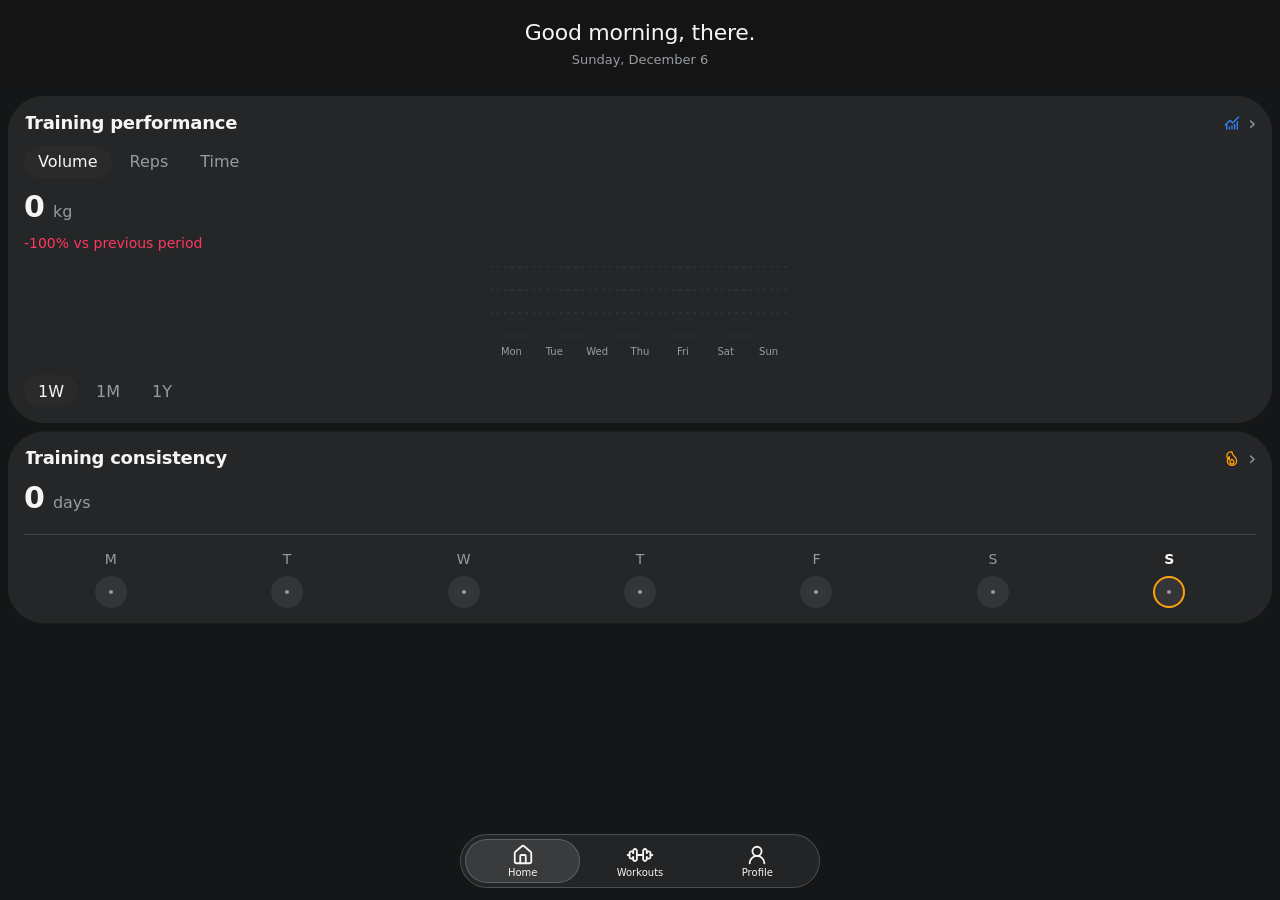
==== index.html @ 0d1be626 "Build 76: disable interface text selection" ====
<!doctype html><html lang="en" data-theme="graphite"><head><meta charset="utf-8"><meta name="viewport" content="width=device-width,initial-scale=1,viewport-fit=cover"><meta name="form-build" content="76"><meta name="theme-color" content="#151617"><meta name="color-scheme" content="dark"><script>(()=>{const themes={studio:{tint:"#F8F8FA",scheme:"light"},"studio-dark":{tint:"#000000",scheme:"dark"},graphite:{tint:"#151617",scheme:"dark"},obsidian:{tint:"#101012",scheme:"dark"}};const media=matchMedia("(prefers-color-scheme: dark)");function resolve(choice){return choice==="studio"||choice==="studio-dark"?media.matches?"studio-dark":"studio":choice==="obsidian"?"obsidian":"graphite"}function apply(choice){const resolved=resolve(choice),tokens=themes[resolved];document.documentElement.dataset.theme=resolved;document.querySelector('meta[name="theme-color"]').content=tokens.tint;document.querySelector('meta[name="color-scheme"]').content=tokens.scheme;return resolved}let saved="graphite";try{saved=localStorage.getItem("form.appearance.v1")||saved}catch{}window.FormAppearance={apply,media};apply(saved)})();</script><title>FORM Lab</title><link rel="stylesheet" href="src/style.css?v=76"></head><body><main id="shell"><section id="scroll"><header><div class="headline-row"><h1 id="headline">FORM Lab</h1><div id="home-date"><strong id="weekday"></strong><span id="date-value"></span></div></div><small>Build 76 · <span id="profile"></span> <span id="update-status" role="status"></span></small></header><div data-page="Home"><section id="home-dashboard" aria-label="Training dashboard"><article id="performance-card"><button class="home-card-label progress-detail" id="performance-detail"><span>Training performance</span><svg data-lucide="chart-no-axes-combined" aria-hidden="true" viewBox="0 0 24 24" fill="none" stroke="currentColor" stroke-width="2" stroke-linecap="round" stroke-linejoin="round"><path d="M4 14v7M8 18v3M12 16v5M16 14v7M20 10v11M2 15l7-7 4 4 9-9"/></svg><span aria-hidden="true">›</span></button><div class="progress-segments" id="metric-select" role="group" aria-label="Training metric"><button type="button" data-value="Volume" aria-pressed="true">Volume</button><button type="button" data-value="Reps" aria-pressed="false">Reps</button><button type="button" data-value="Time" aria-pressed="false">Time</button></div><div id="performance-value"><strong>—</strong><small>kg</small></div><small id="performance-change">Import training history</small><svg id="performance-chart" viewBox="0 0 300 100" role="img" aria-label="No training history"></svg><div class="progress-segments" id="period-select" role="group" aria-label="Time period"><button type="button" data-value="1W" aria-pressed="true">1W</button><button type="button" data-value="1M" aria-pressed="false">1M</button><button type="button" data-value="1Y" aria-pressed="false">1Y</button></div></article><article id="streak-card"><button id="consistency-detail" class="home-card-label progress-detail"><span>Training consistency</span><svg data-lucide="flame" aria-hidden="true" focusable="false" viewBox="0 0 24 24" fill="none" stroke="currentColor" stroke-width="2" stroke-linecap="round" stroke-linejoin="round"><path d="M8.5 14.5A6 6 0 0 1 12 3c0 4 2 5 4 7 1.5 1.5 3 3.4 3 6a7 7 0 0 1-14 0c0-2 1-4 3-6 0 2 0 3 .5 4.5Z"/><path d="M12 21a3 3 0 0 0 3-3c0-1.5-1-2.5-3-4-2 1.5-3 2.5-3 4a3 3 0 0 0 3 3Z"/></svg><span aria-hidden="true">›</span></button><div id="streak-value"><strong>—</strong><small>No training history connected</small></div><div class="streak-week"><div id="week-days" aria-label="Training week"></div></div><small id="week-summary">Import training history in Profile.</small></article></section></div><div data-page="Training" hidden></div><div data-page="Profile" hidden><section id="settings-menu"><article class="settings-group settings-menu"><button type="button" class="settings-row" data-settings-open="account"><span class="settings-leading" data-settings-icon="user-round"></span><span class="settings-label">Account</span><span class="settings-value" id="settings-name"></span><span class="settings-chevron" data-settings-icon="chevron-right"></span></button></article><article class="settings-group settings-menu"><button type="button" class="settings-row" data-settings-select="appearance" aria-haspopup="dialog" aria-expanded="false"><span class="settings-leading" data-settings-icon="palette"></span><span class="settings-label">Appearance</span><span class="settings-value" id="settings-theme"></span><span class="settings-chevron" data-settings-icon="chevron-right"></span></button><label class="settings-row timer-setting"><span class="settings-leading"><svg viewBox="0 0 24 24" fill="none" stroke="currentColor" stroke-width="2" stroke-linecap="round" stroke-linejoin="round" aria-hidden="true"><circle cx="12" cy="13" r="8"/><path d="M12 9v4l3 2M9 2h6m3 3 2 2"/></svg></span><span class="settings-label">Show timer bar</span><input id="show-timer-bar" class="diagnostic-switch" type="checkbox" role="switch"></label><button type="button" class="settings-row" data-settings-select="mode" aria-haspopup="dialog" aria-expanded="false"><span class="settings-leading" data-settings-icon="database"></span><span class="settings-label">Training mode</span><span class="settings-value" id="settings-mode"></span><span class="settings-chevron" data-settings-icon="chevron-right"></span></button><button type="button" class="settings-row" data-settings-open="import"><span class="settings-leading" data-settings-icon="download"></span><span class="settings-label">Import training data</span><span class="settings-chevron" data-settings-icon="chevron-right"></span></button><button type="button" class="settings-row" data-settings-open="manage"><span class="settings-leading" data-settings-icon="hard-drive"></span><span class="settings-label">Manage data</span><span class="settings-chevron" data-settings-icon="chevron-right"></span></button></article><article class="settings-group settings-menu"><button type="button" id="diagnostic-open" class="settings-row"><span class="settings-leading" data-settings-icon="sliders-horizontal"></span><span class="settings-label">Diagnostics</span><span class="settings-chevron" data-settings-icon="chevron-right"></span></button></article><small id="settings-selection-status" role="status"></small><small id="demo-warning" class="settings-demo-warning">Demo data includes an original 8,788 kg calf-raise logging error. Do not use it as a training target.</small><small class="settings-build">FORM · Build 76</small></section><section class="settings-panel" data-settings-panel="account" data-settings-title="Account" hidden><button type="button" class="settings-back" data-settings-back><span data-settings-icon="chevron-left"></span> Profile</button><article class="settings-group"><form id="name-form"><label for="display-name">Display name</label><input id="display-name" maxlength="60" autocomplete="given-name" placeholder="Enter your name"><small>Shown in your Home greeting. Leave blank to use “there”.</small><button type="submit">Save name</button><small id="name-status" role="status"></small></form></article></section><section hidden id="settings-appearance-adapter"><fieldset id="theme-options"><legend>Theme</legend><label><input type="radio" name="theme" value="studio"><span class="theme-swatch studio-swatch"></span><span>Studio<small>Follows system appearance</small></span></label><label><input type="radio" name="theme" value="graphite"><span class="theme-swatch graphite-swatch"></span><span>Graphite Lime<small>Graphite and electric lime</small></span></label><label><input type="radio" name="theme" value="obsidian"><span class="theme-swatch obsidian-swatch"></span><span>Obsidian Red<small>Black and vivid red</small></span></label></fieldset><small id="theme-status" role="status"></small></section><section hidden id="settings-mode-adapter"><select id="training-mode"><option value="demo">Demo Mode</option><option value="personal">Personal Mode</option></select><small id="mode-status" role="status"></small></section><section class="settings-panel" data-settings-panel="import" data-settings-title="Import training data" hidden><button type="button" class="settings-back" data-settings-back><span data-settings-icon="chevron-left"></span> Profile</button><article class="settings-group"><label for="history-import">Import Hevy JSON</label><input id="history-import" type="file" accept=".json,application/json"><label for="history-paste">Or paste private import data</label><textarea id="history-paste" rows="3" placeholder="Paste JSON or copied import blocks"></textarea><button id="history-paste-submit" type="button">Import pasted data</button><small id="import-status" role="status"></small></article></section><section class="settings-panel" data-settings-panel="manage" data-settings-title="Manage data" hidden><button type="button" class="settings-back" data-settings-back><span data-settings-icon="chevron-left"></span> Profile</button><section id="imported-routines"></section><section id="imported-history"></section></section></div><div data-page="Diagnostic" hidden><button id="diagnostic-back" aria-label="Back to Profile">‹ Profile</button><section class="diagnostic-menu"><h2>Visual guides</h2><div class="settings-group settings-menu"><label class="settings-row diagnostic-row"><svg aria-hidden="true" viewBox="0 0 24 24" fill="none" stroke="currentColor" stroke-width="2"><rect x="4" y="4" width="16" height="16" rx="3" stroke-dasharray="none"/></svg><span>Alignment guides (all)</span><input type="checkbox" id="guides" class="diagnostic-switch"></label><label class="settings-row diagnostic-row"><svg aria-hidden="true" viewBox="0 0 24 24" fill="none" stroke="#3785ff" stroke-width="2"><rect x="4" y="4" width="16" height="16" rx="3" stroke-dasharray="4 3"/></svg><span>Viewport boundaries</span><input type="checkbox" id="guide-viewport" checked class="diagnostic-switch"></label><label class="settings-row diagnostic-row"><svg aria-hidden="true" viewBox="0 0 24 24" fill="none" stroke="#bf5af2" stroke-width="2"><rect x="4" y="4" width="16" height="16" rx="3" stroke-dasharray="4 3"/></svg><span>Headline alignment</span><input type="checkbox" id="guide-headline" checked class="diagnostic-switch"></label><label class="settings-row diagnostic-row"><svg aria-hidden="true" viewBox="0 0 24 24" fill="none" stroke="#34c759" stroke-width="2"><rect x="4" y="4" width="16" height="16" rx="3" stroke-dasharray="4 3"/></svg><span>Card and control boundaries</span><input type="checkbox" id="guide-cards" checked class="diagnostic-switch"></label><label class="settings-row diagnostic-row"><svg aria-hidden="true" viewBox="0 0 24 24" fill="none" stroke="#ff9500" stroke-width="2"><rect x="4" y="4" width="16" height="16" rx="3" stroke-dasharray="4 3"/></svg><span>Camera boundary</span><input type="checkbox" id="guide-camera" checked class="diagnostic-switch"></label><label class="settings-row diagnostic-row"><svg aria-hidden="true" viewBox="0 0 24 24" fill="none" stroke="#ff9500" stroke-width="2"><rect x="4" y="4" width="16" height="16" rx="3" stroke-dasharray="4 3"/></svg><span>Camera alignment lines</span><input type="checkbox" id="guide-camera-lines" checked class="diagnostic-switch"></label><label class="settings-row diagnostic-row"><svg aria-hidden="true" viewBox="0 0 24 24" fill="none" stroke="#999999" stroke-width="2"><rect x="4" y="4" width="16" height="16" rx="3" stroke-dasharray="4 3"/></svg><span>Hinge / simulated division lines</span><input type="checkbox" id="guide-hinge" checked class="diagnostic-switch"></label><label class="settings-row diagnostic-row"><svg aria-hidden="true" viewBox="0 0 24 24" fill="none" stroke="#999999" stroke-width="2"><rect x="4" y="4" width="16" height="16" rx="3" stroke-dasharray="4 3"/></svg><span>Safe area boundaries</span><input type="checkbox" id="guide-safe" checked class="diagnostic-switch"></label></div><div class="settings-group diagnostic-measure"><details id="measure"><summary><svg data-lucide="chevron-down" aria-hidden="true" focusable="false" viewBox="0 0 24 24" fill="none" stroke="currentColor" stroke-width="2" stroke-linecap="round" stroke-linejoin="round"><path d="m6 9 6 6 6-6"/></svg>Measurements</summary><pre id="report"></pre></details></div></section><div class="diagnostic-fixture" hidden><article><h2>Controls</h2><button id="tap">Tap · 0</button> <button id="popup">Pop-out</button></article><section id="diagnostic-controls"><article><details open><summary><svg data-lucide="chevron-down" aria-hidden="true" focusable="false" viewBox="0 0 24 24" fill="none" stroke="currentColor" stroke-width="2" stroke-linecap="round" stroke-linejoin="round"><path d="m6 9 6 6 6-6"/></svg>Exercise 01</summary><div class="set"><span>01</span><label>kg <input aria-label="Weight" type="number" value="60"></label><label>reps <input aria-label="Reps" type="number" value="12"></label><button id="check" aria-pressed="false" aria-label="Complete set"><svg data-lucide="check" aria-hidden="true" focusable="false" viewBox="0 0 24 24" fill="none" stroke="currentColor" stroke-width="2" stroke-linecap="round" stroke-linejoin="round"><path d="M20 6 9 17l-5-5"/></svg></button></div></details></article><article><details><summary><svg data-lucide="chevron-down" aria-hidden="true" focusable="false" viewBox="0 0 24 24" fill="none" stroke="currentColor" stroke-width="2" stroke-linecap="round" stroke-linejoin="round"><path d="m6 9 6 6 6-6"/></svg>Exercise 02</summary><p>Expansion test</p><label>Notes <input aria-label="Notes"></label></details></article><article class="end-marker">End of scroll test</article></section><section id="stacked-pair" aria-label="Stacked cards"><article class="blue">Card 01 <small>Layout test</small></article><article class="purple">Card 02 <small>Layout test</small></article></section><section id="side-pair" aria-label="Side-by-side cards"><article class="blue">Card 03 <small>Layout test</small></article><article class="purple">Card 04 <small>Layout test</small></article></section><label>Posture test <select id="posture-test"><option value="auto">Auto (device)</option><option value="flat">Simulate flat</option><option value="folded">Simulate semi-folded</option></select></label></div><article class="end-marker diagnostic-fixture" hidden>End of scroll test</article></div></section><div id="timer-glass" aria-hidden="true"></div><aside id="timer" aria-label="Rest timer"><div id="liquid-fill" aria-hidden="true"></div><button id="minus" aria-label="Subtract 15 seconds"><svg data-lucide="minus" aria-hidden="true" focusable="false" viewBox="0 0 24 24" fill="none" stroke="currentColor" stroke-width="2" stroke-linecap="round" stroke-linejoin="round"><path d="M5 12h14"/></svg></button><span id="clock">1:30</span><button id="plus" aria-label="Add 15 seconds"><svg data-lucide="plus" aria-hidden="true" focusable="false" viewBox="0 0 24 24" fill="none" stroke="currentColor" stroke-width="2" stroke-linecap="round" stroke-linejoin="round"><path d="M5 12h14"/><path d="M12 5v14"/></svg></button><span class="timer-divider" aria-hidden="true"></span><button id="run" aria-label="Start timer"><svg data-lucide="play" aria-hidden="true" focusable="false" viewBox="0 0 24 24" fill="none" stroke="currentColor" stroke-width="2" stroke-linecap="round" stroke-linejoin="round"><polygon points="6 3 20 12 6 21 6 3"/></svg></button><button id="reset" aria-label="Reset timer"><svg data-lucide="rotate-ccw" aria-hidden="true" focusable="false" viewBox="0 0 24 24" fill="none" stroke="currentColor" stroke-width="2" stroke-linecap="round" stroke-linejoin="round"><path d="M3 12a9 9 0 1 0 9-9 9.75 9.75 0 0 0-6.74 2.74L3 8"/><path d="M3 3v5h5"/></svg></button></aside><nav aria-label="Test navigation"></nav><svg id="overlay" aria-hidden="true"></svg><div id="safe"></div></main><dialog id="settings-choice" aria-label="Select setting"><div id="settings-choice-options"></div></dialog><dialog id="insights-dialog"><h2 id="insights-title">Training insights</h2><div id="insights-content"></div><form method="dialog"><button>Done</button></form></dialog><dialog id="history-dialog"><h2 id="history-title">Training history</h2><div id="history-detail"></div><form method="dialog"><button>Done</button></form></dialog><dialog id="dialog"><h2>Pop-out test</h2><p>Shared component</p><form method="dialog"><button>Done</button></form></dialog><script>if(new URLSearchParams(location.search).get("engineeringTests")==="1"){document.querySelectorAll(".diagnostic-fixture").forEach(e=>e.hidden=false);}</script><script src="src/hardware.js?v=76"></script><script src="src/layout.js?v=76"></script><script src="src/icons.js?v=76"></script><script src="src/app.js?v=76"></script><script src="src/demo-data.js?v=76"></script><script src="src/history.js?v=76"></script><script src="src/profile.js?v=76"></script><script src="src/diagnostics.js?v=76"></script><script src="src/update.js?v=76"></script><script src="src/corners.js?v=76"></script><script>FormUpdate.start(76,()=>labCanUpdate());</script></body></html>
---- src/style.css ----
:root{--font-family:-apple-system,BlinkMacSystemFont,system-ui,sans-serif;--type-body:17px;--type-headline:28px;--type-card:24px;--type-section:20px;--type-caption:13px;--type-small:12px;--type-micro:11px;--type-clock:26px;--weight-regular:400;--weight-medium:500;--weight-semibold:600;--weight-bold:700;font-family:var(--font-family);font-size:var(--type-body);font-weight:var(--weight-regular);line-height:1.35;--canvas:#f8f8fa;--surface:#fff;--elevated:#f2f2f7;--ink:#18181b;--muted:#62626c;--line:#dedee3;--selected:#e9e9ee;--accent:#007aff;--on-accent:#fff;--primary:#18181b;--on-primary:#fff;--glass:rgba(248,248,250,.15);--dock-bg:#ffffff8c;--streak:#18181b;--on-streak:#fff;--action-bg:#e7efff;--action-ink:#0058b9;color:var(--ink);background:var(--canvas);color-scheme:light;--corner-shape:squircle;--card:28px;--button:20px;--small:12px;--popup:40px;--menu-row-radius:16px;--settings-row-height:56px;--settings-icon:22px;--settings-label:19px;--settings-padding:16px;--settings-icon-gap:14px;--settings-group-gap:32px;--outline-width:1px;--separator-width:.5px;--popup-blur:24px;--surface-outline:color-mix(in srgb,var(--ink) 12%,transparent);--dock:28px;--capsule:9999px;--timer-height:56px;--outer-gap:8px;--timer-nav-gap:8px;--nav-edge-bottom:12px;--nav-control-height:44px;--nav-inner-padding:4px;--nav-edge-right:8px;--nav-rail-width:64px;--blue:#007aff}:root[data-theme=graphite]{color-scheme:dark;--canvas:#151617;--surface:#242628;--elevated:#333639;--ink:#f5f5f5;--muted:#999c9f;--line:#414447;--selected:#414447;--accent:#d1fa55;--on-accent:#151617;--primary:#d1fa55;--on-primary:#151617;--glass:rgba(21,22,23,.15);--dock-bg:#2426288c;--streak:#f5f5f5;--on-streak:#151617;--action-bg:#333639;--action-ink:#d1fa55}:root[data-theme=studio-dark]{color-scheme:dark;--canvas:#000;--surface:#1c1c1e;--elevated:#2c2c2e;--ink:#fff;--muted:#98989d;--line:#38383a;--selected:#38383a;--accent:#0a84ff;--on-accent:#fff;--primary:#fff;--on-primary:#18181b;--glass:rgba(0,0,0,.15);--dock-bg:#1c1c1e8c;--streak:#fff;--on-streak:#18181b;--action-bg:#2c2c2e;--action-ink:#64b5ff}:root[data-theme=obsidian]{color-scheme:dark;--canvas:#101012;--surface:#1c1c1e;--elevated:#2c2c2e;--ink:#fff;--muted:#98989d;--line:#38383a;--selected:#38383a;--accent:#ff453a;--on-accent:#fff;--primary:#ff453a;--on-primary:#fff;--glass:rgba(16,16,18,.15);--dock-bg:#1c1c1e8c;--streak:#fff;--on-streak:#18181b;--action-bg:#2c2c2e;--action-ink:#ff6961}*{box-sizing:border-box}body{margin:0;overflow:hidden;touch-action:pan-x pan-y}button,input,summary,select,textarea{font:inherit}select{max-width:100%;font-size:var(--type-body)}button{border:0;border-radius:var(--button);padding:8px 12px;min-height:44px;background:var(--action-bg);color:var(--action-ink);touch-action:manipulation}button[aria-pressed=true]{background:#248a3d;color:white}input:not([type=checkbox]){width:64px;min-width:0;border:1px solid var(--line);border-radius:var(--small);padding:6px;font-size:var(--type-body)}#shell{position:fixed;inset:0;--right:16px;--dashboard-inset:var(--outer-gap);--rail:0px;--bottom:calc(var(--nav-edge-bottom) + var(--nav-control-height) + 2 * var(--nav-inner-padding) + 2 * var(--outline-width) + var(--timer-nav-gap));--timer-clearance:calc(var(--timer-height) + var(--outer-gap));--timer-blur:14px;--timer-fade:40px;--timer-motion:240ms;--safeL:env(safe-area-inset-left,0px);--safeR:env(safe-area-inset-right,0px);--safeT:env(safe-area-inset-top,0px);--safeB:env(safe-area-inset-bottom,0px)}#shell[data-rail=true]{--rail:calc(var(--nav-edge-right) + var(--nav-rail-width) + var(--timer-nav-gap) - var(--dashboard-inset));--bottom:16px}#scroll{position:absolute;inset:0 var(--safeR) var(--safeB) var(--safeL);overflow:auto;padding:0 calc(var(--right) + var(--rail)) calc(var(--bottom) + var(--timer-clearance)) var(--left);overscroll-behavior:contain}header{position:sticky;top:0;z-index:2;margin-inline:calc(-1 * var(--left)) calc(-1 * (var(--right) + var(--rail)));margin-bottom:var(--gap);padding:calc(var(--top) + var(--safeT)) calc(var(--right) + var(--rail)) var(--gap) var(--left);background:var(--glass);-webkit-backdrop-filter:blur(20px) saturate(100%);backdrop-filter:blur(20px) saturate(100%);box-shadow:inset 0 -1px rgba(0,0,0,.035)}@supports not ((backdrop-filter:blur(1px)) or (-webkit-backdrop-filter:blur(1px))){header{background:var(--canvas)}}h1{font-size:var(--type-headline);font-weight:var(--weight-semibold);margin:0;line-height:1.12;letter-spacing:-.5px}small{display:block;color:var(--muted);font-size:var(--type-caption)}article{background:var(--surface);border-radius:var(--card);padding:16px;margin-bottom:var(--gap);min-width:0}article.blue{background:#dceaff;color:#1758a8}article.purple{background:#ede4fa;color:#7545b5}#stacked-pair,#side-pair{display:grid;margin-bottom:var(--gap)}#stacked-pair{gap:var(--test-gap,12px);grid-template-columns:minmax(0,1fr);transition:gap 240ms ease}#stacked-pair article{min-height:var(--test-height,96px);transition:min-height 240ms ease}#stacked-pair article:nth-child(2){min-height:var(--second-height,96px)}#side-pair{grid-template-columns:minmax(0,var(--side-left,1fr)) minmax(0,1fr);gap:var(--side-gap,12px);transition:grid-template-columns 240ms ease,gap 240ms ease}#stacked-pair article,#side-pair article{margin:0;overflow-wrap:anywhere}#side-pair article{min-height:112px}h2,summary{font-size:var(--type-section);font-weight:var(--weight-semibold);line-height:1.2;margin:0 0 8px}.set{display:flex;align-items:center;justify-content:space-between;gap:6px;background:var(--elevated);padding:8px;border-radius:var(--button)}.set label{display:flex;flex-direction:column;font-size:var(--type-small)}.set input{width:58px}#timer-glass{position:absolute;left:var(--safeL);right:calc(var(--rail) + var(--safeR));bottom:calc(var(--bottom) + var(--safeB));height:calc(var(--timer-height) + var(--timer-fade));pointer-events:none;opacity:1;transition:opacity var(--timer-motion) ease;background:linear-gradient(to bottom,transparent,var(--canvas));-webkit-backdrop-filter:blur(var(--timer-blur));backdrop-filter:blur(var(--timer-blur));-webkit-mask-image:linear-gradient(to bottom,transparent,black var(--timer-fade));mask-image:linear-gradient(to bottom,transparent,black var(--timer-fade))} #timer{position:absolute;bottom:calc(var(--bottom) + var(--safeB));left:calc(var(--safeL) + var(--dashboard-inset));right:calc(var(--safeR) + var(--rail) + var(--dashboard-inset));height:var(--timer-height);display:flex;align-items:center;gap:2px;padding:4px 6px;background:var(--surface);border:var(--outline-width) solid var(--surface-outline);border-radius:var(--capsule);isolation:isolate;overflow:hidden;transition:opacity var(--timer-motion) ease,transform var(--timer-motion) ease;opacity:1;transform:translateY(0)}#liquid-fill{position:absolute;inset:0;background:var(--accent);pointer-events:none;clip-path:polygon(0 0,100% 0,100% 100%,0 100%)}#timer button,#clock,.timer-divider{position:relative;color:var(--ink)}#timer button{padding:0;flex:0 0 44px;min-width:44px;min-height:44px;background:transparent;border-radius:var(--capsule);display:grid;place-items:center}#timer svg{width:22px;height:22px;fill:none;stroke:currentColor;stroke-width:2;stroke-linecap:round;stroke-linejoin:round}#clock{flex:1;min-width:0;text-align:center;font-size:var(--type-clock);font-weight:var(--weight-semibold);font-variant-numeric:tabular-nums}.timer-divider{height:24px;width:1px;background:currentColor;opacity:.25;flex:none}nav{position:absolute;bottom:calc(var(--nav-edge-bottom) + var(--safeB));left:var(--safeL);right:var(--safeR);margin:auto;width:min(360px,calc(100% - 32px));display:flex;align-items:center;justify-content:center;gap:6px;padding:0;background:transparent}nav .destinations{position:relative;isolation:isolate;display:flex;flex:1;min-width:0;justify-content:space-around;gap:2px;background:var(--settings-surface,var(--surface));background:color-mix(in srgb,var(--settings-surface,var(--surface)) 94%,transparent);-webkit-backdrop-filter:blur(8px);backdrop-filter:blur(8px);border:var(--outline-width) solid var(--settings-outline);border-radius:var(--capsule);padding:var(--nav-inner-padding);box-shadow:none;overflow:hidden}nav button{transition:background 180ms ease,color 180ms ease;background:transparent;color:var(--ink);min-width:0;min-height:var(--nav-control-height);flex:1;padding:4px;display:grid;place-items:center;border-radius:var(--capsule)}nav button[aria-pressed=true]{background:transparent;color:var(--ink)}nav svg{width:22px;height:22px;fill:none;stroke:currentColor;stroke-width:2;stroke-linecap:round;stroke-linejoin:round}#shell[data-rail=true] nav{left:auto;right:calc(var(--nav-edge-right) + var(--safeR));top:calc(76px + var(--safeT));width:var(--nav-rail-width);flex-direction:column;justify-content:flex-start}#shell[data-rail=true] nav .destinations{flex:0 0 auto;width:100%;flex-direction:column}#shell[data-rail=true] nav button{flex:none;width:100%}#overlay{position:absolute;inset:0;width:100%;height:100%;pointer-events:none;contain:strict;overflow:hidden}#safe{position:absolute;visibility:hidden;pointer-events:none;padding:var(--safeT) var(--safeR) var(--safeB) var(--safeL)}pre{white-space:pre-wrap;overflow-wrap:anywhere;font-size:var(--type-small)}dialog{background:var(--surface);color:var(--ink);border:var(--outline-width) solid var(--surface-outline);border-radius:var(--popup);max-width:calc(100% - 32px);max-height:85%;overflow:auto;padding:24px}dialog::backdrop{background:#0005}.end-marker{background:#e4f4e9;color:#248a3d}@media(prefers-reduced-motion:reduce){*{scroll-behavior:auto!important;transition:none!important}}[hidden]{display:none!important}[data-page="Diagnostic"] label{display:flex;align-items:center;gap:8px;min-height:44px;flex-wrap:wrap}
/* Home uses the shared vertical scrolling viewport; its card edges align with the timer. */
#scroll:has(> [data-page=Home]:not([hidden])){padding-inline:var(--dashboard-inset) calc(var(--dashboard-inset) + var(--rail));overflow-x:hidden;overflow-y:auto}
#scroll:has(> [data-page=Home]:not([hidden]))>header{margin-inline:calc(-1 * var(--dashboard-inset)) calc(-1 * (var(--dashboard-inset) + var(--rail)));margin-bottom:12px}
[data-page=Home]{width:100%;min-width:0}
#home-dashboard{display:grid;width:100%;min-width:0;grid-template-columns:minmax(0,1fr);grid-auto-rows:auto;align-items:start;gap:8px;margin-bottom:0;--home-surface:var(--surface);--home-text:var(--ink);--home-muted:var(--muted);--home-selection:var(--selected);--home-divider:var(--line);--home-day-bg:var(--elevated);--home-day-ink:var(--streak);--home-day-check:var(--on-streak);--home-blue:var(--progress-blue);--home-green:var(--progress-green);--home-flame:#ff9f0a;--home-heading:18px;--home-metric:30px}
#shell[data-profile=FP] #home-dashboard{grid-template-columns:minmax(0,1fr)}
#shell[data-profile=FL1] #home-dashboard{grid-template-columns:repeat(2,minmax(0,1fr))}
#shell[data-profile=FL2] #home-dashboard{grid-template-columns:repeat(2,minmax(0,1fr))}
#shell[data-profile=UP] #home-dashboard{grid-template-columns:minmax(0,1fr)}
#shell[data-profile=UL] #home-dashboard{grid-template-columns:repeat(2,minmax(0,1fr))}
#display-name{width:min(180px,100%)}

[data-lucide]{width:20px;height:20px;flex:none;vertical-align:middle}nav [data-lucide]{width:22px;height:22px}summary{display:flex;align-items:center;gap:8px;list-style:none;cursor:pointer}summary::-webkit-details-marker{display:none}summary [data-lucide]{order:1;margin-inline-start:auto;transition:transform 160ms ease}details[open]>summary [data-lucide]{transform:rotate(180deg)}

.headline-row{display:flex;flex-direction:column;align-items:center;justify-content:center;gap:4px;min-height:56px;position:relative}.headline-row h1{min-width:0;max-width:100%;white-space:nowrap;overflow:hidden;text-overflow:ellipsis;text-align:center;font-size:var(--headline-size);font-weight:500;line-height:1.15;letter-spacing:-.25px}#home-date{display:none;flex:none;text-align:center;line-height:16px;color:var(--muted)}#home-date strong,#home-date span{display:inline;font-size:var(--type-caption);font-weight:var(--weight-regular)}#home-date strong{margin-right:4px}#scroll:has(> [data-page=Home]:not([hidden])) #home-date{display:block}#history-import{width:100%;max-width:100%}#history-dialog{max-height:80%;overflow:auto}#imported-routines details,#imported-history details{margin-bottom:8px}#timer button:focus-visible{outline:2px solid currentColor;outline-offset:-3px}
#theme-options{border:0;padding:0;margin:0;min-width:0}#theme-options label{display:flex;align-items:center;gap:var(--settings-icon-gap);padding:10px 0;min-height:var(--settings-row-height);font-size:var(--settings-label);cursor:pointer}#theme-options input{accent-color:var(--accent)}.theme-swatch{display:block;width:42px;height:32px;border:1px solid var(--line);border-radius:var(--small);flex:none}.studio-swatch{background:linear-gradient(135deg,#f8f8fa 0 50%,#18181b 50% 75%,#007aff 75%)}.graphite-swatch{background:linear-gradient(135deg,#151617 0 50%,#242628 50% 75%,#d1fa55 75%)}#timer-ink{position:absolute;inset:0;pointer-events:none;color:var(--on-accent);z-index:1}#timer-ink svg{position:absolute;width:100%;height:100%;overflow:visible}#timer-ink text{font-family:inherit;font-weight:var(--weight-semibold);font-variant-numeric:tabular-nums}#timer-ink .ink-icon{fill:none;stroke:currentColor;stroke-width:2;stroke-linecap:round;stroke-linejoin:round}#timer-ink .ink-clock{fill:currentColor;stroke:none}
#history-paste{display:block;width:100%;min-width:0;resize:vertical;border:1px solid var(--line);border-radius:var(--small);background:var(--surface);color:var(--ink);padding:8px;font:inherit;margin:8px 0}
html,body{background-color:var(--canvas)}
.obsidian-swatch{background:linear-gradient(135deg,#101012 0 50%,#1c1c1e 50% 75%,#ff453a 75%)}












#shell[data-profile=FP]{--dashboard-inset:16px}


/* Shared component system: semantic surfaces, independent of orientation. */
.settings-group{border:var(--outline-width) solid var(--surface-outline);border-radius:var(--card);padding:var(--settings-padding);margin-bottom:var(--settings-group-gap)}
.settings-row{display:flex;align-items:center;gap:var(--settings-icon-gap);min-height:var(--settings-row-height);font-size:var(--settings-label);min-width:0;flex-wrap:wrap}
.settings-row svg{width:var(--settings-icon);height:var(--settings-icon);flex:none}

#theme-options label+label{border-top:var(--separator-width) solid var(--line)}
#theme-options label:has(input:checked){border-radius:var(--menu-row-radius)}
.settings-group input:not([type=checkbox]):not([type=radio]),.settings-group textarea{max-width:100%}
@supports ((backdrop-filter:blur(1px)) or (-webkit-backdrop-filter:blur(1px))){dialog{background:color-mix(in srgb,var(--surface) 82%,transparent);-webkit-backdrop-filter:blur(var(--popup-blur));backdrop-filter:blur(var(--popup-blur))}}

/* Shared typography and fixed timer numeral alignment. */
button{font-weight:var(--weight-medium)}nav button,#timer button,#week-days button{font-weight:var(--weight-regular)}#timer-ink .ink-clock{font-size:var(--type-clock);font-weight:var(--weight-semibold)}.settings-row,#theme-options label{font-weight:var(--weight-regular);line-height:1.3}#theme-options small{font-weight:var(--weight-regular)}


/* Home greeting: explicit name line, independent of natural word wrapping. */
#headline .greeting-line,#headline .greeting-name{display:inline}#name-form{display:flex;flex-direction:column;gap:8px}#name-form #display-name{width:100%;max-width:100%;min-height:44px;background:var(--elevated);color:var(--ink);padding:8px 12px}#name-form button{align-self:flex-start}

/* Global continuous corners. Keep circular capsules and native choice controls. */
@supports (corner-shape: squircle){
  article,.settings-group,.set,dialog,button,input:not([type=checkbox]):not([type=radio]),textarea,.theme-swatch,#theme-options label:has(input:checked){corner-shape:var(--corner-shape)}
  #timer,#timer button,nav .destinations,nav button,#week-days button,#week-days button .day-dot{corner-shape:round}
}

/* Build 60 approved screenshot reference: intrinsic, scrollable cards. */
:root{--progress-blue:#0a84ff;--progress-green:#34c759;--progress-amber:#ff9f0a;--progress-purple:#bf5af2;--progress-pink:#ff375f}

:root[data-theme=graphite] #home-dashboard{--home-surface:#242627;--home-text:#f5f5f5;--home-muted:#999c9e;--home-selection:#2a2a2a;--home-divider:#414446;--home-day-bg:#333537;--home-day-ink:#f5f5f5;--home-day-check:#151617;--home-blue:#3a82f7;--home-green:#65c466;--progress-blue:#3a82f7;--progress-green:#65c466;--line:#414446}
#home-dashboard article{margin:0;display:flex;flex-direction:column;gap:12px;min-width:0;background:var(--home-surface);color:var(--home-text);justify-content:flex-start}
#home-dashboard .home-card-label{display:flex;align-items:center;gap:8px;flex:none;min-width:0;line-height:1.2}
#home-dashboard .progress-detail{background:transparent;color:var(--home-text);min-height:0;padding:0;text-align:left;font-size:var(--home-heading);font-weight:var(--weight-semibold);letter-spacing:-.25px;width:100%}
#home-dashboard .progress-detail>span:first-child{flex:1;min-width:0;overflow-wrap:anywhere}
#home-dashboard .progress-detail>span:last-child{color:var(--home-muted);font-size:20px;font-weight:400;line-height:1}
#home-dashboard .progress-detail svg{width:16px;height:16px}
#performance-detail svg{color:var(--home-blue)}
#streak-card .home-card-label svg{color:var(--home-flame)}
#performance-card{min-height:324px}
#performance-card .progress-segments{display:flex;align-items:center;justify-content:flex-start;gap:4px;flex-wrap:wrap;min-width:0}
.progress-segments button{flex:0 1 auto;background:transparent;color:var(--home-muted);border-radius:var(--capsule);min-height:32px;padding:4px 14px;font-size:16px;line-height:1.2;white-space:nowrap;font-weight:500}
.progress-segments button[aria-pressed=true]{background:var(--home-selection);color:var(--home-text);font-weight:500}
#performance-value,#streak-value{display:flex;align-items:baseline;gap:8px;min-width:0;flex-wrap:wrap}
#performance-value strong,#streak-value strong{font-size:var(--home-metric);line-height:1.1;font-weight:600;font-variant-numeric:tabular-nums;overflow-wrap:anywhere}
#performance-value small,#streak-value small{font-size:16px;color:var(--home-muted);line-height:1.2}
#home-dashboard #performance-change{font-size:14px;line-height:1.2;color:var(--home-muted)}
#home-dashboard #performance-change.positive{color:var(--home-green)}
#home-dashboard #performance-change.negative{color:var(--progress-pink)}
#performance-chart{display:block;flex:none;height:100px;width:100%;margin:0}
#period-select{margin-top:auto}
#home-dashboard .streak-week{border-top:var(--separator-width) solid var(--home-divider);padding-top:16px;margin-top:8px}
#week-days{display:grid;grid-template-columns:repeat(7,minmax(0,1fr));gap:3px}
#week-days button{display:flex;flex-direction:column;align-items:center;justify-content:center;gap:8px;min-width:0;min-height:0;padding:0;background:transparent;color:var(--home-muted);font-size:14px;line-height:1.2}
#week-days button .day-dot{display:grid;place-items:center;width:100%;max-width:32px;aspect-ratio:1;border-radius:var(--capsule);background:var(--home-day-bg);color:var(--home-muted)}
#week-days button.trained .day-dot{background:var(--home-day-ink);color:var(--home-day-check)}
#week-days .day-dot svg{width:16px;height:16px;max-width:65%}
#week-days .day-dot i{width:4px;height:4px;border-radius:50%;background:currentColor}
#week-days .today{color:var(--home-text);font-weight:600}
#week-days .today .day-dot{box-shadow:inset 0 0 0 2px var(--home-flame)}
#week-summary:not([hidden]){font-size:12px;line-height:1.2;color:var(--home-muted)}
nav button[data-destination]{display:flex;flex-direction:column;justify-content:center;gap:1px}
nav .nav-label{font-size:10px;line-height:1.1}

#insights-content .insight-menu{display:block;width:100%;text-align:left;color:var(--ink);background:var(--elevated);border-left:3px solid var(--insight-color);margin-bottom:8px}
#insights-content article{margin:8px 0;padding:12px;background:var(--elevated)}
#insights-content h3{font-size:17px;margin:0}
#insights-content p{font-size:14px;margin:6px 0;color:var(--muted)}

/* Training: original Lucide dumbbell geometry, horizontal presentation. */
nav [data-destination=Training] svg[data-lucide=dumbbell]{transform:rotate(-45deg);width:22px;height:22px;flex:none}

/* Home headline: shared appearance, existing profile alignment. */

#shell[data-profile=FP] #scroll:has(> [data-page=Home]:not([hidden]))>header{padding-inline:var(--dashboard-inset) calc(var(--dashboard-inset) + var(--rail));padding-bottom:0}
#shell[data-profile=FP] #scroll:has(> [data-page=Home]:not([hidden]))>header>small{display:none}



/* Approved centered global headlines; retain calibrated shell offsets. */
:root{--headline-size:22px;--headline-subtitle:13px;--headline-action:44px}
#home-date strong,#home-date span{font-size:var(--headline-subtitle)}
#scroll>header>small{display:none}#shell[data-page=Diagnostic] #scroll>header>small{display:block;text-align:center}
#scroll:has(>[data-page=Training][data-view=library]:not([hidden])) .headline-row h1{max-width:calc(100% - 104px)}
#scroll:has(>[data-page=Training][data-view=library]:not([hidden])) .routine-library-action{position:sticky;top:calc(var(--top) + var(--safeT) + 6px);z-index:3;height:0;margin:0!important;transform:translateY(calc(-56px - var(--gap)));pointer-events:none}.routine-library-action button{pointer-events:auto}
#scroll:has(>[data-page=Training][data-view=editor]:not([hidden]))>header,#scroll:has(>[data-page=Training][data-view=active]:not([hidden]))>header{display:none}
.routine-headline{position:sticky;top:0;z-index:2;display:grid!important;grid-template-columns:76px minmax(0,1fr) 76px;align-items:center;min-height:56px;padding-top:calc(var(--top) + var(--safeT));background:var(--canvas);background:color-mix(in srgb,var(--canvas) 82%,transparent);backdrop-filter:blur(20px);-webkit-backdrop-filter:blur(20px)}.routine-headline h2{font-size:var(--headline-size)!important;font-weight:500;text-align:center;white-space:nowrap;overflow:hidden;text-overflow:ellipsis;margin:0}.routine-headline>div{min-width:0}.routine-headline>button{height:var(--headline-action);border-radius:999px;padding:0 8px;background:var(--elevated);color:var(--ink)}.routine-headline>button:first-child{width:var(--headline-action);font-size:24px}.routine-headline>button:last-child{background:var(--ink);color:var(--canvas)}

/* Build 63: screenshot-derived grouped settings. */
:root{--settings-chevron:20px;--settings-outline:color-mix(in srgb,var(--ink) 20%,transparent)}
.settings-group{border-color:var(--settings-outline);background:var(--settings-surface,var(--surface))}
.settings-menu{padding:0;overflow:hidden;background:var(--settings-surface,var(--surface))}
.settings-menu .settings-row{position:relative;width:100%;display:flex;flex-wrap:nowrap;align-items:center;gap:var(--settings-icon-gap);padding:0 var(--settings-padding);min-height:var(--settings-row-height);border:0;border-radius:0;background:transparent;color:var(--ink);text-align:left;font-size:var(--settings-label);font-weight:400}
.settings-menu .settings-row+.settings-row::before{content:"";position:absolute;top:0;left:calc(var(--settings-padding) + var(--settings-icon) + var(--settings-icon-gap));right:0;border-top:var(--separator-width) solid var(--line)}
.settings-leading,.settings-chevron{display:grid;place-items:center;flex:none;width:var(--settings-icon);height:var(--settings-icon)}
.settings-chevron{width:var(--settings-chevron);color:var(--muted);opacity:.7}.settings-chevron svg{width:100%;height:100%}.settings-label{flex:1;min-width:0;overflow-wrap:anywhere}.settings-value{color:var(--muted);max-width:42%;overflow:hidden;text-overflow:ellipsis;white-space:nowrap}.settings-menu .settings-row:active{background:var(--elevated)}.settings-menu .settings-row:focus-visible{outline:2px solid var(--accent);outline-offset:-3px}.settings-build{text-align:center;color:var(--muted);margin:0 0 16px}.settings-back{display:flex;align-items:center;gap:4px;background:transparent;color:var(--ink);padding:0 8px;margin-bottom:12px}.settings-back svg{width:22px;height:22px}.settings-panel .settings-group{display:flex;flex-direction:column;gap:12px}.settings-panel select{width:100%;min-height:44px;border:1px solid var(--line);border-radius:var(--small);background:var(--elevated);color:var(--ink);padding:8px}.settings-panel #history-import{width:100%}.settings-panel #theme-options label{min-height:56px}.settings-panel #demo-warning{line-height:1.4}

/* Build 64: shared anchored selection menu. */
:root{--settings-choice-radius:32px;--settings-choice-row:46px;--settings-choice-width:252px}
:root[data-theme=studio-dark]{--settings-surface:#202020;--settings-outline:#414141;--settings-choice-surface:#303030}
#settings-choice{position:fixed;inset:auto;margin:0;padding:8px;max-width:calc(100% - 16px);max-height:calc(100% - 16px);border-radius:var(--settings-choice-radius);border:1px solid var(--settings-outline);background:var(--settings-choice-surface,var(--elevated));color:var(--ink);overflow:auto;box-shadow:0 8px 30px #0003}
#settings-choice::backdrop{background:transparent}
@supports ((backdrop-filter:blur(1px)) or (-webkit-backdrop-filter:blur(1px))){#settings-choice{background:color-mix(in srgb,var(--settings-choice-surface,var(--elevated)) 82%,transparent);backdrop-filter:blur(24px);-webkit-backdrop-filter:blur(24px)}}
@supports (corner-shape:squircle){#settings-choice{corner-shape:squircle}}
.settings-choice-row,.settings-choice-row[aria-pressed=true]{display:flex;align-items:center;gap:8px;width:100%;min-height:var(--settings-choice-row);padding:8px 10px;background:transparent;color:var(--ink);border-radius:var(--menu-row-radius);text-align:left;font-size:var(--settings-label);font-weight:400}.settings-choice-row:active{background:var(--selected)}.settings-choice-row:focus-visible{outline:2px solid var(--accent);outline-offset:-2px}.settings-choice-check{display:grid;place-items:center;width:24px;flex:none}.settings-choice-check svg{width:22px;height:22px}.settings-demo-warning,#settings-selection-status{margin:0 16px 12px;line-height:1.4}#settings-selection-status:empty{display:none}

/* Shared navigation selection lens; material follows settings surfaces. */

nav .nav-lens{position:absolute;z-index:0;pointer-events:none;left:0;top:0;width:var(--lens-w,0px);height:var(--lens-h,0px);transform:translate(var(--lens-x,0px),var(--lens-y,0px));border-radius:var(--capsule);background:color-mix(in srgb,var(--settings-surface,var(--surface)) 90%,var(--ink));border:1px solid var(--settings-outline);box-shadow:none;opacity:0}
nav .destinations[data-lens-ready] .nav-lens{opacity:1;transition:transform 280ms cubic-bezier(.2,.8,.2,1.12),width 280ms cubic-bezier(.2,.8,.2,1),height 280ms cubic-bezier(.2,.8,.2,1),background 180ms ease}
nav button[data-destination]{position:relative;z-index:1;transition:transform 150ms ease,color 180ms ease}nav button[data-destination]:active{transform:scale(.94)}nav button[data-destination]:focus-visible{outline:2px solid var(--accent);outline-offset:-2px}
@media(prefers-reduced-motion:reduce){nav .destinations[data-lens-ready] .nav-lens,nav button[data-destination]{transition:none}nav button[data-destination]:active{transform:none}}

/* Build 69: responsive fallback; retain layout metrics and focus rings. */
@supports not (corner-shape:squircle){
 [data-continuous-corner]:not(:focus-visible){clip-path:var(--continuous-path)}
 [data-continuous-corner=outlined]:not(:focus-visible){border-color:transparent;background-image:var(--continuous-outline);background-origin:border-box;background-size:100% 100%;background-repeat:no-repeat}
}

/* Build 71: shared Diagnostics settings presentation */
.diagnostic-fixture[hidden]{display:none!important}.diagnostic-menu{width:100%;min-width:0}.diagnostic-menu h2{font-size:13px;color:var(--muted);font-weight:400;margin:12px 16px 8px}.diagnostic-menu .settings-menu{padding:0}.diagnostic-menu .diagnostic-row{cursor:pointer;gap:var(--settings-icon-gap);flex-wrap:nowrap;min-height:var(--settings-row-height)}.diagnostic-row span{flex:1;min-width:0}.diagnostic-switch{appearance:none;-webkit-appearance:none;position:relative;flex:none;width:42px;height:25px;border:0;border-radius:999px;background:#484848;margin:0;cursor:pointer}.diagnostic-switch:checked{background:#34c759}.diagnostic-switch::after{content:"";position:absolute;top:3px;left:3px;width:19px;height:19px;border-radius:50%;background:white;transition:transform 180ms ease}.diagnostic-switch:checked::after{transform:translateX(17px)}.diagnostic-switch:focus-visible{outline:2px solid var(--accent);outline-offset:3px}.diagnostic-measure summary{font-size:var(--settings-label);min-height:var(--settings-row-height);display:flex;align-items:center;gap:12px}.diagnostic-measure pre{white-space:pre-wrap;overflow-wrap:anywhere;max-width:100%}@media(prefers-reduced-motion:reduce){.diagnostic-switch::after{transition:none}}

/* Build 73: timer visibility changes only the existing scroll reservation. */
#shell[data-timer-visible=false]{--timer-clearance:0px}#timer[hidden],#timer-glass[hidden]{display:none!important}.timer-setting{cursor:pointer}.timer-setting .settings-label{flex:1}.timer-setting .settings-leading svg{width:100%;height:100%}

/* Build 76: native-like selection behavior; preserve editable text. */
#shell{-webkit-user-select:none;user-select:none;-webkit-touch-callout:none}#shell input:not([type=checkbox]):not([type=radio]),#shell textarea,#shell [contenteditable]:not([contenteditable="false"]){-webkit-user-select:text;user-select:text;-webkit-touch-callout:default}
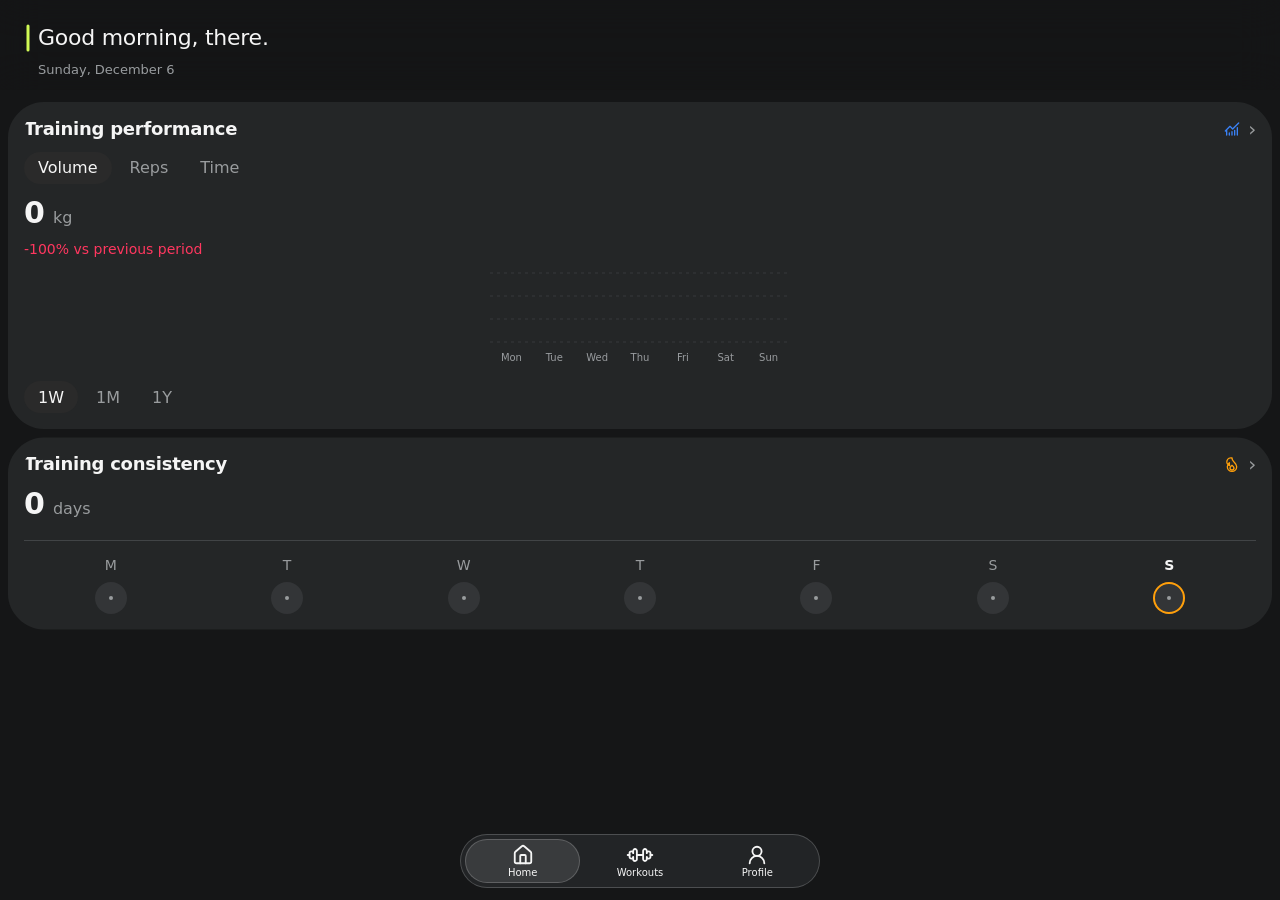
==== commit 32a9be6b: "Build 77: restore One signature headline identity" ====
--- a/index.html
+++ b/index.html
@@ -1 +1 @@
-<!doctype html><html lang="en" data-theme="graphite"><head><meta charset="utf-8"><meta name="viewport" content="width=device-width,initial-scale=1,viewport-fit=cover"><meta name="form-build" content="76"><meta name="theme-color" content="#151617"><meta name="color-scheme" content="dark"><script>(()=>{const themes={studio:{tint:"#F8F8FA",scheme:"light"},"studio-dark":{tint:"#000000",scheme:"dark"},graphite:{tint:"#151617",scheme:"dark"},obsidian:{tint:"#101012",scheme:"dark"}};const media=matchMedia("(prefers-color-scheme: dark)");function resolve(choice){return choice==="studio"||choice==="studio-dark"?media.matches?"studio-dark":"studio":choice==="obsidian"?"obsidian":"graphite"}function apply(choice){const resolved=resolve(choice),tokens=themes[resolved];document.documentElement.dataset.theme=resolved;document.querySelector('meta[name="theme-color"]').content=tokens.tint;document.querySelector('meta[name="color-scheme"]').content=tokens.scheme;return resolved}let saved="graphite";try{saved=localStorage.getItem("form.appearance.v1")||saved}catch{}window.FormAppearance={apply,media};apply(saved)})();</script><title>FORM Lab</title><link rel="stylesheet" href="src/style.css?v=76"></head><body><main id="shell"><section id="scroll"><header><div class="headline-row"><h1 id="headline">FORM Lab</h1><div id="home-date"><strong id="weekday"></strong><span id="date-value"></span></div></div><small>Build 76 · <span id="profile"></span> <span id="update-status" role="status"></span></small></header><div data-page="Home"><section id="home-dashboard" aria-label="Training dashboard"><article id="performance-card"><button class="home-card-label progress-detail" id="performance-detail"><span>Training performance</span><svg data-lucide="chart-no-axes-combined" aria-hidden="true" viewBox="0 0 24 24" fill="none" stroke="currentColor" stroke-width="2" stroke-linecap="round" stroke-linejoin="round"><path d="M4 14v7M8 18v3M12 16v5M16 14v7M20 10v11M2 15l7-7 4 4 9-9"/></svg><span aria-hidden="true">›</span></button><div class="progress-segments" id="metric-select" role="group" aria-label="Training metric"><button type="button" data-value="Volume" aria-pressed="true">Volume</button><button type="button" data-value="Reps" aria-pressed="false">Reps</button><button type="button" data-value="Time" aria-pressed="false">Time</button></div><div id="performance-value"><strong>—</strong><small>kg</small></div><small id="performance-change">Import training history</small><svg id="performance-chart" viewBox="0 0 300 100" role="img" aria-label="No training history"></svg><div class="progress-segments" id="period-select" role="group" aria-label="Time period"><button type="button" data-value="1W" aria-pressed="true">1W</button><button type="button" data-value="1M" aria-pressed="false">1M</button><button type="button" data-value="1Y" aria-pressed="false">1Y</button></div></article><article id="streak-card"><button id="consistency-detail" class="home-card-label progress-detail"><span>Training consistency</span><svg data-lucide="flame" aria-hidden="true" focusable="false" viewBox="0 0 24 24" fill="none" stroke="currentColor" stroke-width="2" stroke-linecap="round" stroke-linejoin="round"><path d="M8.5 14.5A6 6 0 0 1 12 3c0 4 2 5 4 7 1.5 1.5 3 3.4 3 6a7 7 0 0 1-14 0c0-2 1-4 3-6 0 2 0 3 .5 4.5Z"/><path d="M12 21a3 3 0 0 0 3-3c0-1.5-1-2.5-3-4-2 1.5-3 2.5-3 4a3 3 0 0 0 3 3Z"/></svg><span aria-hidden="true">›</span></button><div id="streak-value"><strong>—</strong><small>No training history connected</small></div><div class="streak-week"><div id="week-days" aria-label="Training week"></div></div><small id="week-summary">Import training history in Profile.</small></article></section></div><div data-page="Training" hidden></div><div data-page="Profile" hidden><section id="settings-menu"><article class="settings-group settings-menu"><button type="button" class="settings-row" data-settings-open="account"><span class="settings-leading" data-settings-icon="user-round"></span><span class="settings-label">Account</span><span class="settings-value" id="settings-name"></span><span class="settings-chevron" data-settings-icon="chevron-right"></span></button></article><article class="settings-group settings-menu"><button type="button" class="settings-row" data-settings-select="appearance" aria-haspopup="dialog" aria-expanded="false"><span class="settings-leading" data-settings-icon="palette"></span><span class="settings-label">Appearance</span><span class="settings-value" id="settings-theme"></span><span class="settings-chevron" data-settings-icon="chevron-right"></span></button><label class="settings-row timer-setting"><span class="settings-leading"><svg viewBox="0 0 24 24" fill="none" stroke="currentColor" stroke-width="2" stroke-linecap="round" stroke-linejoin="round" aria-hidden="true"><circle cx="12" cy="13" r="8"/><path d="M12 9v4l3 2M9 2h6m3 3 2 2"/></svg></span><span class="settings-label">Show timer bar</span><input id="show-timer-bar" class="diagnostic-switch" type="checkbox" role="switch"></label><button type="button" class="settings-row" data-settings-select="mode" aria-haspopup="dialog" aria-expanded="false"><span class="settings-leading" data-settings-icon="database"></span><span class="settings-label">Training mode</span><span class="settings-value" id="settings-mode"></span><span class="settings-chevron" data-settings-icon="chevron-right"></span></button><button type="button" class="settings-row" data-settings-open="import"><span class="settings-leading" data-settings-icon="download"></span><span class="settings-label">Import training data</span><span class="settings-chevron" data-settings-icon="chevron-right"></span></button><button type="button" class="settings-row" data-settings-open="manage"><span class="settings-leading" data-settings-icon="hard-drive"></span><span class="settings-label">Manage data</span><span class="settings-chevron" data-settings-icon="chevron-right"></span></button></article><article class="settings-group settings-menu"><button type="button" id="diagnostic-open" class="settings-row"><span class="settings-leading" data-settings-icon="sliders-horizontal"></span><span class="settings-label">Diagnostics</span><span class="settings-chevron" data-settings-icon="chevron-right"></span></button></article><small id="settings-selection-status" role="status"></small><small id="demo-warning" class="settings-demo-warning">Demo data includes an original 8,788 kg calf-raise logging error. Do not use it as a training target.</small><small class="settings-build">FORM · Build 76</small></section><section class="settings-panel" data-settings-panel="account" data-settings-title="Account" hidden><button type="button" class="settings-back" data-settings-back><span data-settings-icon="chevron-left"></span> Profile</button><article class="settings-group"><form id="name-form"><label for="display-name">Display name</label><input id="display-name" maxlength="60" autocomplete="given-name" placeholder="Enter your name"><small>Shown in your Home greeting. Leave blank to use “there”.</small><button type="submit">Save name</button><small id="name-status" role="status"></small></form></article></section><section hidden id="settings-appearance-adapter"><fieldset id="theme-options"><legend>Theme</legend><label><input type="radio" name="theme" value="studio"><span class="theme-swatch studio-swatch"></span><span>Studio<small>Follows system appearance</small></span></label><label><input type="radio" name="theme" value="graphite"><span class="theme-swatch graphite-swatch"></span><span>Graphite Lime<small>Graphite and electric lime</small></span></label><label><input type="radio" name="theme" value="obsidian"><span class="theme-swatch obsidian-swatch"></span><span>Obsidian Red<small>Black and vivid red</small></span></label></fieldset><small id="theme-status" role="status"></small></section><section hidden id="settings-mode-adapter"><select id="training-mode"><option value="demo">Demo Mode</option><option value="personal">Personal Mode</option></select><small id="mode-status" role="status"></small></section><section class="settings-panel" data-settings-panel="import" data-settings-title="Import training data" hidden><button type="button" class="settings-back" data-settings-back><span data-settings-icon="chevron-left"></span> Profile</button><article class="settings-group"><label for="history-import">Import Hevy JSON</label><input id="history-import" type="file" accept=".json,application/json"><label for="history-paste">Or paste private import data</label><textarea id="history-paste" rows="3" placeholder="Paste JSON or copied import blocks"></textarea><button id="history-paste-submit" type="button">Import pasted data</button><small id="import-status" role="status"></small></article></section><section class="settings-panel" data-settings-panel="manage" data-settings-title="Manage data" hidden><button type="button" class="settings-back" data-settings-back><span data-settings-icon="chevron-left"></span> Profile</button><section id="imported-routines"></section><section id="imported-history"></section></section></div><div data-page="Diagnostic" hidden><button id="diagnostic-back" aria-label="Back to Profile">‹ Profile</button><section class="diagnostic-menu"><h2>Visual guides</h2><div class="settings-group settings-menu"><label class="settings-row diagnostic-row"><svg aria-hidden="true" viewBox="0 0 24 24" fill="none" stroke="currentColor" stroke-width="2"><rect x="4" y="4" width="16" height="16" rx="3" stroke-dasharray="none"/></svg><span>Alignment guides (all)</span><input type="checkbox" id="guides" class="diagnostic-switch"></label><label class="settings-row diagnostic-row"><svg aria-hidden="true" viewBox="0 0 24 24" fill="none" stroke="#3785ff" stroke-width="2"><rect x="4" y="4" width="16" height="16" rx="3" stroke-dasharray="4 3"/></svg><span>Viewport boundaries</span><input type="checkbox" id="guide-viewport" checked class="diagnostic-switch"></label><label class="settings-row diagnostic-row"><svg aria-hidden="true" viewBox="0 0 24 24" fill="none" stroke="#bf5af2" stroke-width="2"><rect x="4" y="4" width="16" height="16" rx="3" stroke-dasharray="4 3"/></svg><span>Headline alignment</span><input type="checkbox" id="guide-headline" checked class="diagnostic-switch"></label><label class="settings-row diagnostic-row"><svg aria-hidden="true" viewBox="0 0 24 24" fill="none" stroke="#34c759" stroke-width="2"><rect x="4" y="4" width="16" height="16" rx="3" stroke-dasharray="4 3"/></svg><span>Card and control boundaries</span><input type="checkbox" id="guide-cards" checked class="diagnostic-switch"></label><label class="settings-row diagnostic-row"><svg aria-hidden="true" viewBox="0 0 24 24" fill="none" stroke="#ff9500" stroke-width="2"><rect x="4" y="4" width="16" height="16" rx="3" stroke-dasharray="4 3"/></svg><span>Camera boundary</span><input type="checkbox" id="guide-camera" checked class="diagnostic-switch"></label><label class="settings-row diagnostic-row"><svg aria-hidden="true" viewBox="0 0 24 24" fill="none" stroke="#ff9500" stroke-width="2"><rect x="4" y="4" width="16" height="16" rx="3" stroke-dasharray="4 3"/></svg><span>Camera alignment lines</span><input type="checkbox" id="guide-camera-lines" checked class="diagnostic-switch"></label><label class="settings-row diagnostic-row"><svg aria-hidden="true" viewBox="0 0 24 24" fill="none" stroke="#999999" stroke-width="2"><rect x="4" y="4" width="16" height="16" rx="3" stroke-dasharray="4 3"/></svg><span>Hinge / simulated division lines</span><input type="checkbox" id="guide-hinge" checked class="diagnostic-switch"></label><label class="settings-row diagnostic-row"><svg aria-hidden="true" viewBox="0 0 24 24" fill="none" stroke="#999999" stroke-width="2"><rect x="4" y="4" width="16" height="16" rx="3" stroke-dasharray="4 3"/></svg><span>Safe area boundaries</span><input type="checkbox" id="guide-safe" checked class="diagnostic-switch"></label></div><div class="settings-group diagnostic-measure"><details id="measure"><summary><svg data-lucide="chevron-down" aria-hidden="true" focusable="false" viewBox="0 0 24 24" fill="none" stroke="currentColor" stroke-width="2" stroke-linecap="round" stroke-linejoin="round"><path d="m6 9 6 6 6-6"/></svg>Measurements</summary><pre id="report"></pre></details></div></section><div class="diagnostic-fixture" hidden><article><h2>Controls</h2><button id="tap">Tap · 0</button> <button id="popup">Pop-out</button></article><section id="diagnostic-controls"><article><details open><summary><svg data-lucide="chevron-down" aria-hidden="true" focusable="false" viewBox="0 0 24 24" fill="none" stroke="currentColor" stroke-width="2" stroke-linecap="round" stroke-linejoin="round"><path d="m6 9 6 6 6-6"/></svg>Exercise 01</summary><div class="set"><span>01</span><label>kg <input aria-label="Weight" type="number" value="60"></label><label>reps <input aria-label="Reps" type="number" value="12"></label><button id="check" aria-pressed="false" aria-label="Complete set"><svg data-lucide="check" aria-hidden="true" focusable="false" viewBox="0 0 24 24" fill="none" stroke="currentColor" stroke-width="2" stroke-linecap="round" stroke-linejoin="round"><path d="M20 6 9 17l-5-5"/></svg></button></div></details></article><article><details><summary><svg data-lucide="chevron-down" aria-hidden="true" focusable="false" viewBox="0 0 24 24" fill="none" stroke="currentColor" stroke-width="2" stroke-linecap="round" stroke-linejoin="round"><path d="m6 9 6 6 6-6"/></svg>Exercise 02</summary><p>Expansion test</p><label>Notes <input aria-label="Notes"></label></details></article><article class="end-marker">End of scroll test</article></section><section id="stacked-pair" aria-label="Stacked cards"><article class="blue">Card 01 <small>Layout test</small></article><article class="purple">Card 02 <small>Layout test</small></article></section><section id="side-pair" aria-label="Side-by-side cards"><article class="blue">Card 03 <small>Layout test</small></article><article class="purple">Card 04 <small>Layout test</small></article></section><label>Posture test <select id="posture-test"><option value="auto">Auto (device)</option><option value="flat">Simulate flat</option><option value="folded">Simulate semi-folded</option></select></label></div><article class="end-marker diagnostic-fixture" hidden>End of scroll test</article></div></section><div id="timer-glass" aria-hidden="true"></div><aside id="timer" aria-label="Rest timer"><div id="liquid-fill" aria-hidden="true"></div><button id="minus" aria-label="Subtract 15 seconds"><svg data-lucide="minus" aria-hidden="true" focusable="false" viewBox="0 0 24 24" fill="none" stroke="currentColor" stroke-width="2" stroke-linecap="round" stroke-linejoin="round"><path d="M5 12h14"/></svg></button><span id="clock">1:30</span><button id="plus" aria-label="Add 15 seconds"><svg data-lucide="plus" aria-hidden="true" focusable="false" viewBox="0 0 24 24" fill="none" stroke="currentColor" stroke-width="2" stroke-linecap="round" stroke-linejoin="round"><path d="M5 12h14"/><path d="M12 5v14"/></svg></button><span class="timer-divider" aria-hidden="true"></span><button id="run" aria-label="Start timer"><svg data-lucide="play" aria-hidden="true" focusable="false" viewBox="0 0 24 24" fill="none" stroke="currentColor" stroke-width="2" stroke-linecap="round" stroke-linejoin="round"><polygon points="6 3 20 12 6 21 6 3"/></svg></button><button id="reset" aria-label="Reset timer"><svg data-lucide="rotate-ccw" aria-hidden="true" focusable="false" viewBox="0 0 24 24" fill="none" stroke="currentColor" stroke-width="2" stroke-linecap="round" stroke-linejoin="round"><path d="M3 12a9 9 0 1 0 9-9 9.75 9.75 0 0 0-6.74 2.74L3 8"/><path d="M3 3v5h5"/></svg></button></aside><nav aria-label="Test navigation"></nav><svg id="overlay" aria-hidden="true"></svg><div id="safe"></div></main><dialog id="settings-choice" aria-label="Select setting"><div id="settings-choice-options"></div></dialog><dialog id="insights-dialog"><h2 id="insights-title">Training insights</h2><div id="insights-content"></div><form method="dialog"><button>Done</button></form></dialog><dialog id="history-dialog"><h2 id="history-title">Training history</h2><div id="history-detail"></div><form method="dialog"><button>Done</button></form></dialog><dialog id="dialog"><h2>Pop-out test</h2><p>Shared component</p><form method="dialog"><button>Done</button></form></dialog><script>if(new URLSearchParams(location.search).get("engineeringTests")==="1"){document.querySelectorAll(".diagnostic-fixture").forEach(e=>e.hidden=false);}</script><script src="src/hardware.js?v=76"></script><script src="src/layout.js?v=76"></script><script src="src/icons.js?v=76"></script><script src="src/app.js?v=76"></script><script src="src/demo-data.js?v=76"></script><script src="src/history.js?v=76"></script><script src="src/profile.js?v=76"></script><script src="src/diagnostics.js?v=76"></script><script src="src/update.js?v=76"></script><script src="src/corners.js?v=76"></script><script>FormUpdate.start(76,()=>labCanUpdate());</script></body></html>+<!doctype html><html lang="en" data-theme="graphite"><head><meta charset="utf-8"><meta name="viewport" content="width=device-width,initial-scale=1,viewport-fit=cover"><meta name="form-build" content="77"><meta name="theme-color" content="#151617"><meta name="color-scheme" content="dark"><script>(()=>{const themes={studio:{tint:"#F8F8FA",scheme:"light"},"studio-dark":{tint:"#000000",scheme:"dark"},graphite:{tint:"#151617",scheme:"dark"},obsidian:{tint:"#101012",scheme:"dark"}};const media=matchMedia("(prefers-color-scheme: dark)");function resolve(choice){return choice==="studio"||choice==="studio-dark"?media.matches?"studio-dark":"studio":choice==="obsidian"?"obsidian":"graphite"}function apply(choice){const resolved=resolve(choice),tokens=themes[resolved];document.documentElement.dataset.theme=resolved;document.querySelector('meta[name="theme-color"]').content=tokens.tint;document.querySelector('meta[name="color-scheme"]').content=tokens.scheme;return resolved}let saved="graphite";try{saved=localStorage.getItem("form.appearance.v1")||saved}catch{}window.FormAppearance={apply,media};apply(saved)})();</script><title>FORM Lab</title><link rel="stylesheet" href="src/style.css?v=77"></head><body><main id="shell"><section id="scroll"><header><div class="headline-row"><svg class="headline-signature" viewBox="0 0 24 32" aria-hidden="true" focusable="false"><path d="M12 4 L12 16 L12 28"/></svg><h1 id="headline" class="form-headline">FORM Lab</h1><div id="home-date"><strong id="weekday"></strong><span id="date-value"></span></div></div><small>Build 77 · <span id="profile"></span> <span id="update-status" role="status"></span></small></header><div data-page="Home"><section id="home-dashboard" aria-label="Training dashboard"><article id="performance-card"><button class="home-card-label progress-detail" id="performance-detail"><span>Training performance</span><svg data-lucide="chart-no-axes-combined" aria-hidden="true" viewBox="0 0 24 24" fill="none" stroke="currentColor" stroke-width="2" stroke-linecap="round" stroke-linejoin="round"><path d="M4 14v7M8 18v3M12 16v5M16 14v7M20 10v11M2 15l7-7 4 4 9-9"/></svg><span aria-hidden="true">›</span></button><div class="progress-segments" id="metric-select" role="group" aria-label="Training metric"><button type="button" data-value="Volume" aria-pressed="true">Volume</button><button type="button" data-value="Reps" aria-pressed="false">Reps</button><button type="button" data-value="Time" aria-pressed="false">Time</button></div><div id="performance-value"><strong>—</strong><small>kg</small></div><small id="performance-change">Import training history</small><svg id="performance-chart" viewBox="0 0 300 100" role="img" aria-label="No training history"></svg><div class="progress-segments" id="period-select" role="group" aria-label="Time period"><button type="button" data-value="1W" aria-pressed="true">1W</button><button type="button" data-value="1M" aria-pressed="false">1M</button><button type="button" data-value="1Y" aria-pressed="false">1Y</button></div></article><article id="streak-card"><button id="consistency-detail" class="home-card-label progress-detail"><span>Training consistency</span><svg data-lucide="flame" aria-hidden="true" focusable="false" viewBox="0 0 24 24" fill="none" stroke="currentColor" stroke-width="2" stroke-linecap="round" stroke-linejoin="round"><path d="M8.5 14.5A6 6 0 0 1 12 3c0 4 2 5 4 7 1.5 1.5 3 3.4 3 6a7 7 0 0 1-14 0c0-2 1-4 3-6 0 2 0 3 .5 4.5Z"/><path d="M12 21a3 3 0 0 0 3-3c0-1.5-1-2.5-3-4-2 1.5-3 2.5-3 4a3 3 0 0 0 3 3Z"/></svg><span aria-hidden="true">›</span></button><div id="streak-value"><strong>—</strong><small>No training history connected</small></div><div class="streak-week"><div id="week-days" aria-label="Training week"></div></div><small id="week-summary">Import training history in Profile.</small></article></section></div><div data-page="Training" hidden></div><div data-page="Profile" hidden><section id="settings-menu"><article class="settings-group settings-menu"><button type="button" class="settings-row" data-settings-open="account"><span class="settings-leading" data-settings-icon="user-round"></span><span class="settings-label">Account</span><span class="settings-value" id="settings-name"></span><span class="settings-chevron" data-settings-icon="chevron-right"></span></button></article><article class="settings-group settings-menu"><button type="button" class="settings-row" data-settings-select="appearance" aria-haspopup="dialog" aria-expanded="false"><span class="settings-leading" data-settings-icon="palette"></span><span class="settings-label">Appearance</span><span class="settings-value" id="settings-theme"></span><span class="settings-chevron" data-settings-icon="chevron-right"></span></button><label class="settings-row timer-setting"><span class="settings-leading"><svg viewBox="0 0 24 24" fill="none" stroke="currentColor" stroke-width="2" stroke-linecap="round" stroke-linejoin="round" aria-hidden="true"><circle cx="12" cy="13" r="8"/><path d="M12 9v4l3 2M9 2h6m3 3 2 2"/></svg></span><span class="settings-label">Show timer bar</span><input id="show-timer-bar" class="diagnostic-switch" type="checkbox" role="switch"></label><button type="button" class="settings-row" data-settings-select="mode" aria-haspopup="dialog" aria-expanded="false"><span class="settings-leading" data-settings-icon="database"></span><span class="settings-label">Training mode</span><span class="settings-value" id="settings-mode"></span><span class="settings-chevron" data-settings-icon="chevron-right"></span></button><button type="button" class="settings-row" data-settings-open="import"><span class="settings-leading" data-settings-icon="download"></span><span class="settings-label">Import training data</span><span class="settings-chevron" data-settings-icon="chevron-right"></span></button><button type="button" class="settings-row" data-settings-open="manage"><span class="settings-leading" data-settings-icon="hard-drive"></span><span class="settings-label">Manage data</span><span class="settings-chevron" data-settings-icon="chevron-right"></span></button></article><article class="settings-group settings-menu"><button type="button" id="diagnostic-open" class="settings-row"><span class="settings-leading" data-settings-icon="sliders-horizontal"></span><span class="settings-label">Diagnostics</span><span class="settings-chevron" data-settings-icon="chevron-right"></span></button></article><small id="settings-selection-status" role="status"></small><small id="demo-warning" class="settings-demo-warning">Demo data includes an original 8,788 kg calf-raise logging error. Do not use it as a training target.</small><small class="settings-build">FORM · Build 77</small></section><section class="settings-panel" data-settings-panel="account" data-settings-title="Account" hidden><button type="button" class="settings-back" data-settings-back><span data-settings-icon="chevron-left"></span> Profile</button><article class="settings-group"><form id="name-form"><label for="display-name">Display name</label><input id="display-name" maxlength="60" autocomplete="given-name" placeholder="Enter your name"><small>Shown in your Home greeting. Leave blank to use “there”.</small><button type="submit">Save name</button><small id="name-status" role="status"></small></form></article></section><section hidden id="settings-appearance-adapter"><fieldset id="theme-options"><legend>Theme</legend><label><input type="radio" name="theme" value="studio"><span class="theme-swatch studio-swatch"></span><span>Studio<small>Follows system appearance</small></span></label><label><input type="radio" name="theme" value="graphite"><span class="theme-swatch graphite-swatch"></span><span>Graphite Lime<small>Graphite and electric lime</small></span></label><label><input type="radio" name="theme" value="obsidian"><span class="theme-swatch obsidian-swatch"></span><span>Obsidian Red<small>Black and vivid red</small></span></label></fieldset><small id="theme-status" role="status"></small></section><section hidden id="settings-mode-adapter"><select id="training-mode"><option value="demo">Demo Mode</option><option value="personal">Personal Mode</option></select><small id="mode-status" role="status"></small></section><section class="settings-panel" data-settings-panel="import" data-settings-title="Import training data" hidden><button type="button" class="settings-back" data-settings-back><span data-settings-icon="chevron-left"></span> Profile</button><article class="settings-group"><label for="history-import">Import Hevy JSON</label><input id="history-import" type="file" accept=".json,application/json"><label for="history-paste">Or paste private import data</label><textarea id="history-paste" rows="3" placeholder="Paste JSON or copied import blocks"></textarea><button id="history-paste-submit" type="button">Import pasted data</button><small id="import-status" role="status"></small></article></section><section class="settings-panel" data-settings-panel="manage" data-settings-title="Manage data" hidden><button type="button" class="settings-back" data-settings-back><span data-settings-icon="chevron-left"></span> Profile</button><section id="imported-routines"></section><section id="imported-history"></section></section></div><div data-page="Diagnostic" hidden><button id="diagnostic-back" aria-label="Back to Profile">‹ Profile</button><section class="diagnostic-menu"><h2>Visual guides</h2><div class="settings-group settings-menu"><label class="settings-row diagnostic-row"><svg aria-hidden="true" viewBox="0 0 24 24" fill="none" stroke="currentColor" stroke-width="2"><rect x="4" y="4" width="16" height="16" rx="3" stroke-dasharray="none"/></svg><span>Alignment guides (all)</span><input type="checkbox" id="guides" class="diagnostic-switch"></label><label class="settings-row diagnostic-row"><svg aria-hidden="true" viewBox="0 0 24 24" fill="none" stroke="#3785ff" stroke-width="2"><rect x="4" y="4" width="16" height="16" rx="3" stroke-dasharray="4 3"/></svg><span>Viewport boundaries</span><input type="checkbox" id="guide-viewport" checked class="diagnostic-switch"></label><label class="settings-row diagnostic-row"><svg aria-hidden="true" viewBox="0 0 24 24" fill="none" stroke="#bf5af2" stroke-width="2"><rect x="4" y="4" width="16" height="16" rx="3" stroke-dasharray="4 3"/></svg><span>Headline alignment</span><input type="checkbox" id="guide-headline" checked class="diagnostic-switch"></label><label class="settings-row diagnostic-row"><svg aria-hidden="true" viewBox="0 0 24 24" fill="none" stroke="#34c759" stroke-width="2"><rect x="4" y="4" width="16" height="16" rx="3" stroke-dasharray="4 3"/></svg><span>Card and control boundaries</span><input type="checkbox" id="guide-cards" checked class="diagnostic-switch"></label><label class="settings-row diagnostic-row"><svg aria-hidden="true" viewBox="0 0 24 24" fill="none" stroke="#ff9500" stroke-width="2"><rect x="4" y="4" width="16" height="16" rx="3" stroke-dasharray="4 3"/></svg><span>Camera boundary</span><input type="checkbox" id="guide-camera" checked class="diagnostic-switch"></label><label class="settings-row diagnostic-row"><svg aria-hidden="true" viewBox="0 0 24 24" fill="none" stroke="#ff9500" stroke-width="2"><rect x="4" y="4" width="16" height="16" rx="3" stroke-dasharray="4 3"/></svg><span>Camera alignment lines</span><input type="checkbox" id="guide-camera-lines" checked class="diagnostic-switch"></label><label class="settings-row diagnostic-row"><svg aria-hidden="true" viewBox="0 0 24 24" fill="none" stroke="#999999" stroke-width="2"><rect x="4" y="4" width="16" height="16" rx="3" stroke-dasharray="4 3"/></svg><span>Hinge / simulated division lines</span><input type="checkbox" id="guide-hinge" checked class="diagnostic-switch"></label><label class="settings-row diagnostic-row"><svg aria-hidden="true" viewBox="0 0 24 24" fill="none" stroke="#999999" stroke-width="2"><rect x="4" y="4" width="16" height="16" rx="3" stroke-dasharray="4 3"/></svg><span>Safe area boundaries</span><input type="checkbox" id="guide-safe" checked class="diagnostic-switch"></label></div><div class="settings-group diagnostic-measure"><details id="measure"><summary><svg data-lucide="chevron-down" aria-hidden="true" focusable="false" viewBox="0 0 24 24" fill="none" stroke="currentColor" stroke-width="2" stroke-linecap="round" stroke-linejoin="round"><path d="m6 9 6 6 6-6"/></svg>Measurements</summary><pre id="report"></pre></details></div></section><div class="diagnostic-fixture" hidden><article><h2>Controls</h2><button id="tap">Tap · 0</button> <button id="popup">Pop-out</button></article><section id="diagnostic-controls"><article><details open><summary><svg data-lucide="chevron-down" aria-hidden="true" focusable="false" viewBox="0 0 24 24" fill="none" stroke="currentColor" stroke-width="2" stroke-linecap="round" stroke-linejoin="round"><path d="m6 9 6 6 6-6"/></svg>Exercise 01</summary><div class="set"><span>01</span><label>kg <input aria-label="Weight" type="number" value="60"></label><label>reps <input aria-label="Reps" type="number" value="12"></label><button id="check" aria-pressed="false" aria-label="Complete set"><svg data-lucide="check" aria-hidden="true" focusable="false" viewBox="0 0 24 24" fill="none" stroke="currentColor" stroke-width="2" stroke-linecap="round" stroke-linejoin="round"><path d="M20 6 9 17l-5-5"/></svg></button></div></details></article><article><details><summary><svg data-lucide="chevron-down" aria-hidden="true" focusable="false" viewBox="0 0 24 24" fill="none" stroke="currentColor" stroke-width="2" stroke-linecap="round" stroke-linejoin="round"><path d="m6 9 6 6 6-6"/></svg>Exercise 02</summary><p>Expansion test</p><label>Notes <input aria-label="Notes"></label></details></article><article class="end-marker">End of scroll test</article></section><section id="stacked-pair" aria-label="Stacked cards"><article class="blue">Card 01 <small>Layout test</small></article><article class="purple">Card 02 <small>Layout test</small></article></section><section id="side-pair" aria-label="Side-by-side cards"><article class="blue">Card 03 <small>Layout test</small></article><article class="purple">Card 04 <small>Layout test</small></article></section><label>Posture test <select id="posture-test"><option value="auto">Auto (device)</option><option value="flat">Simulate flat</option><option value="folded">Simulate semi-folded</option></select></label></div><article class="end-marker diagnostic-fixture" hidden>End of scroll test</article></div></section><div id="timer-glass" aria-hidden="true"></div><aside id="timer" aria-label="Rest timer"><div id="liquid-fill" aria-hidden="true"></div><button id="minus" aria-label="Subtract 15 seconds"><svg data-lucide="minus" aria-hidden="true" focusable="false" viewBox="0 0 24 24" fill="none" stroke="currentColor" stroke-width="2" stroke-linecap="round" stroke-linejoin="round"><path d="M5 12h14"/></svg></button><span id="clock">1:30</span><button id="plus" aria-label="Add 15 seconds"><svg data-lucide="plus" aria-hidden="true" focusable="false" viewBox="0 0 24 24" fill="none" stroke="currentColor" stroke-width="2" stroke-linecap="round" stroke-linejoin="round"><path d="M5 12h14"/><path d="M12 5v14"/></svg></button><span class="timer-divider" aria-hidden="true"></span><button id="run" aria-label="Start timer"><svg data-lucide="play" aria-hidden="true" focusable="false" viewBox="0 0 24 24" fill="none" stroke="currentColor" stroke-width="2" stroke-linecap="round" stroke-linejoin="round"><polygon points="6 3 20 12 6 21 6 3"/></svg></button><button id="reset" aria-label="Reset timer"><svg data-lucide="rotate-ccw" aria-hidden="true" focusable="false" viewBox="0 0 24 24" fill="none" stroke="currentColor" stroke-width="2" stroke-linecap="round" stroke-linejoin="round"><path d="M3 12a9 9 0 1 0 9-9 9.75 9.75 0 0 0-6.74 2.74L3 8"/><path d="M3 3v5h5"/></svg></button></aside><nav aria-label="Test navigation"></nav><svg id="overlay" aria-hidden="true"></svg><div id="safe"></div></main><dialog id="settings-choice" aria-label="Select setting"><div id="settings-choice-options"></div></dialog><dialog id="insights-dialog"><h2 id="insights-title">Training insights</h2><div id="insights-content"></div><form method="dialog"><button>Done</button></form></dialog><dialog id="history-dialog"><h2 id="history-title">Training history</h2><div id="history-detail"></div><form method="dialog"><button>Done</button></form></dialog><dialog id="dialog"><h2>Pop-out test</h2><p>Shared component</p><form method="dialog"><button>Done</button></form></dialog><script>if(new URLSearchParams(location.search).get("engineeringTests")==="1"){document.querySelectorAll(".diagnostic-fixture").forEach(e=>e.hidden=false);}</script><script src="src/hardware.js?v=77"></script><script src="src/layout.js?v=77"></script><script src="src/icons.js?v=77"></script><script src="src/app.js?v=77"></script><script src="src/demo-data.js?v=77"></script><script src="src/history.js?v=77"></script><script src="src/profile.js?v=77"></script><script src="src/diagnostics.js?v=77"></script><script src="src/update.js?v=77"></script><script src="src/corners.js?v=77"></script><script>FormUpdate.start(77,()=>labCanUpdate());</script></body></html>
--- a/src/style.css
+++ b/src/style.css
@@ -13,7 +13,7 @@
 
 [data-lucide]{width:20px;height:20px;flex:none;vertical-align:middle}nav [data-lucide]{width:22px;height:22px}summary{display:flex;align-items:center;gap:8px;list-style:none;cursor:pointer}summary::-webkit-details-marker{display:none}summary [data-lucide]{order:1;margin-inline-start:auto;transition:transform 160ms ease}details[open]>summary [data-lucide]{transform:rotate(180deg)}
 
-.headline-row{display:flex;flex-direction:column;align-items:center;justify-content:center;gap:4px;min-height:56px;position:relative}.headline-row h1{min-width:0;max-width:100%;white-space:nowrap;overflow:hidden;text-overflow:ellipsis;text-align:center;font-size:var(--headline-size);font-weight:500;line-height:1.15;letter-spacing:-.25px}#home-date{display:none;flex:none;text-align:center;line-height:16px;color:var(--muted)}#home-date strong,#home-date span{display:inline;font-size:var(--type-caption);font-weight:var(--weight-regular)}#home-date strong{margin-right:4px}#scroll:has(> [data-page=Home]:not([hidden])) #home-date{display:block}#history-import{width:100%;max-width:100%}#history-dialog{max-height:80%;overflow:auto}#imported-routines details,#imported-history details{margin-bottom:8px}#timer button:focus-visible{outline:2px solid currentColor;outline-offset:-3px}
+.headline-row{display:grid;grid-template-columns:var(--headline-glyph-width) minmax(0,1fr);grid-template-rows:minmax(var(--headline-action),auto) auto;align-items:center;justify-content:start;column-gap:0;row-gap:0;min-height:56px;position:relative}.headline-row h1{min-width:0;max-width:100%;white-space:nowrap;overflow:hidden;text-overflow:ellipsis;text-align:left;font-size:var(--headline-size);font-weight:500;line-height:1.15;letter-spacing:-.25px}#home-date{display:none;grid-column:2;text-align:left;line-height:16px;color:var(--muted)}#home-date strong,#home-date span{display:inline;font-size:var(--type-caption);font-weight:var(--weight-regular)}#home-date strong{margin-right:4px}#scroll:has(> [data-page=Home]:not([hidden])) #home-date{display:block}#history-import{width:100%;max-width:100%}#history-dialog{max-height:80%;overflow:auto}#imported-routines details,#imported-history details{margin-bottom:8px}#timer button:focus-visible{outline:2px solid currentColor;outline-offset:-3px}
 #theme-options{border:0;padding:0;margin:0;min-width:0}#theme-options label{display:flex;align-items:center;gap:var(--settings-icon-gap);padding:10px 0;min-height:var(--settings-row-height);font-size:var(--settings-label);cursor:pointer}#theme-options input{accent-color:var(--accent)}.theme-swatch{display:block;width:42px;height:32px;border:1px solid var(--line);border-radius:var(--small);flex:none}.studio-swatch{background:linear-gradient(135deg,#f8f8fa 0 50%,#18181b 50% 75%,#007aff 75%)}.graphite-swatch{background:linear-gradient(135deg,#151617 0 50%,#242628 50% 75%,#d1fa55 75%)}#timer-ink{position:absolute;inset:0;pointer-events:none;color:var(--on-accent);z-index:1}#timer-ink svg{position:absolute;width:100%;height:100%;overflow:visible}#timer-ink text{font-family:inherit;font-weight:var(--weight-semibold);font-variant-numeric:tabular-nums}#timer-ink .ink-icon{fill:none;stroke:currentColor;stroke-width:2;stroke-linecap:round;stroke-linejoin:round}#timer-ink .ink-clock{fill:currentColor;stroke:none}
 #history-paste{display:block;width:100%;min-width:0;resize:vertical;border:1px solid var(--line);border-radius:var(--small);background:var(--surface);color:var(--ink);padding:8px;font:inherit;margin:8px 0}
 html,body{background-color:var(--canvas)}
@@ -108,14 +108,14 @@
 
 
 
-/* Approved centered global headlines; retain calibrated shell offsets. */
-:root{--headline-size:22px;--headline-subtitle:13px;--headline-action:44px}
+/* Global signature headlines; retain calibrated shell offsets. */
+:root{--headline-size:22px;--headline-subtitle:13px;--headline-action:44px;--headline-glyph-width:24px;--headline-glyph-height:32px;--headline-stroke:3px;--headline-optical-offset:-2px}
 #home-date strong,#home-date span{font-size:var(--headline-subtitle)}
 #scroll>header>small{display:none}#shell[data-page=Diagnostic] #scroll>header>small{display:block;text-align:center}
 #scroll:has(>[data-page=Training][data-view=library]:not([hidden])) .headline-row h1{max-width:calc(100% - 104px)}
 #scroll:has(>[data-page=Training][data-view=library]:not([hidden])) .routine-library-action{position:sticky;top:calc(var(--top) + var(--safeT) + 6px);z-index:3;height:0;margin:0!important;transform:translateY(calc(-56px - var(--gap)));pointer-events:none}.routine-library-action button{pointer-events:auto}
 #scroll:has(>[data-page=Training][data-view=editor]:not([hidden]))>header,#scroll:has(>[data-page=Training][data-view=active]:not([hidden]))>header{display:none}
-.routine-headline{position:sticky;top:0;z-index:2;display:grid!important;grid-template-columns:76px minmax(0,1fr) 76px;align-items:center;min-height:56px;padding-top:calc(var(--top) + var(--safeT));background:var(--canvas);background:color-mix(in srgb,var(--canvas) 82%,transparent);backdrop-filter:blur(20px);-webkit-backdrop-filter:blur(20px)}.routine-headline h2{font-size:var(--headline-size)!important;font-weight:500;text-align:center;white-space:nowrap;overflow:hidden;text-overflow:ellipsis;margin:0}.routine-headline>div{min-width:0}.routine-headline>button{height:var(--headline-action);border-radius:999px;padding:0 8px;background:var(--elevated);color:var(--ink)}.routine-headline>button:first-child{width:var(--headline-action);font-size:24px}.routine-headline>button:last-child{background:var(--ink);color:var(--canvas)}
+.routine-headline{position:sticky;top:0;z-index:2;display:grid!important;grid-template-columns:76px minmax(0,1fr) 76px;align-items:center;min-height:56px;padding-top:calc(var(--top) + var(--safeT));background:var(--canvas);background:color-mix(in srgb,var(--canvas) 82%,transparent);backdrop-filter:blur(20px);-webkit-backdrop-filter:blur(20px)}.routine-headline h2{font-size:var(--headline-size)!important;font-weight:500;text-align:left;white-space:nowrap;overflow:hidden;text-overflow:ellipsis;margin:0}.routine-headline>div{min-width:0}.routine-headline>button{height:var(--headline-action);border-radius:999px;padding:0 8px;background:var(--elevated);color:var(--ink)}.routine-headline>button:first-child{width:var(--headline-action);font-size:24px}.routine-headline>button:last-child{background:var(--ink);color:var(--canvas)}
 
 /* Build 63: screenshot-derived grouped settings. */
 :root{--settings-chevron:20px;--settings-outline:color-mix(in srgb,var(--ink) 20%,transparent)}
@@ -156,3 +156,6 @@
 
 /* Build 76: native-like selection behavior; preserve editable text. */
 #shell{-webkit-user-select:none;user-select:none;-webkit-touch-callout:none}#shell input:not([type=checkbox]):not([type=radio]),#shell textarea,#shell [contenteditable]:not([contenteditable="false"]){-webkit-user-select:text;user-select:text;-webkit-touch-callout:default}
+
+/* Build 77: One signature geometry, current FORM typography. */
+.headline-signature{display:block;width:var(--headline-glyph-width);height:var(--headline-glyph-height);color:var(--accent);fill:none;stroke:currentColor;stroke-width:var(--headline-stroke);stroke-linecap:round;stroke-linejoin:round;flex:none}.headline-row>.headline-signature{grid-column:1;grid-row:1}.headline-row>.form-headline{grid-column:2;grid-row:1;translate:var(--headline-optical-offset) 0}#home-date{translate:var(--headline-optical-offset) 0}.routine-headline{grid-template-columns:var(--headline-action) minmax(0,1fr) 76px}.routine-headline .form-headline{text-align:left}.routine-headline .headline-signature{display:inline-block;vertical-align:middle}.routine-headline .headline-title-group{display:flex;align-items:center;min-width:0}.routine-headline .headline-title-group .form-headline{min-width:0;translate:var(--headline-optical-offset) 0}
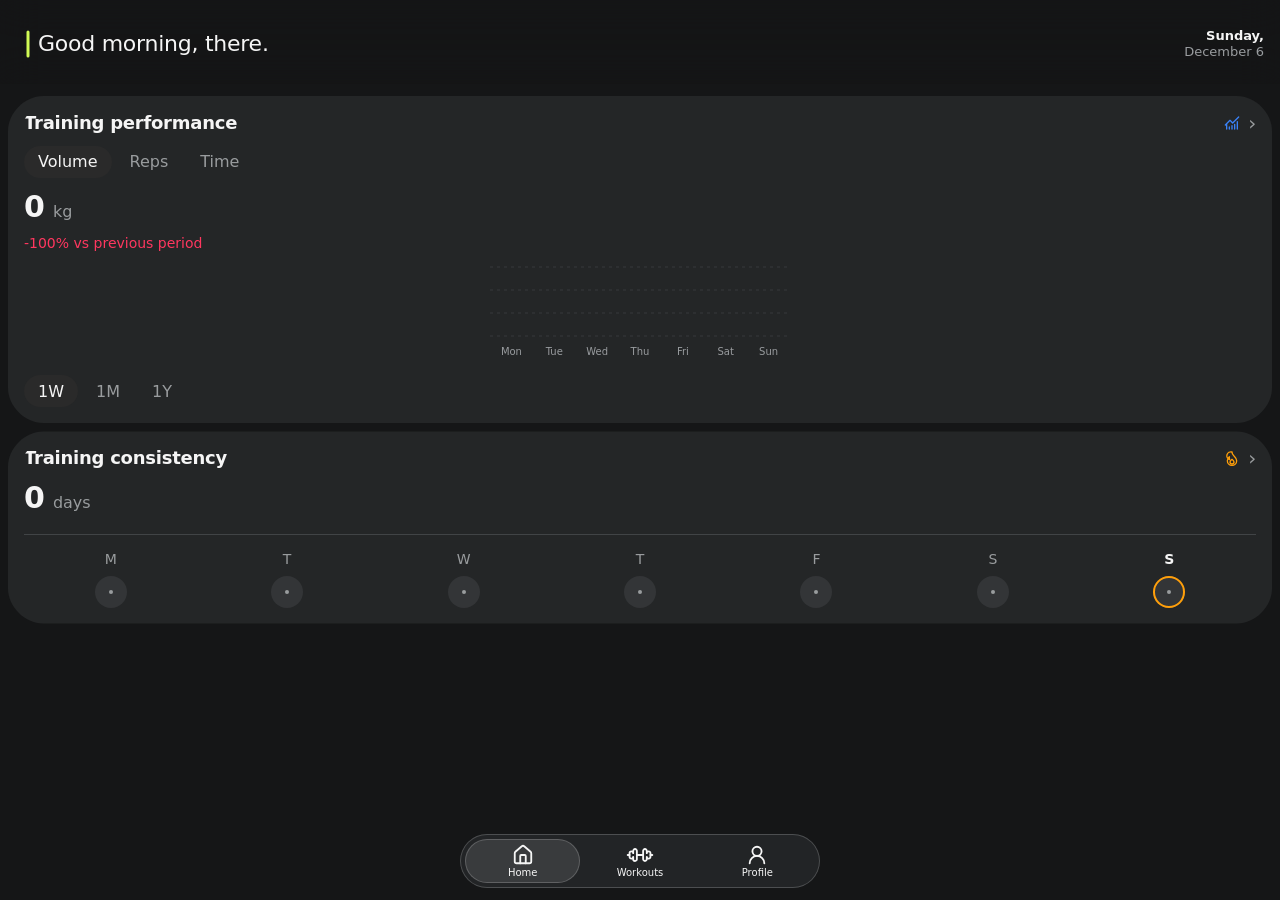
==== commit 7dc3c3e2: "Build 78: right-align Home date and bold weekday" ====
--- a/index.html
+++ b/index.html
@@ -1 +1 @@
-<!doctype html><html lang="en" data-theme="graphite"><head><meta charset="utf-8"><meta name="viewport" content="width=device-width,initial-scale=1,viewport-fit=cover"><meta name="form-build" content="77"><meta name="theme-color" content="#151617"><meta name="color-scheme" content="dark"><script>(()=>{const themes={studio:{tint:"#F8F8FA",scheme:"light"},"studio-dark":{tint:"#000000",scheme:"dark"},graphite:{tint:"#151617",scheme:"dark"},obsidian:{tint:"#101012",scheme:"dark"}};const media=matchMedia("(prefers-color-scheme: dark)");function resolve(choice){return choice==="studio"||choice==="studio-dark"?media.matches?"studio-dark":"studio":choice==="obsidian"?"obsidian":"graphite"}function apply(choice){const resolved=resolve(choice),tokens=themes[resolved];document.documentElement.dataset.theme=resolved;document.querySelector('meta[name="theme-color"]').content=tokens.tint;document.querySelector('meta[name="color-scheme"]').content=tokens.scheme;return resolved}let saved="graphite";try{saved=localStorage.getItem("form.appearance.v1")||saved}catch{}window.FormAppearance={apply,media};apply(saved)})();</script><title>FORM Lab</title><link rel="stylesheet" href="src/style.css?v=77"></head><body><main id="shell"><section id="scroll"><header><div class="headline-row"><svg class="headline-signature" viewBox="0 0 24 32" aria-hidden="true" focusable="false"><path d="M12 4 L12 16 L12 28"/></svg><h1 id="headline" class="form-headline">FORM Lab</h1><div id="home-date"><strong id="weekday"></strong><span id="date-value"></span></div></div><small>Build 77 · <span id="profile"></span> <span id="update-status" role="status"></span></small></header><div data-page="Home"><section id="home-dashboard" aria-label="Training dashboard"><article id="performance-card"><button class="home-card-label progress-detail" id="performance-detail"><span>Training performance</span><svg data-lucide="chart-no-axes-combined" aria-hidden="true" viewBox="0 0 24 24" fill="none" stroke="currentColor" stroke-width="2" stroke-linecap="round" stroke-linejoin="round"><path d="M4 14v7M8 18v3M12 16v5M16 14v7M20 10v11M2 15l7-7 4 4 9-9"/></svg><span aria-hidden="true">›</span></button><div class="progress-segments" id="metric-select" role="group" aria-label="Training metric"><button type="button" data-value="Volume" aria-pressed="true">Volume</button><button type="button" data-value="Reps" aria-pressed="false">Reps</button><button type="button" data-value="Time" aria-pressed="false">Time</button></div><div id="performance-value"><strong>—</strong><small>kg</small></div><small id="performance-change">Import training history</small><svg id="performance-chart" viewBox="0 0 300 100" role="img" aria-label="No training history"></svg><div class="progress-segments" id="period-select" role="group" aria-label="Time period"><button type="button" data-value="1W" aria-pressed="true">1W</button><button type="button" data-value="1M" aria-pressed="false">1M</button><button type="button" data-value="1Y" aria-pressed="false">1Y</button></div></article><article id="streak-card"><button id="consistency-detail" class="home-card-label progress-detail"><span>Training consistency</span><svg data-lucide="flame" aria-hidden="true" focusable="false" viewBox="0 0 24 24" fill="none" stroke="currentColor" stroke-width="2" stroke-linecap="round" stroke-linejoin="round"><path d="M8.5 14.5A6 6 0 0 1 12 3c0 4 2 5 4 7 1.5 1.5 3 3.4 3 6a7 7 0 0 1-14 0c0-2 1-4 3-6 0 2 0 3 .5 4.5Z"/><path d="M12 21a3 3 0 0 0 3-3c0-1.5-1-2.5-3-4-2 1.5-3 2.5-3 4a3 3 0 0 0 3 3Z"/></svg><span aria-hidden="true">›</span></button><div id="streak-value"><strong>—</strong><small>No training history connected</small></div><div class="streak-week"><div id="week-days" aria-label="Training week"></div></div><small id="week-summary">Import training history in Profile.</small></article></section></div><div data-page="Training" hidden></div><div data-page="Profile" hidden><section id="settings-menu"><article class="settings-group settings-menu"><button type="button" class="settings-row" data-settings-open="account"><span class="settings-leading" data-settings-icon="user-round"></span><span class="settings-label">Account</span><span class="settings-value" id="settings-name"></span><span class="settings-chevron" data-settings-icon="chevron-right"></span></button></article><article class="settings-group settings-menu"><button type="button" class="settings-row" data-settings-select="appearance" aria-haspopup="dialog" aria-expanded="false"><span class="settings-leading" data-settings-icon="palette"></span><span class="settings-label">Appearance</span><span class="settings-value" id="settings-theme"></span><span class="settings-chevron" data-settings-icon="chevron-right"></span></button><label class="settings-row timer-setting"><span class="settings-leading"><svg viewBox="0 0 24 24" fill="none" stroke="currentColor" stroke-width="2" stroke-linecap="round" stroke-linejoin="round" aria-hidden="true"><circle cx="12" cy="13" r="8"/><path d="M12 9v4l3 2M9 2h6m3 3 2 2"/></svg></span><span class="settings-label">Show timer bar</span><input id="show-timer-bar" class="diagnostic-switch" type="checkbox" role="switch"></label><button type="button" class="settings-row" data-settings-select="mode" aria-haspopup="dialog" aria-expanded="false"><span class="settings-leading" data-settings-icon="database"></span><span class="settings-label">Training mode</span><span class="settings-value" id="settings-mode"></span><span class="settings-chevron" data-settings-icon="chevron-right"></span></button><button type="button" class="settings-row" data-settings-open="import"><span class="settings-leading" data-settings-icon="download"></span><span class="settings-label">Import training data</span><span class="settings-chevron" data-settings-icon="chevron-right"></span></button><button type="button" class="settings-row" data-settings-open="manage"><span class="settings-leading" data-settings-icon="hard-drive"></span><span class="settings-label">Manage data</span><span class="settings-chevron" data-settings-icon="chevron-right"></span></button></article><article class="settings-group settings-menu"><button type="button" id="diagnostic-open" class="settings-row"><span class="settings-leading" data-settings-icon="sliders-horizontal"></span><span class="settings-label">Diagnostics</span><span class="settings-chevron" data-settings-icon="chevron-right"></span></button></article><small id="settings-selection-status" role="status"></small><small id="demo-warning" class="settings-demo-warning">Demo data includes an original 8,788 kg calf-raise logging error. Do not use it as a training target.</small><small class="settings-build">FORM · Build 77</small></section><section class="settings-panel" data-settings-panel="account" data-settings-title="Account" hidden><button type="button" class="settings-back" data-settings-back><span data-settings-icon="chevron-left"></span> Profile</button><article class="settings-group"><form id="name-form"><label for="display-name">Display name</label><input id="display-name" maxlength="60" autocomplete="given-name" placeholder="Enter your name"><small>Shown in your Home greeting. Leave blank to use “there”.</small><button type="submit">Save name</button><small id="name-status" role="status"></small></form></article></section><section hidden id="settings-appearance-adapter"><fieldset id="theme-options"><legend>Theme</legend><label><input type="radio" name="theme" value="studio"><span class="theme-swatch studio-swatch"></span><span>Studio<small>Follows system appearance</small></span></label><label><input type="radio" name="theme" value="graphite"><span class="theme-swatch graphite-swatch"></span><span>Graphite Lime<small>Graphite and electric lime</small></span></label><label><input type="radio" name="theme" value="obsidian"><span class="theme-swatch obsidian-swatch"></span><span>Obsidian Red<small>Black and vivid red</small></span></label></fieldset><small id="theme-status" role="status"></small></section><section hidden id="settings-mode-adapter"><select id="training-mode"><option value="demo">Demo Mode</option><option value="personal">Personal Mode</option></select><small id="mode-status" role="status"></small></section><section class="settings-panel" data-settings-panel="import" data-settings-title="Import training data" hidden><button type="button" class="settings-back" data-settings-back><span data-settings-icon="chevron-left"></span> Profile</button><article class="settings-group"><label for="history-import">Import Hevy JSON</label><input id="history-import" type="file" accept=".json,application/json"><label for="history-paste">Or paste private import data</label><textarea id="history-paste" rows="3" placeholder="Paste JSON or copied import blocks"></textarea><button id="history-paste-submit" type="button">Import pasted data</button><small id="import-status" role="status"></small></article></section><section class="settings-panel" data-settings-panel="manage" data-settings-title="Manage data" hidden><button type="button" class="settings-back" data-settings-back><span data-settings-icon="chevron-left"></span> Profile</button><section id="imported-routines"></section><section id="imported-history"></section></section></div><div data-page="Diagnostic" hidden><button id="diagnostic-back" aria-label="Back to Profile">‹ Profile</button><section class="diagnostic-menu"><h2>Visual guides</h2><div class="settings-group settings-menu"><label class="settings-row diagnostic-row"><svg aria-hidden="true" viewBox="0 0 24 24" fill="none" stroke="currentColor" stroke-width="2"><rect x="4" y="4" width="16" height="16" rx="3" stroke-dasharray="none"/></svg><span>Alignment guides (all)</span><input type="checkbox" id="guides" class="diagnostic-switch"></label><label class="settings-row diagnostic-row"><svg aria-hidden="true" viewBox="0 0 24 24" fill="none" stroke="#3785ff" stroke-width="2"><rect x="4" y="4" width="16" height="16" rx="3" stroke-dasharray="4 3"/></svg><span>Viewport boundaries</span><input type="checkbox" id="guide-viewport" checked class="diagnostic-switch"></label><label class="settings-row diagnostic-row"><svg aria-hidden="true" viewBox="0 0 24 24" fill="none" stroke="#bf5af2" stroke-width="2"><rect x="4" y="4" width="16" height="16" rx="3" stroke-dasharray="4 3"/></svg><span>Headline alignment</span><input type="checkbox" id="guide-headline" checked class="diagnostic-switch"></label><label class="settings-row diagnostic-row"><svg aria-hidden="true" viewBox="0 0 24 24" fill="none" stroke="#34c759" stroke-width="2"><rect x="4" y="4" width="16" height="16" rx="3" stroke-dasharray="4 3"/></svg><span>Card and control boundaries</span><input type="checkbox" id="guide-cards" checked class="diagnostic-switch"></label><label class="settings-row diagnostic-row"><svg aria-hidden="true" viewBox="0 0 24 24" fill="none" stroke="#ff9500" stroke-width="2"><rect x="4" y="4" width="16" height="16" rx="3" stroke-dasharray="4 3"/></svg><span>Camera boundary</span><input type="checkbox" id="guide-camera" checked class="diagnostic-switch"></label><label class="settings-row diagnostic-row"><svg aria-hidden="true" viewBox="0 0 24 24" fill="none" stroke="#ff9500" stroke-width="2"><rect x="4" y="4" width="16" height="16" rx="3" stroke-dasharray="4 3"/></svg><span>Camera alignment lines</span><input type="checkbox" id="guide-camera-lines" checked class="diagnostic-switch"></label><label class="settings-row diagnostic-row"><svg aria-hidden="true" viewBox="0 0 24 24" fill="none" stroke="#999999" stroke-width="2"><rect x="4" y="4" width="16" height="16" rx="3" stroke-dasharray="4 3"/></svg><span>Hinge / simulated division lines</span><input type="checkbox" id="guide-hinge" checked class="diagnostic-switch"></label><label class="settings-row diagnostic-row"><svg aria-hidden="true" viewBox="0 0 24 24" fill="none" stroke="#999999" stroke-width="2"><rect x="4" y="4" width="16" height="16" rx="3" stroke-dasharray="4 3"/></svg><span>Safe area boundaries</span><input type="checkbox" id="guide-safe" checked class="diagnostic-switch"></label></div><div class="settings-group diagnostic-measure"><details id="measure"><summary><svg data-lucide="chevron-down" aria-hidden="true" focusable="false" viewBox="0 0 24 24" fill="none" stroke="currentColor" stroke-width="2" stroke-linecap="round" stroke-linejoin="round"><path d="m6 9 6 6 6-6"/></svg>Measurements</summary><pre id="report"></pre></details></div></section><div class="diagnostic-fixture" hidden><article><h2>Controls</h2><button id="tap">Tap · 0</button> <button id="popup">Pop-out</button></article><section id="diagnostic-controls"><article><details open><summary><svg data-lucide="chevron-down" aria-hidden="true" focusable="false" viewBox="0 0 24 24" fill="none" stroke="currentColor" stroke-width="2" stroke-linecap="round" stroke-linejoin="round"><path d="m6 9 6 6 6-6"/></svg>Exercise 01</summary><div class="set"><span>01</span><label>kg <input aria-label="Weight" type="number" value="60"></label><label>reps <input aria-label="Reps" type="number" value="12"></label><button id="check" aria-pressed="false" aria-label="Complete set"><svg data-lucide="check" aria-hidden="true" focusable="false" viewBox="0 0 24 24" fill="none" stroke="currentColor" stroke-width="2" stroke-linecap="round" stroke-linejoin="round"><path d="M20 6 9 17l-5-5"/></svg></button></div></details></article><article><details><summary><svg data-lucide="chevron-down" aria-hidden="true" focusable="false" viewBox="0 0 24 24" fill="none" stroke="currentColor" stroke-width="2" stroke-linecap="round" stroke-linejoin="round"><path d="m6 9 6 6 6-6"/></svg>Exercise 02</summary><p>Expansion test</p><label>Notes <input aria-label="Notes"></label></details></article><article class="end-marker">End of scroll test</article></section><section id="stacked-pair" aria-label="Stacked cards"><article class="blue">Card 01 <small>Layout test</small></article><article class="purple">Card 02 <small>Layout test</small></article></section><section id="side-pair" aria-label="Side-by-side cards"><article class="blue">Card 03 <small>Layout test</small></article><article class="purple">Card 04 <small>Layout test</small></article></section><label>Posture test <select id="posture-test"><option value="auto">Auto (device)</option><option value="flat">Simulate flat</option><option value="folded">Simulate semi-folded</option></select></label></div><article class="end-marker diagnostic-fixture" hidden>End of scroll test</article></div></section><div id="timer-glass" aria-hidden="true"></div><aside id="timer" aria-label="Rest timer"><div id="liquid-fill" aria-hidden="true"></div><button id="minus" aria-label="Subtract 15 seconds"><svg data-lucide="minus" aria-hidden="true" focusable="false" viewBox="0 0 24 24" fill="none" stroke="currentColor" stroke-width="2" stroke-linecap="round" stroke-linejoin="round"><path d="M5 12h14"/></svg></button><span id="clock">1:30</span><button id="plus" aria-label="Add 15 seconds"><svg data-lucide="plus" aria-hidden="true" focusable="false" viewBox="0 0 24 24" fill="none" stroke="currentColor" stroke-width="2" stroke-linecap="round" stroke-linejoin="round"><path d="M5 12h14"/><path d="M12 5v14"/></svg></button><span class="timer-divider" aria-hidden="true"></span><button id="run" aria-label="Start timer"><svg data-lucide="play" aria-hidden="true" focusable="false" viewBox="0 0 24 24" fill="none" stroke="currentColor" stroke-width="2" stroke-linecap="round" stroke-linejoin="round"><polygon points="6 3 20 12 6 21 6 3"/></svg></button><button id="reset" aria-label="Reset timer"><svg data-lucide="rotate-ccw" aria-hidden="true" focusable="false" viewBox="0 0 24 24" fill="none" stroke="currentColor" stroke-width="2" stroke-linecap="round" stroke-linejoin="round"><path d="M3 12a9 9 0 1 0 9-9 9.75 9.75 0 0 0-6.74 2.74L3 8"/><path d="M3 3v5h5"/></svg></button></aside><nav aria-label="Test navigation"></nav><svg id="overlay" aria-hidden="true"></svg><div id="safe"></div></main><dialog id="settings-choice" aria-label="Select setting"><div id="settings-choice-options"></div></dialog><dialog id="insights-dialog"><h2 id="insights-title">Training insights</h2><div id="insights-content"></div><form method="dialog"><button>Done</button></form></dialog><dialog id="history-dialog"><h2 id="history-title">Training history</h2><div id="history-detail"></div><form method="dialog"><button>Done</button></form></dialog><dialog id="dialog"><h2>Pop-out test</h2><p>Shared component</p><form method="dialog"><button>Done</button></form></dialog><script>if(new URLSearchParams(location.search).get("engineeringTests")==="1"){document.querySelectorAll(".diagnostic-fixture").forEach(e=>e.hidden=false);}</script><script src="src/hardware.js?v=77"></script><script src="src/layout.js?v=77"></script><script src="src/icons.js?v=77"></script><script src="src/app.js?v=77"></script><script src="src/demo-data.js?v=77"></script><script src="src/history.js?v=77"></script><script src="src/profile.js?v=77"></script><script src="src/diagnostics.js?v=77"></script><script src="src/update.js?v=77"></script><script src="src/corners.js?v=77"></script><script>FormUpdate.start(77,()=>labCanUpdate());</script></body></html>+<!doctype html><html lang="en" data-theme="graphite"><head><meta charset="utf-8"><meta name="viewport" content="width=device-width,initial-scale=1,viewport-fit=cover"><meta name="form-build" content="78"><meta name="theme-color" content="#151617"><meta name="color-scheme" content="dark"><script>(()=>{const themes={studio:{tint:"#F8F8FA",scheme:"light"},"studio-dark":{tint:"#000000",scheme:"dark"},graphite:{tint:"#151617",scheme:"dark"},obsidian:{tint:"#101012",scheme:"dark"}};const media=matchMedia("(prefers-color-scheme: dark)");function resolve(choice){return choice==="studio"||choice==="studio-dark"?media.matches?"studio-dark":"studio":choice==="obsidian"?"obsidian":"graphite"}function apply(choice){const resolved=resolve(choice),tokens=themes[resolved];document.documentElement.dataset.theme=resolved;document.querySelector('meta[name="theme-color"]').content=tokens.tint;document.querySelector('meta[name="color-scheme"]').content=tokens.scheme;return resolved}let saved="graphite";try{saved=localStorage.getItem("form.appearance.v1")||saved}catch{}window.FormAppearance={apply,media};apply(saved)})();</script><title>FORM Lab</title><link rel="stylesheet" href="src/style.css?v=78"></head><body><main id="shell"><section id="scroll"><header><div class="headline-row"><svg class="headline-signature" viewBox="0 0 24 32" aria-hidden="true" focusable="false"><path d="M12 4 L12 16 L12 28"/></svg><h1 id="headline" class="form-headline">FORM Lab</h1><div id="home-date"><strong id="weekday"></strong><span id="date-value"></span></div></div><small>Build 78 · <span id="profile"></span> <span id="update-status" role="status"></span></small></header><div data-page="Home"><section id="home-dashboard" aria-label="Training dashboard"><article id="performance-card"><button class="home-card-label progress-detail" id="performance-detail"><span>Training performance</span><svg data-lucide="chart-no-axes-combined" aria-hidden="true" viewBox="0 0 24 24" fill="none" stroke="currentColor" stroke-width="2" stroke-linecap="round" stroke-linejoin="round"><path d="M4 14v7M8 18v3M12 16v5M16 14v7M20 10v11M2 15l7-7 4 4 9-9"/></svg><span aria-hidden="true">›</span></button><div class="progress-segments" id="metric-select" role="group" aria-label="Training metric"><button type="button" data-value="Volume" aria-pressed="true">Volume</button><button type="button" data-value="Reps" aria-pressed="false">Reps</button><button type="button" data-value="Time" aria-pressed="false">Time</button></div><div id="performance-value"><strong>—</strong><small>kg</small></div><small id="performance-change">Import training history</small><svg id="performance-chart" viewBox="0 0 300 100" role="img" aria-label="No training history"></svg><div class="progress-segments" id="period-select" role="group" aria-label="Time period"><button type="button" data-value="1W" aria-pressed="true">1W</button><button type="button" data-value="1M" aria-pressed="false">1M</button><button type="button" data-value="1Y" aria-pressed="false">1Y</button></div></article><article id="streak-card"><button id="consistency-detail" class="home-card-label progress-detail"><span>Training consistency</span><svg data-lucide="flame" aria-hidden="true" focusable="false" viewBox="0 0 24 24" fill="none" stroke="currentColor" stroke-width="2" stroke-linecap="round" stroke-linejoin="round"><path d="M8.5 14.5A6 6 0 0 1 12 3c0 4 2 5 4 7 1.5 1.5 3 3.4 3 6a7 7 0 0 1-14 0c0-2 1-4 3-6 0 2 0 3 .5 4.5Z"/><path d="M12 21a3 3 0 0 0 3-3c0-1.5-1-2.5-3-4-2 1.5-3 2.5-3 4a3 3 0 0 0 3 3Z"/></svg><span aria-hidden="true">›</span></button><div id="streak-value"><strong>—</strong><small>No training history connected</small></div><div class="streak-week"><div id="week-days" aria-label="Training week"></div></div><small id="week-summary">Import training history in Profile.</small></article></section></div><div data-page="Training" hidden></div><div data-page="Profile" hidden><section id="settings-menu"><article class="settings-group settings-menu"><button type="button" class="settings-row" data-settings-open="account"><span class="settings-leading" data-settings-icon="user-round"></span><span class="settings-label">Account</span><span class="settings-value" id="settings-name"></span><span class="settings-chevron" data-settings-icon="chevron-right"></span></button></article><article class="settings-group settings-menu"><button type="button" class="settings-row" data-settings-select="appearance" aria-haspopup="dialog" aria-expanded="false"><span class="settings-leading" data-settings-icon="palette"></span><span class="settings-label">Appearance</span><span class="settings-value" id="settings-theme"></span><span class="settings-chevron" data-settings-icon="chevron-right"></span></button><label class="settings-row timer-setting"><span class="settings-leading"><svg viewBox="0 0 24 24" fill="none" stroke="currentColor" stroke-width="2" stroke-linecap="round" stroke-linejoin="round" aria-hidden="true"><circle cx="12" cy="13" r="8"/><path d="M12 9v4l3 2M9 2h6m3 3 2 2"/></svg></span><span class="settings-label">Show timer bar</span><input id="show-timer-bar" class="diagnostic-switch" type="checkbox" role="switch"></label><button type="button" class="settings-row" data-settings-select="mode" aria-haspopup="dialog" aria-expanded="false"><span class="settings-leading" data-settings-icon="database"></span><span class="settings-label">Training mode</span><span class="settings-value" id="settings-mode"></span><span class="settings-chevron" data-settings-icon="chevron-right"></span></button><button type="button" class="settings-row" data-settings-open="import"><span class="settings-leading" data-settings-icon="download"></span><span class="settings-label">Import training data</span><span class="settings-chevron" data-settings-icon="chevron-right"></span></button><button type="button" class="settings-row" data-settings-open="manage"><span class="settings-leading" data-settings-icon="hard-drive"></span><span class="settings-label">Manage data</span><span class="settings-chevron" data-settings-icon="chevron-right"></span></button></article><article class="settings-group settings-menu"><button type="button" id="diagnostic-open" class="settings-row"><span class="settings-leading" data-settings-icon="sliders-horizontal"></span><span class="settings-label">Diagnostics</span><span class="settings-chevron" data-settings-icon="chevron-right"></span></button></article><small id="settings-selection-status" role="status"></small><small id="demo-warning" class="settings-demo-warning">Demo data includes an original 8,788 kg calf-raise logging error. Do not use it as a training target.</small><small class="settings-build">FORM · Build 78</small></section><section class="settings-panel" data-settings-panel="account" data-settings-title="Account" hidden><button type="button" class="settings-back" data-settings-back><span data-settings-icon="chevron-left"></span> Profile</button><article class="settings-group"><form id="name-form"><label for="display-name">Display name</label><input id="display-name" maxlength="60" autocomplete="given-name" placeholder="Enter your name"><small>Shown in your Home greeting. Leave blank to use “there”.</small><button type="submit">Save name</button><small id="name-status" role="status"></small></form></article></section><section hidden id="settings-appearance-adapter"><fieldset id="theme-options"><legend>Theme</legend><label><input type="radio" name="theme" value="studio"><span class="theme-swatch studio-swatch"></span><span>Studio<small>Follows system appearance</small></span></label><label><input type="radio" name="theme" value="graphite"><span class="theme-swatch graphite-swatch"></span><span>Graphite Lime<small>Graphite and electric lime</small></span></label><label><input type="radio" name="theme" value="obsidian"><span class="theme-swatch obsidian-swatch"></span><span>Obsidian Red<small>Black and vivid red</small></span></label></fieldset><small id="theme-status" role="status"></small></section><section hidden id="settings-mode-adapter"><select id="training-mode"><option value="demo">Demo Mode</option><option value="personal">Personal Mode</option></select><small id="mode-status" role="status"></small></section><section class="settings-panel" data-settings-panel="import" data-settings-title="Import training data" hidden><button type="button" class="settings-back" data-settings-back><span data-settings-icon="chevron-left"></span> Profile</button><article class="settings-group"><label for="history-import">Import Hevy JSON</label><input id="history-import" type="file" accept=".json,application/json"><label for="history-paste">Or paste private import data</label><textarea id="history-paste" rows="3" placeholder="Paste JSON or copied import blocks"></textarea><button id="history-paste-submit" type="button">Import pasted data</button><small id="import-status" role="status"></small></article></section><section class="settings-panel" data-settings-panel="manage" data-settings-title="Manage data" hidden><button type="button" class="settings-back" data-settings-back><span data-settings-icon="chevron-left"></span> Profile</button><section id="imported-routines"></section><section id="imported-history"></section></section></div><div data-page="Diagnostic" hidden><button id="diagnostic-back" aria-label="Back to Profile">‹ Profile</button><section class="diagnostic-menu"><h2>Visual guides</h2><div class="settings-group settings-menu"><label class="settings-row diagnostic-row"><svg aria-hidden="true" viewBox="0 0 24 24" fill="none" stroke="currentColor" stroke-width="2"><rect x="4" y="4" width="16" height="16" rx="3" stroke-dasharray="none"/></svg><span>Alignment guides (all)</span><input type="checkbox" id="guides" class="diagnostic-switch"></label><label class="settings-row diagnostic-row"><svg aria-hidden="true" viewBox="0 0 24 24" fill="none" stroke="#3785ff" stroke-width="2"><rect x="4" y="4" width="16" height="16" rx="3" stroke-dasharray="4 3"/></svg><span>Viewport boundaries</span><input type="checkbox" id="guide-viewport" checked class="diagnostic-switch"></label><label class="settings-row diagnostic-row"><svg aria-hidden="true" viewBox="0 0 24 24" fill="none" stroke="#bf5af2" stroke-width="2"><rect x="4" y="4" width="16" height="16" rx="3" stroke-dasharray="4 3"/></svg><span>Headline alignment</span><input type="checkbox" id="guide-headline" checked class="diagnostic-switch"></label><label class="settings-row diagnostic-row"><svg aria-hidden="true" viewBox="0 0 24 24" fill="none" stroke="#34c759" stroke-width="2"><rect x="4" y="4" width="16" height="16" rx="3" stroke-dasharray="4 3"/></svg><span>Card and control boundaries</span><input type="checkbox" id="guide-cards" checked class="diagnostic-switch"></label><label class="settings-row diagnostic-row"><svg aria-hidden="true" viewBox="0 0 24 24" fill="none" stroke="#ff9500" stroke-width="2"><rect x="4" y="4" width="16" height="16" rx="3" stroke-dasharray="4 3"/></svg><span>Camera boundary</span><input type="checkbox" id="guide-camera" checked class="diagnostic-switch"></label><label class="settings-row diagnostic-row"><svg aria-hidden="true" viewBox="0 0 24 24" fill="none" stroke="#ff9500" stroke-width="2"><rect x="4" y="4" width="16" height="16" rx="3" stroke-dasharray="4 3"/></svg><span>Camera alignment lines</span><input type="checkbox" id="guide-camera-lines" checked class="diagnostic-switch"></label><label class="settings-row diagnostic-row"><svg aria-hidden="true" viewBox="0 0 24 24" fill="none" stroke="#999999" stroke-width="2"><rect x="4" y="4" width="16" height="16" rx="3" stroke-dasharray="4 3"/></svg><span>Hinge / simulated division lines</span><input type="checkbox" id="guide-hinge" checked class="diagnostic-switch"></label><label class="settings-row diagnostic-row"><svg aria-hidden="true" viewBox="0 0 24 24" fill="none" stroke="#999999" stroke-width="2"><rect x="4" y="4" width="16" height="16" rx="3" stroke-dasharray="4 3"/></svg><span>Safe area boundaries</span><input type="checkbox" id="guide-safe" checked class="diagnostic-switch"></label></div><div class="settings-group diagnostic-measure"><details id="measure"><summary><svg data-lucide="chevron-down" aria-hidden="true" focusable="false" viewBox="0 0 24 24" fill="none" stroke="currentColor" stroke-width="2" stroke-linecap="round" stroke-linejoin="round"><path d="m6 9 6 6 6-6"/></svg>Measurements</summary><pre id="report"></pre></details></div></section><div class="diagnostic-fixture" hidden><article><h2>Controls</h2><button id="tap">Tap · 0</button> <button id="popup">Pop-out</button></article><section id="diagnostic-controls"><article><details open><summary><svg data-lucide="chevron-down" aria-hidden="true" focusable="false" viewBox="0 0 24 24" fill="none" stroke="currentColor" stroke-width="2" stroke-linecap="round" stroke-linejoin="round"><path d="m6 9 6 6 6-6"/></svg>Exercise 01</summary><div class="set"><span>01</span><label>kg <input aria-label="Weight" type="number" value="60"></label><label>reps <input aria-label="Reps" type="number" value="12"></label><button id="check" aria-pressed="false" aria-label="Complete set"><svg data-lucide="check" aria-hidden="true" focusable="false" viewBox="0 0 24 24" fill="none" stroke="currentColor" stroke-width="2" stroke-linecap="round" stroke-linejoin="round"><path d="M20 6 9 17l-5-5"/></svg></button></div></details></article><article><details><summary><svg data-lucide="chevron-down" aria-hidden="true" focusable="false" viewBox="0 0 24 24" fill="none" stroke="currentColor" stroke-width="2" stroke-linecap="round" stroke-linejoin="round"><path d="m6 9 6 6 6-6"/></svg>Exercise 02</summary><p>Expansion test</p><label>Notes <input aria-label="Notes"></label></details></article><article class="end-marker">End of scroll test</article></section><section id="stacked-pair" aria-label="Stacked cards"><article class="blue">Card 01 <small>Layout test</small></article><article class="purple">Card 02 <small>Layout test</small></article></section><section id="side-pair" aria-label="Side-by-side cards"><article class="blue">Card 03 <small>Layout test</small></article><article class="purple">Card 04 <small>Layout test</small></article></section><label>Posture test <select id="posture-test"><option value="auto">Auto (device)</option><option value="flat">Simulate flat</option><option value="folded">Simulate semi-folded</option></select></label></div><article class="end-marker diagnostic-fixture" hidden>End of scroll test</article></div></section><div id="timer-glass" aria-hidden="true"></div><aside id="timer" aria-label="Rest timer"><div id="liquid-fill" aria-hidden="true"></div><button id="minus" aria-label="Subtract 15 seconds"><svg data-lucide="minus" aria-hidden="true" focusable="false" viewBox="0 0 24 24" fill="none" stroke="currentColor" stroke-width="2" stroke-linecap="round" stroke-linejoin="round"><path d="M5 12h14"/></svg></button><span id="clock">1:30</span><button id="plus" aria-label="Add 15 seconds"><svg data-lucide="plus" aria-hidden="true" focusable="false" viewBox="0 0 24 24" fill="none" stroke="currentColor" stroke-width="2" stroke-linecap="round" stroke-linejoin="round"><path d="M5 12h14"/><path d="M12 5v14"/></svg></button><span class="timer-divider" aria-hidden="true"></span><button id="run" aria-label="Start timer"><svg data-lucide="play" aria-hidden="true" focusable="false" viewBox="0 0 24 24" fill="none" stroke="currentColor" stroke-width="2" stroke-linecap="round" stroke-linejoin="round"><polygon points="6 3 20 12 6 21 6 3"/></svg></button><button id="reset" aria-label="Reset timer"><svg data-lucide="rotate-ccw" aria-hidden="true" focusable="false" viewBox="0 0 24 24" fill="none" stroke="currentColor" stroke-width="2" stroke-linecap="round" stroke-linejoin="round"><path d="M3 12a9 9 0 1 0 9-9 9.75 9.75 0 0 0-6.74 2.74L3 8"/><path d="M3 3v5h5"/></svg></button></aside><nav aria-label="Test navigation"></nav><svg id="overlay" aria-hidden="true"></svg><div id="safe"></div></main><dialog id="settings-choice" aria-label="Select setting"><div id="settings-choice-options"></div></dialog><dialog id="insights-dialog"><h2 id="insights-title">Training insights</h2><div id="insights-content"></div><form method="dialog"><button>Done</button></form></dialog><dialog id="history-dialog"><h2 id="history-title">Training history</h2><div id="history-detail"></div><form method="dialog"><button>Done</button></form></dialog><dialog id="dialog"><h2>Pop-out test</h2><p>Shared component</p><form method="dialog"><button>Done</button></form></dialog><script>if(new URLSearchParams(location.search).get("engineeringTests")==="1"){document.querySelectorAll(".diagnostic-fixture").forEach(e=>e.hidden=false);}</script><script src="src/hardware.js?v=78"></script><script src="src/layout.js?v=78"></script><script src="src/icons.js?v=78"></script><script src="src/app.js?v=78"></script><script src="src/demo-data.js?v=78"></script><script src="src/history.js?v=78"></script><script src="src/profile.js?v=78"></script><script src="src/diagnostics.js?v=78"></script><script src="src/update.js?v=78"></script><script src="src/corners.js?v=78"></script><script>FormUpdate.start(78,()=>labCanUpdate());</script></body></html>
--- a/src/style.css
+++ b/src/style.css
@@ -159,3 +159,6 @@
 
 /* Build 77: One signature geometry, current FORM typography. */
 .headline-signature{display:block;width:var(--headline-glyph-width);height:var(--headline-glyph-height);color:var(--accent);fill:none;stroke:currentColor;stroke-width:var(--headline-stroke);stroke-linecap:round;stroke-linejoin:round;flex:none}.headline-row>.headline-signature{grid-column:1;grid-row:1}.headline-row>.form-headline{grid-column:2;grid-row:1;translate:var(--headline-optical-offset) 0}#home-date{translate:var(--headline-optical-offset) 0}.routine-headline{grid-template-columns:var(--headline-action) minmax(0,1fr) 76px}.routine-headline .form-headline{text-align:left}.routine-headline .headline-signature{display:inline-block;vertical-align:middle}.routine-headline .headline-title-group{display:flex;align-items:center;min-width:0}.routine-headline .headline-title-group .form-headline{min-width:0;translate:var(--headline-optical-offset) 0}
+
+/* Build 78: trailing Home date lockup. */
+#scroll:has(> [data-page=Home]:not([hidden])) .headline-row{grid-template-columns:var(--headline-glyph-width) minmax(0,1fr) auto;grid-template-rows:minmax(var(--headline-action),auto);column-gap:0}#scroll:has(> [data-page=Home]:not([hidden])) #home-date{grid-column:3;grid-row:1;text-align:right;translate:none;margin-left:8px}#home-date strong,#home-date span{display:block}#home-date strong{font-weight:var(--weight-bold);margin-right:0;color:var(--ink)}
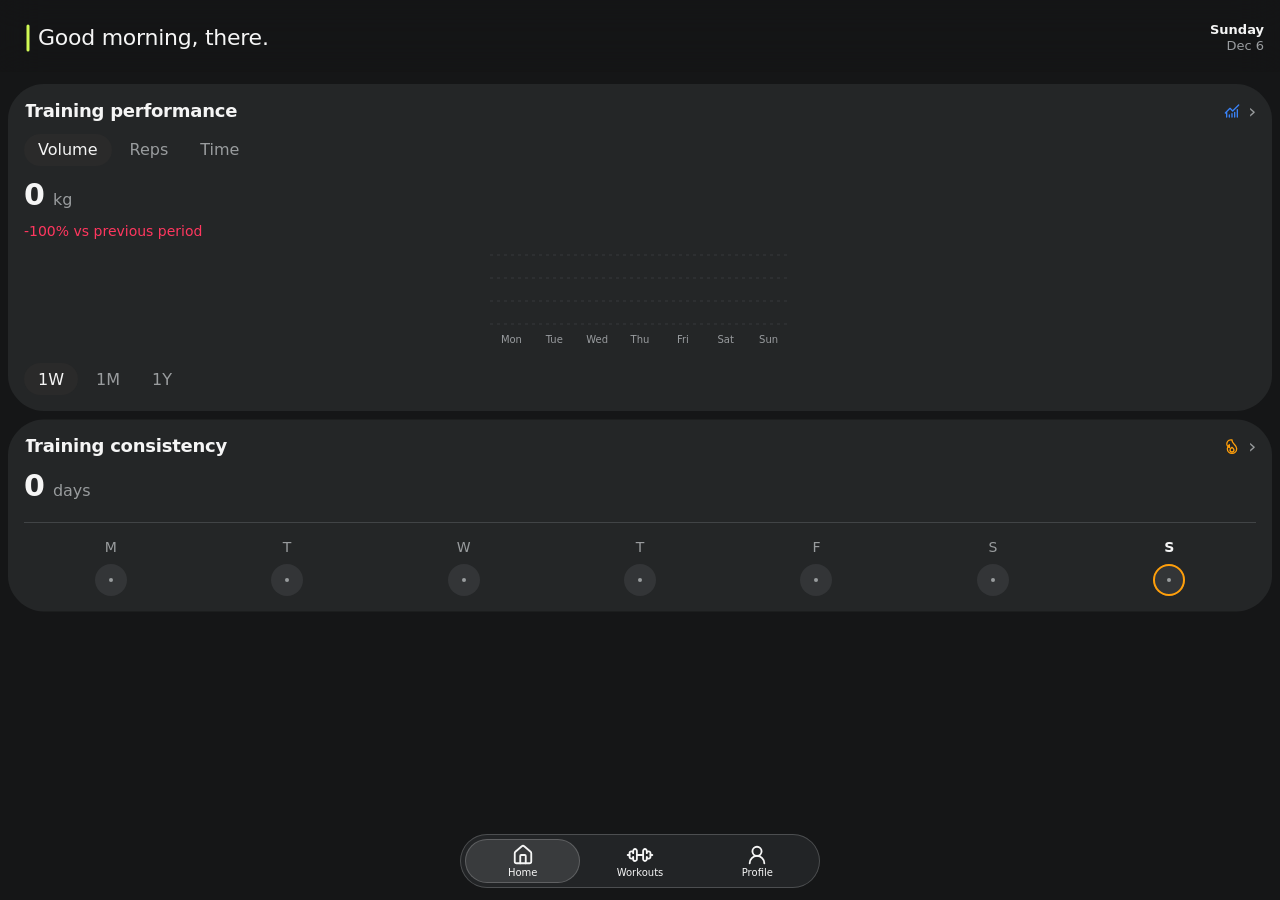
==== commit cd09ad88: "Build 79: symmetric Home headline date alignment" ====
--- a/index.html
+++ b/index.html
@@ -1 +1 @@
-<!doctype html><html lang="en" data-theme="graphite"><head><meta charset="utf-8"><meta name="viewport" content="width=device-width,initial-scale=1,viewport-fit=cover"><meta name="form-build" content="78"><meta name="theme-color" content="#151617"><meta name="color-scheme" content="dark"><script>(()=>{const themes={studio:{tint:"#F8F8FA",scheme:"light"},"studio-dark":{tint:"#000000",scheme:"dark"},graphite:{tint:"#151617",scheme:"dark"},obsidian:{tint:"#101012",scheme:"dark"}};const media=matchMedia("(prefers-color-scheme: dark)");function resolve(choice){return choice==="studio"||choice==="studio-dark"?media.matches?"studio-dark":"studio":choice==="obsidian"?"obsidian":"graphite"}function apply(choice){const resolved=resolve(choice),tokens=themes[resolved];document.documentElement.dataset.theme=resolved;document.querySelector('meta[name="theme-color"]').content=tokens.tint;document.querySelector('meta[name="color-scheme"]').content=tokens.scheme;return resolved}let saved="graphite";try{saved=localStorage.getItem("form.appearance.v1")||saved}catch{}window.FormAppearance={apply,media};apply(saved)})();</script><title>FORM Lab</title><link rel="stylesheet" href="src/style.css?v=78"></head><body><main id="shell"><section id="scroll"><header><div class="headline-row"><svg class="headline-signature" viewBox="0 0 24 32" aria-hidden="true" focusable="false"><path d="M12 4 L12 16 L12 28"/></svg><h1 id="headline" class="form-headline">FORM Lab</h1><div id="home-date"><strong id="weekday"></strong><span id="date-value"></span></div></div><small>Build 78 · <span id="profile"></span> <span id="update-status" role="status"></span></small></header><div data-page="Home"><section id="home-dashboard" aria-label="Training dashboard"><article id="performance-card"><button class="home-card-label progress-detail" id="performance-detail"><span>Training performance</span><svg data-lucide="chart-no-axes-combined" aria-hidden="true" viewBox="0 0 24 24" fill="none" stroke="currentColor" stroke-width="2" stroke-linecap="round" stroke-linejoin="round"><path d="M4 14v7M8 18v3M12 16v5M16 14v7M20 10v11M2 15l7-7 4 4 9-9"/></svg><span aria-hidden="true">›</span></button><div class="progress-segments" id="metric-select" role="group" aria-label="Training metric"><button type="button" data-value="Volume" aria-pressed="true">Volume</button><button type="button" data-value="Reps" aria-pressed="false">Reps</button><button type="button" data-value="Time" aria-pressed="false">Time</button></div><div id="performance-value"><strong>—</strong><small>kg</small></div><small id="performance-change">Import training history</small><svg id="performance-chart" viewBox="0 0 300 100" role="img" aria-label="No training history"></svg><div class="progress-segments" id="period-select" role="group" aria-label="Time period"><button type="button" data-value="1W" aria-pressed="true">1W</button><button type="button" data-value="1M" aria-pressed="false">1M</button><button type="button" data-value="1Y" aria-pressed="false">1Y</button></div></article><article id="streak-card"><button id="consistency-detail" class="home-card-label progress-detail"><span>Training consistency</span><svg data-lucide="flame" aria-hidden="true" focusable="false" viewBox="0 0 24 24" fill="none" stroke="currentColor" stroke-width="2" stroke-linecap="round" stroke-linejoin="round"><path d="M8.5 14.5A6 6 0 0 1 12 3c0 4 2 5 4 7 1.5 1.5 3 3.4 3 6a7 7 0 0 1-14 0c0-2 1-4 3-6 0 2 0 3 .5 4.5Z"/><path d="M12 21a3 3 0 0 0 3-3c0-1.5-1-2.5-3-4-2 1.5-3 2.5-3 4a3 3 0 0 0 3 3Z"/></svg><span aria-hidden="true">›</span></button><div id="streak-value"><strong>—</strong><small>No training history connected</small></div><div class="streak-week"><div id="week-days" aria-label="Training week"></div></div><small id="week-summary">Import training history in Profile.</small></article></section></div><div data-page="Training" hidden></div><div data-page="Profile" hidden><section id="settings-menu"><article class="settings-group settings-menu"><button type="button" class="settings-row" data-settings-open="account"><span class="settings-leading" data-settings-icon="user-round"></span><span class="settings-label">Account</span><span class="settings-value" id="settings-name"></span><span class="settings-chevron" data-settings-icon="chevron-right"></span></button></article><article class="settings-group settings-menu"><button type="button" class="settings-row" data-settings-select="appearance" aria-haspopup="dialog" aria-expanded="false"><span class="settings-leading" data-settings-icon="palette"></span><span class="settings-label">Appearance</span><span class="settings-value" id="settings-theme"></span><span class="settings-chevron" data-settings-icon="chevron-right"></span></button><label class="settings-row timer-setting"><span class="settings-leading"><svg viewBox="0 0 24 24" fill="none" stroke="currentColor" stroke-width="2" stroke-linecap="round" stroke-linejoin="round" aria-hidden="true"><circle cx="12" cy="13" r="8"/><path d="M12 9v4l3 2M9 2h6m3 3 2 2"/></svg></span><span class="settings-label">Show timer bar</span><input id="show-timer-bar" class="diagnostic-switch" type="checkbox" role="switch"></label><button type="button" class="settings-row" data-settings-select="mode" aria-haspopup="dialog" aria-expanded="false"><span class="settings-leading" data-settings-icon="database"></span><span class="settings-label">Training mode</span><span class="settings-value" id="settings-mode"></span><span class="settings-chevron" data-settings-icon="chevron-right"></span></button><button type="button" class="settings-row" data-settings-open="import"><span class="settings-leading" data-settings-icon="download"></span><span class="settings-label">Import training data</span><span class="settings-chevron" data-settings-icon="chevron-right"></span></button><button type="button" class="settings-row" data-settings-open="manage"><span class="settings-leading" data-settings-icon="hard-drive"></span><span class="settings-label">Manage data</span><span class="settings-chevron" data-settings-icon="chevron-right"></span></button></article><article class="settings-group settings-menu"><button type="button" id="diagnostic-open" class="settings-row"><span class="settings-leading" data-settings-icon="sliders-horizontal"></span><span class="settings-label">Diagnostics</span><span class="settings-chevron" data-settings-icon="chevron-right"></span></button></article><small id="settings-selection-status" role="status"></small><small id="demo-warning" class="settings-demo-warning">Demo data includes an original 8,788 kg calf-raise logging error. Do not use it as a training target.</small><small class="settings-build">FORM · Build 78</small></section><section class="settings-panel" data-settings-panel="account" data-settings-title="Account" hidden><button type="button" class="settings-back" data-settings-back><span data-settings-icon="chevron-left"></span> Profile</button><article class="settings-group"><form id="name-form"><label for="display-name">Display name</label><input id="display-name" maxlength="60" autocomplete="given-name" placeholder="Enter your name"><small>Shown in your Home greeting. Leave blank to use “there”.</small><button type="submit">Save name</button><small id="name-status" role="status"></small></form></article></section><section hidden id="settings-appearance-adapter"><fieldset id="theme-options"><legend>Theme</legend><label><input type="radio" name="theme" value="studio"><span class="theme-swatch studio-swatch"></span><span>Studio<small>Follows system appearance</small></span></label><label><input type="radio" name="theme" value="graphite"><span class="theme-swatch graphite-swatch"></span><span>Graphite Lime<small>Graphite and electric lime</small></span></label><label><input type="radio" name="theme" value="obsidian"><span class="theme-swatch obsidian-swatch"></span><span>Obsidian Red<small>Black and vivid red</small></span></label></fieldset><small id="theme-status" role="status"></small></section><section hidden id="settings-mode-adapter"><select id="training-mode"><option value="demo">Demo Mode</option><option value="personal">Personal Mode</option></select><small id="mode-status" role="status"></small></section><section class="settings-panel" data-settings-panel="import" data-settings-title="Import training data" hidden><button type="button" class="settings-back" data-settings-back><span data-settings-icon="chevron-left"></span> Profile</button><article class="settings-group"><label for="history-import">Import Hevy JSON</label><input id="history-import" type="file" accept=".json,application/json"><label for="history-paste">Or paste private import data</label><textarea id="history-paste" rows="3" placeholder="Paste JSON or copied import blocks"></textarea><button id="history-paste-submit" type="button">Import pasted data</button><small id="import-status" role="status"></small></article></section><section class="settings-panel" data-settings-panel="manage" data-settings-title="Manage data" hidden><button type="button" class="settings-back" data-settings-back><span data-settings-icon="chevron-left"></span> Profile</button><section id="imported-routines"></section><section id="imported-history"></section></section></div><div data-page="Diagnostic" hidden><button id="diagnostic-back" aria-label="Back to Profile">‹ Profile</button><section class="diagnostic-menu"><h2>Visual guides</h2><div class="settings-group settings-menu"><label class="settings-row diagnostic-row"><svg aria-hidden="true" viewBox="0 0 24 24" fill="none" stroke="currentColor" stroke-width="2"><rect x="4" y="4" width="16" height="16" rx="3" stroke-dasharray="none"/></svg><span>Alignment guides (all)</span><input type="checkbox" id="guides" class="diagnostic-switch"></label><label class="settings-row diagnostic-row"><svg aria-hidden="true" viewBox="0 0 24 24" fill="none" stroke="#3785ff" stroke-width="2"><rect x="4" y="4" width="16" height="16" rx="3" stroke-dasharray="4 3"/></svg><span>Viewport boundaries</span><input type="checkbox" id="guide-viewport" checked class="diagnostic-switch"></label><label class="settings-row diagnostic-row"><svg aria-hidden="true" viewBox="0 0 24 24" fill="none" stroke="#bf5af2" stroke-width="2"><rect x="4" y="4" width="16" height="16" rx="3" stroke-dasharray="4 3"/></svg><span>Headline alignment</span><input type="checkbox" id="guide-headline" checked class="diagnostic-switch"></label><label class="settings-row diagnostic-row"><svg aria-hidden="true" viewBox="0 0 24 24" fill="none" stroke="#34c759" stroke-width="2"><rect x="4" y="4" width="16" height="16" rx="3" stroke-dasharray="4 3"/></svg><span>Card and control boundaries</span><input type="checkbox" id="guide-cards" checked class="diagnostic-switch"></label><label class="settings-row diagnostic-row"><svg aria-hidden="true" viewBox="0 0 24 24" fill="none" stroke="#ff9500" stroke-width="2"><rect x="4" y="4" width="16" height="16" rx="3" stroke-dasharray="4 3"/></svg><span>Camera boundary</span><input type="checkbox" id="guide-camera" checked class="diagnostic-switch"></label><label class="settings-row diagnostic-row"><svg aria-hidden="true" viewBox="0 0 24 24" fill="none" stroke="#ff9500" stroke-width="2"><rect x="4" y="4" width="16" height="16" rx="3" stroke-dasharray="4 3"/></svg><span>Camera alignment lines</span><input type="checkbox" id="guide-camera-lines" checked class="diagnostic-switch"></label><label class="settings-row diagnostic-row"><svg aria-hidden="true" viewBox="0 0 24 24" fill="none" stroke="#999999" stroke-width="2"><rect x="4" y="4" width="16" height="16" rx="3" stroke-dasharray="4 3"/></svg><span>Hinge / simulated division lines</span><input type="checkbox" id="guide-hinge" checked class="diagnostic-switch"></label><label class="settings-row diagnostic-row"><svg aria-hidden="true" viewBox="0 0 24 24" fill="none" stroke="#999999" stroke-width="2"><rect x="4" y="4" width="16" height="16" rx="3" stroke-dasharray="4 3"/></svg><span>Safe area boundaries</span><input type="checkbox" id="guide-safe" checked class="diagnostic-switch"></label></div><div class="settings-group diagnostic-measure"><details id="measure"><summary><svg data-lucide="chevron-down" aria-hidden="true" focusable="false" viewBox="0 0 24 24" fill="none" stroke="currentColor" stroke-width="2" stroke-linecap="round" stroke-linejoin="round"><path d="m6 9 6 6 6-6"/></svg>Measurements</summary><pre id="report"></pre></details></div></section><div class="diagnostic-fixture" hidden><article><h2>Controls</h2><button id="tap">Tap · 0</button> <button id="popup">Pop-out</button></article><section id="diagnostic-controls"><article><details open><summary><svg data-lucide="chevron-down" aria-hidden="true" focusable="false" viewBox="0 0 24 24" fill="none" stroke="currentColor" stroke-width="2" stroke-linecap="round" stroke-linejoin="round"><path d="m6 9 6 6 6-6"/></svg>Exercise 01</summary><div class="set"><span>01</span><label>kg <input aria-label="Weight" type="number" value="60"></label><label>reps <input aria-label="Reps" type="number" value="12"></label><button id="check" aria-pressed="false" aria-label="Complete set"><svg data-lucide="check" aria-hidden="true" focusable="false" viewBox="0 0 24 24" fill="none" stroke="currentColor" stroke-width="2" stroke-linecap="round" stroke-linejoin="round"><path d="M20 6 9 17l-5-5"/></svg></button></div></details></article><article><details><summary><svg data-lucide="chevron-down" aria-hidden="true" focusable="false" viewBox="0 0 24 24" fill="none" stroke="currentColor" stroke-width="2" stroke-linecap="round" stroke-linejoin="round"><path d="m6 9 6 6 6-6"/></svg>Exercise 02</summary><p>Expansion test</p><label>Notes <input aria-label="Notes"></label></details></article><article class="end-marker">End of scroll test</article></section><section id="stacked-pair" aria-label="Stacked cards"><article class="blue">Card 01 <small>Layout test</small></article><article class="purple">Card 02 <small>Layout test</small></article></section><section id="side-pair" aria-label="Side-by-side cards"><article class="blue">Card 03 <small>Layout test</small></article><article class="purple">Card 04 <small>Layout test</small></article></section><label>Posture test <select id="posture-test"><option value="auto">Auto (device)</option><option value="flat">Simulate flat</option><option value="folded">Simulate semi-folded</option></select></label></div><article class="end-marker diagnostic-fixture" hidden>End of scroll test</article></div></section><div id="timer-glass" aria-hidden="true"></div><aside id="timer" aria-label="Rest timer"><div id="liquid-fill" aria-hidden="true"></div><button id="minus" aria-label="Subtract 15 seconds"><svg data-lucide="minus" aria-hidden="true" focusable="false" viewBox="0 0 24 24" fill="none" stroke="currentColor" stroke-width="2" stroke-linecap="round" stroke-linejoin="round"><path d="M5 12h14"/></svg></button><span id="clock">1:30</span><button id="plus" aria-label="Add 15 seconds"><svg data-lucide="plus" aria-hidden="true" focusable="false" viewBox="0 0 24 24" fill="none" stroke="currentColor" stroke-width="2" stroke-linecap="round" stroke-linejoin="round"><path d="M5 12h14"/><path d="M12 5v14"/></svg></button><span class="timer-divider" aria-hidden="true"></span><button id="run" aria-label="Start timer"><svg data-lucide="play" aria-hidden="true" focusable="false" viewBox="0 0 24 24" fill="none" stroke="currentColor" stroke-width="2" stroke-linecap="round" stroke-linejoin="round"><polygon points="6 3 20 12 6 21 6 3"/></svg></button><button id="reset" aria-label="Reset timer"><svg data-lucide="rotate-ccw" aria-hidden="true" focusable="false" viewBox="0 0 24 24" fill="none" stroke="currentColor" stroke-width="2" stroke-linecap="round" stroke-linejoin="round"><path d="M3 12a9 9 0 1 0 9-9 9.75 9.75 0 0 0-6.74 2.74L3 8"/><path d="M3 3v5h5"/></svg></button></aside><nav aria-label="Test navigation"></nav><svg id="overlay" aria-hidden="true"></svg><div id="safe"></div></main><dialog id="settings-choice" aria-label="Select setting"><div id="settings-choice-options"></div></dialog><dialog id="insights-dialog"><h2 id="insights-title">Training insights</h2><div id="insights-content"></div><form method="dialog"><button>Done</button></form></dialog><dialog id="history-dialog"><h2 id="history-title">Training history</h2><div id="history-detail"></div><form method="dialog"><button>Done</button></form></dialog><dialog id="dialog"><h2>Pop-out test</h2><p>Shared component</p><form method="dialog"><button>Done</button></form></dialog><script>if(new URLSearchParams(location.search).get("engineeringTests")==="1"){document.querySelectorAll(".diagnostic-fixture").forEach(e=>e.hidden=false);}</script><script src="src/hardware.js?v=78"></script><script src="src/layout.js?v=78"></script><script src="src/icons.js?v=78"></script><script src="src/app.js?v=78"></script><script src="src/demo-data.js?v=78"></script><script src="src/history.js?v=78"></script><script src="src/profile.js?v=78"></script><script src="src/diagnostics.js?v=78"></script><script src="src/update.js?v=78"></script><script src="src/corners.js?v=78"></script><script>FormUpdate.start(78,()=>labCanUpdate());</script></body></html>+<!doctype html><html lang="en" data-theme="graphite"><head><meta charset="utf-8"><meta name="viewport" content="width=device-width,initial-scale=1,viewport-fit=cover"><meta name="form-build" content="79"><meta name="theme-color" content="#151617"><meta name="color-scheme" content="dark"><script>(()=>{const themes={studio:{tint:"#F8F8FA",scheme:"light"},"studio-dark":{tint:"#000000",scheme:"dark"},graphite:{tint:"#151617",scheme:"dark"},obsidian:{tint:"#101012",scheme:"dark"}};const media=matchMedia("(prefers-color-scheme: dark)");function resolve(choice){return choice==="studio"||choice==="studio-dark"?media.matches?"studio-dark":"studio":choice==="obsidian"?"obsidian":"graphite"}function apply(choice){const resolved=resolve(choice),tokens=themes[resolved];document.documentElement.dataset.theme=resolved;document.querySelector('meta[name="theme-color"]').content=tokens.tint;document.querySelector('meta[name="color-scheme"]').content=tokens.scheme;return resolved}let saved="graphite";try{saved=localStorage.getItem("form.appearance.v1")||saved}catch{}window.FormAppearance={apply,media};apply(saved)})();</script><title>FORM Lab</title><link rel="stylesheet" href="src/style.css?v=79"></head><body><main id="shell"><section id="scroll"><header><div class="headline-row"><svg class="headline-signature" viewBox="0 0 24 32" aria-hidden="true" focusable="false"><path d="M12 4 L12 16 L12 28"/></svg><h1 id="headline" class="form-headline">FORM Lab</h1><div id="home-date"><strong id="weekday"></strong><span id="date-value"></span></div></div><small>Build 79 · <span id="profile"></span> <span id="update-status" role="status"></span></small></header><div data-page="Home"><section id="home-dashboard" aria-label="Training dashboard"><article id="performance-card"><button class="home-card-label progress-detail" id="performance-detail"><span>Training performance</span><svg data-lucide="chart-no-axes-combined" aria-hidden="true" viewBox="0 0 24 24" fill="none" stroke="currentColor" stroke-width="2" stroke-linecap="round" stroke-linejoin="round"><path d="M4 14v7M8 18v3M12 16v5M16 14v7M20 10v11M2 15l7-7 4 4 9-9"/></svg><span aria-hidden="true">›</span></button><div class="progress-segments" id="metric-select" role="group" aria-label="Training metric"><button type="button" data-value="Volume" aria-pressed="true">Volume</button><button type="button" data-value="Reps" aria-pressed="false">Reps</button><button type="button" data-value="Time" aria-pressed="false">Time</button></div><div id="performance-value"><strong>—</strong><small>kg</small></div><small id="performance-change">Import training history</small><svg id="performance-chart" viewBox="0 0 300 100" role="img" aria-label="No training history"></svg><div class="progress-segments" id="period-select" role="group" aria-label="Time period"><button type="button" data-value="1W" aria-pressed="true">1W</button><button type="button" data-value="1M" aria-pressed="false">1M</button><button type="button" data-value="1Y" aria-pressed="false">1Y</button></div></article><article id="streak-card"><button id="consistency-detail" class="home-card-label progress-detail"><span>Training consistency</span><svg data-lucide="flame" aria-hidden="true" focusable="false" viewBox="0 0 24 24" fill="none" stroke="currentColor" stroke-width="2" stroke-linecap="round" stroke-linejoin="round"><path d="M8.5 14.5A6 6 0 0 1 12 3c0 4 2 5 4 7 1.5 1.5 3 3.4 3 6a7 7 0 0 1-14 0c0-2 1-4 3-6 0 2 0 3 .5 4.5Z"/><path d="M12 21a3 3 0 0 0 3-3c0-1.5-1-2.5-3-4-2 1.5-3 2.5-3 4a3 3 0 0 0 3 3Z"/></svg><span aria-hidden="true">›</span></button><div id="streak-value"><strong>—</strong><small>No training history connected</small></div><div class="streak-week"><div id="week-days" aria-label="Training week"></div></div><small id="week-summary">Import training history in Profile.</small></article></section></div><div data-page="Training" hidden></div><div data-page="Profile" hidden><section id="settings-menu"><article class="settings-group settings-menu"><button type="button" class="settings-row" data-settings-open="account"><span class="settings-leading" data-settings-icon="user-round"></span><span class="settings-label">Account</span><span class="settings-value" id="settings-name"></span><span class="settings-chevron" data-settings-icon="chevron-right"></span></button></article><article class="settings-group settings-menu"><button type="button" class="settings-row" data-settings-select="appearance" aria-haspopup="dialog" aria-expanded="false"><span class="settings-leading" data-settings-icon="palette"></span><span class="settings-label">Appearance</span><span class="settings-value" id="settings-theme"></span><span class="settings-chevron" data-settings-icon="chevron-right"></span></button><label class="settings-row timer-setting"><span class="settings-leading"><svg viewBox="0 0 24 24" fill="none" stroke="currentColor" stroke-width="2" stroke-linecap="round" stroke-linejoin="round" aria-hidden="true"><circle cx="12" cy="13" r="8"/><path d="M12 9v4l3 2M9 2h6m3 3 2 2"/></svg></span><span class="settings-label">Show timer bar</span><input id="show-timer-bar" class="diagnostic-switch" type="checkbox" role="switch"></label><button type="button" class="settings-row" data-settings-select="mode" aria-haspopup="dialog" aria-expanded="false"><span class="settings-leading" data-settings-icon="database"></span><span class="settings-label">Training mode</span><span class="settings-value" id="settings-mode"></span><span class="settings-chevron" data-settings-icon="chevron-right"></span></button><button type="button" class="settings-row" data-settings-open="import"><span class="settings-leading" data-settings-icon="download"></span><span class="settings-label">Import training data</span><span class="settings-chevron" data-settings-icon="chevron-right"></span></button><button type="button" class="settings-row" data-settings-open="manage"><span class="settings-leading" data-settings-icon="hard-drive"></span><span class="settings-label">Manage data</span><span class="settings-chevron" data-settings-icon="chevron-right"></span></button></article><article class="settings-group settings-menu"><button type="button" id="diagnostic-open" class="settings-row"><span class="settings-leading" data-settings-icon="sliders-horizontal"></span><span class="settings-label">Diagnostics</span><span class="settings-chevron" data-settings-icon="chevron-right"></span></button></article><small id="settings-selection-status" role="status"></small><small id="demo-warning" class="settings-demo-warning">Demo data includes an original 8,788 kg calf-raise logging error. Do not use it as a training target.</small><small class="settings-build">FORM · Build 79</small></section><section class="settings-panel" data-settings-panel="account" data-settings-title="Account" hidden><button type="button" class="settings-back" data-settings-back><span data-settings-icon="chevron-left"></span> Profile</button><article class="settings-group"><form id="name-form"><label for="display-name">Display name</label><input id="display-name" maxlength="60" autocomplete="given-name" placeholder="Enter your name"><small>Shown in your Home greeting. Leave blank to use “there”.</small><button type="submit">Save name</button><small id="name-status" role="status"></small></form></article></section><section hidden id="settings-appearance-adapter"><fieldset id="theme-options"><legend>Theme</legend><label><input type="radio" name="theme" value="studio"><span class="theme-swatch studio-swatch"></span><span>Studio<small>Follows system appearance</small></span></label><label><input type="radio" name="theme" value="graphite"><span class="theme-swatch graphite-swatch"></span><span>Graphite Lime<small>Graphite and electric lime</small></span></label><label><input type="radio" name="theme" value="obsidian"><span class="theme-swatch obsidian-swatch"></span><span>Obsidian Red<small>Black and vivid red</small></span></label></fieldset><small id="theme-status" role="status"></small></section><section hidden id="settings-mode-adapter"><select id="training-mode"><option value="demo">Demo Mode</option><option value="personal">Personal Mode</option></select><small id="mode-status" role="status"></small></section><section class="settings-panel" data-settings-panel="import" data-settings-title="Import training data" hidden><button type="button" class="settings-back" data-settings-back><span data-settings-icon="chevron-left"></span> Profile</button><article class="settings-group"><label for="history-import">Import Hevy JSON</label><input id="history-import" type="file" accept=".json,application/json"><label for="history-paste">Or paste private import data</label><textarea id="history-paste" rows="3" placeholder="Paste JSON or copied import blocks"></textarea><button id="history-paste-submit" type="button">Import pasted data</button><small id="import-status" role="status"></small></article></section><section class="settings-panel" data-settings-panel="manage" data-settings-title="Manage data" hidden><button type="button" class="settings-back" data-settings-back><span data-settings-icon="chevron-left"></span> Profile</button><section id="imported-routines"></section><section id="imported-history"></section></section></div><div data-page="Diagnostic" hidden><button id="diagnostic-back" aria-label="Back to Profile">‹ Profile</button><section class="diagnostic-menu"><h2>Visual guides</h2><div class="settings-group settings-menu"><label class="settings-row diagnostic-row"><svg aria-hidden="true" viewBox="0 0 24 24" fill="none" stroke="currentColor" stroke-width="2"><rect x="4" y="4" width="16" height="16" rx="3" stroke-dasharray="none"/></svg><span>Alignment guides (all)</span><input type="checkbox" id="guides" class="diagnostic-switch"></label><label class="settings-row diagnostic-row"><svg aria-hidden="true" viewBox="0 0 24 24" fill="none" stroke="#3785ff" stroke-width="2"><rect x="4" y="4" width="16" height="16" rx="3" stroke-dasharray="4 3"/></svg><span>Viewport boundaries</span><input type="checkbox" id="guide-viewport" checked class="diagnostic-switch"></label><label class="settings-row diagnostic-row"><svg aria-hidden="true" viewBox="0 0 24 24" fill="none" stroke="#bf5af2" stroke-width="2"><rect x="4" y="4" width="16" height="16" rx="3" stroke-dasharray="4 3"/></svg><span>Headline alignment</span><input type="checkbox" id="guide-headline" checked class="diagnostic-switch"></label><label class="settings-row diagnostic-row"><svg aria-hidden="true" viewBox="0 0 24 24" fill="none" stroke="#34c759" stroke-width="2"><rect x="4" y="4" width="16" height="16" rx="3" stroke-dasharray="4 3"/></svg><span>Card and control boundaries</span><input type="checkbox" id="guide-cards" checked class="diagnostic-switch"></label><label class="settings-row diagnostic-row"><svg aria-hidden="true" viewBox="0 0 24 24" fill="none" stroke="#ff9500" stroke-width="2"><rect x="4" y="4" width="16" height="16" rx="3" stroke-dasharray="4 3"/></svg><span>Camera boundary</span><input type="checkbox" id="guide-camera" checked class="diagnostic-switch"></label><label class="settings-row diagnostic-row"><svg aria-hidden="true" viewBox="0 0 24 24" fill="none" stroke="#ff9500" stroke-width="2"><rect x="4" y="4" width="16" height="16" rx="3" stroke-dasharray="4 3"/></svg><span>Camera alignment lines</span><input type="checkbox" id="guide-camera-lines" checked class="diagnostic-switch"></label><label class="settings-row diagnostic-row"><svg aria-hidden="true" viewBox="0 0 24 24" fill="none" stroke="#999999" stroke-width="2"><rect x="4" y="4" width="16" height="16" rx="3" stroke-dasharray="4 3"/></svg><span>Hinge / simulated division lines</span><input type="checkbox" id="guide-hinge" checked class="diagnostic-switch"></label><label class="settings-row diagnostic-row"><svg aria-hidden="true" viewBox="0 0 24 24" fill="none" stroke="#999999" stroke-width="2"><rect x="4" y="4" width="16" height="16" rx="3" stroke-dasharray="4 3"/></svg><span>Safe area boundaries</span><input type="checkbox" id="guide-safe" checked class="diagnostic-switch"></label></div><div class="settings-group diagnostic-measure"><details id="measure"><summary><svg data-lucide="chevron-down" aria-hidden="true" focusable="false" viewBox="0 0 24 24" fill="none" stroke="currentColor" stroke-width="2" stroke-linecap="round" stroke-linejoin="round"><path d="m6 9 6 6 6-6"/></svg>Measurements</summary><pre id="report"></pre></details></div></section><div class="diagnostic-fixture" hidden><article><h2>Controls</h2><button id="tap">Tap · 0</button> <button id="popup">Pop-out</button></article><section id="diagnostic-controls"><article><details open><summary><svg data-lucide="chevron-down" aria-hidden="true" focusable="false" viewBox="0 0 24 24" fill="none" stroke="currentColor" stroke-width="2" stroke-linecap="round" stroke-linejoin="round"><path d="m6 9 6 6 6-6"/></svg>Exercise 01</summary><div class="set"><span>01</span><label>kg <input aria-label="Weight" type="number" value="60"></label><label>reps <input aria-label="Reps" type="number" value="12"></label><button id="check" aria-pressed="false" aria-label="Complete set"><svg data-lucide="check" aria-hidden="true" focusable="false" viewBox="0 0 24 24" fill="none" stroke="currentColor" stroke-width="2" stroke-linecap="round" stroke-linejoin="round"><path d="M20 6 9 17l-5-5"/></svg></button></div></details></article><article><details><summary><svg data-lucide="chevron-down" aria-hidden="true" focusable="false" viewBox="0 0 24 24" fill="none" stroke="currentColor" stroke-width="2" stroke-linecap="round" stroke-linejoin="round"><path d="m6 9 6 6 6-6"/></svg>Exercise 02</summary><p>Expansion test</p><label>Notes <input aria-label="Notes"></label></details></article><article class="end-marker">End of scroll test</article></section><section id="stacked-pair" aria-label="Stacked cards"><article class="blue">Card 01 <small>Layout test</small></article><article class="purple">Card 02 <small>Layout test</small></article></section><section id="side-pair" aria-label="Side-by-side cards"><article class="blue">Card 03 <small>Layout test</small></article><article class="purple">Card 04 <small>Layout test</small></article></section><label>Posture test <select id="posture-test"><option value="auto">Auto (device)</option><option value="flat">Simulate flat</option><option value="folded">Simulate semi-folded</option></select></label></div><article class="end-marker diagnostic-fixture" hidden>End of scroll test</article></div></section><div id="timer-glass" aria-hidden="true"></div><aside id="timer" aria-label="Rest timer"><div id="liquid-fill" aria-hidden="true"></div><button id="minus" aria-label="Subtract 15 seconds"><svg data-lucide="minus" aria-hidden="true" focusable="false" viewBox="0 0 24 24" fill="none" stroke="currentColor" stroke-width="2" stroke-linecap="round" stroke-linejoin="round"><path d="M5 12h14"/></svg></button><span id="clock">1:30</span><button id="plus" aria-label="Add 15 seconds"><svg data-lucide="plus" aria-hidden="true" focusable="false" viewBox="0 0 24 24" fill="none" stroke="currentColor" stroke-width="2" stroke-linecap="round" stroke-linejoin="round"><path d="M5 12h14"/><path d="M12 5v14"/></svg></button><span class="timer-divider" aria-hidden="true"></span><button id="run" aria-label="Start timer"><svg data-lucide="play" aria-hidden="true" focusable="false" viewBox="0 0 24 24" fill="none" stroke="currentColor" stroke-width="2" stroke-linecap="round" stroke-linejoin="round"><polygon points="6 3 20 12 6 21 6 3"/></svg></button><button id="reset" aria-label="Reset timer"><svg data-lucide="rotate-ccw" aria-hidden="true" focusable="false" viewBox="0 0 24 24" fill="none" stroke="currentColor" stroke-width="2" stroke-linecap="round" stroke-linejoin="round"><path d="M3 12a9 9 0 1 0 9-9 9.75 9.75 0 0 0-6.74 2.74L3 8"/><path d="M3 3v5h5"/></svg></button></aside><nav aria-label="Test navigation"></nav><svg id="overlay" aria-hidden="true"></svg><div id="safe"></div></main><dialog id="settings-choice" aria-label="Select setting"><div id="settings-choice-options"></div></dialog><dialog id="insights-dialog"><h2 id="insights-title">Training insights</h2><div id="insights-content"></div><form method="dialog"><button>Done</button></form></dialog><dialog id="history-dialog"><h2 id="history-title">Training history</h2><div id="history-detail"></div><form method="dialog"><button>Done</button></form></dialog><dialog id="dialog"><h2>Pop-out test</h2><p>Shared component</p><form method="dialog"><button>Done</button></form></dialog><script>if(new URLSearchParams(location.search).get("engineeringTests")==="1"){document.querySelectorAll(".diagnostic-fixture").forEach(e=>e.hidden=false);}</script><script src="src/hardware.js?v=79"></script><script src="src/layout.js?v=79"></script><script src="src/icons.js?v=79"></script><script src="src/app.js?v=79"></script><script src="src/demo-data.js?v=79"></script><script src="src/history.js?v=79"></script><script src="src/profile.js?v=79"></script><script src="src/diagnostics.js?v=79"></script><script src="src/update.js?v=79"></script><script src="src/corners.js?v=79"></script><script>FormUpdate.start(79,()=>labCanUpdate());</script></body></html>
--- a/src/style.css
+++ b/src/style.css
@@ -160,5 +160,5 @@
 /* Build 77: One signature geometry, current FORM typography. */
 .headline-signature{display:block;width:var(--headline-glyph-width);height:var(--headline-glyph-height);color:var(--accent);fill:none;stroke:currentColor;stroke-width:var(--headline-stroke);stroke-linecap:round;stroke-linejoin:round;flex:none}.headline-row>.headline-signature{grid-column:1;grid-row:1}.headline-row>.form-headline{grid-column:2;grid-row:1;translate:var(--headline-optical-offset) 0}#home-date{translate:var(--headline-optical-offset) 0}.routine-headline{grid-template-columns:var(--headline-action) minmax(0,1fr) 76px}.routine-headline .form-headline{text-align:left}.routine-headline .headline-signature{display:inline-block;vertical-align:middle}.routine-headline .headline-title-group{display:flex;align-items:center;min-width:0}.routine-headline .headline-title-group .form-headline{min-width:0;translate:var(--headline-optical-offset) 0}
 
-/* Build 78: trailing Home date lockup. */
-#scroll:has(> [data-page=Home]:not([hidden])) .headline-row{grid-template-columns:var(--headline-glyph-width) minmax(0,1fr) auto;grid-template-rows:minmax(var(--headline-action),auto);column-gap:0}#scroll:has(> [data-page=Home]:not([hidden])) #home-date{grid-column:3;grid-row:1;text-align:right;translate:none;margin-left:8px}#home-date strong,#home-date span{display:block}#home-date strong{font-weight:var(--weight-bold);margin-right:0;color:var(--ink)}
+/* Build 79: symmetric trailing Home date lockup. */
+#scroll:has(> [data-page=Home]:not([hidden])) .headline-row{grid-template-columns:var(--headline-glyph-width) minmax(0,1fr) auto;grid-template-rows:var(--headline-action);min-height:var(--headline-action);column-gap:0}#scroll:has(> [data-page=Home]:not([hidden])) #home-date{grid-column:3;grid-row:1;text-align:right;translate:none;margin-left:8px;height:32px;align-self:center}#home-date strong,#home-date span{display:block;line-height:16px}#home-date strong{font-weight:var(--weight-bold);margin-right:0;color:var(--ink)}
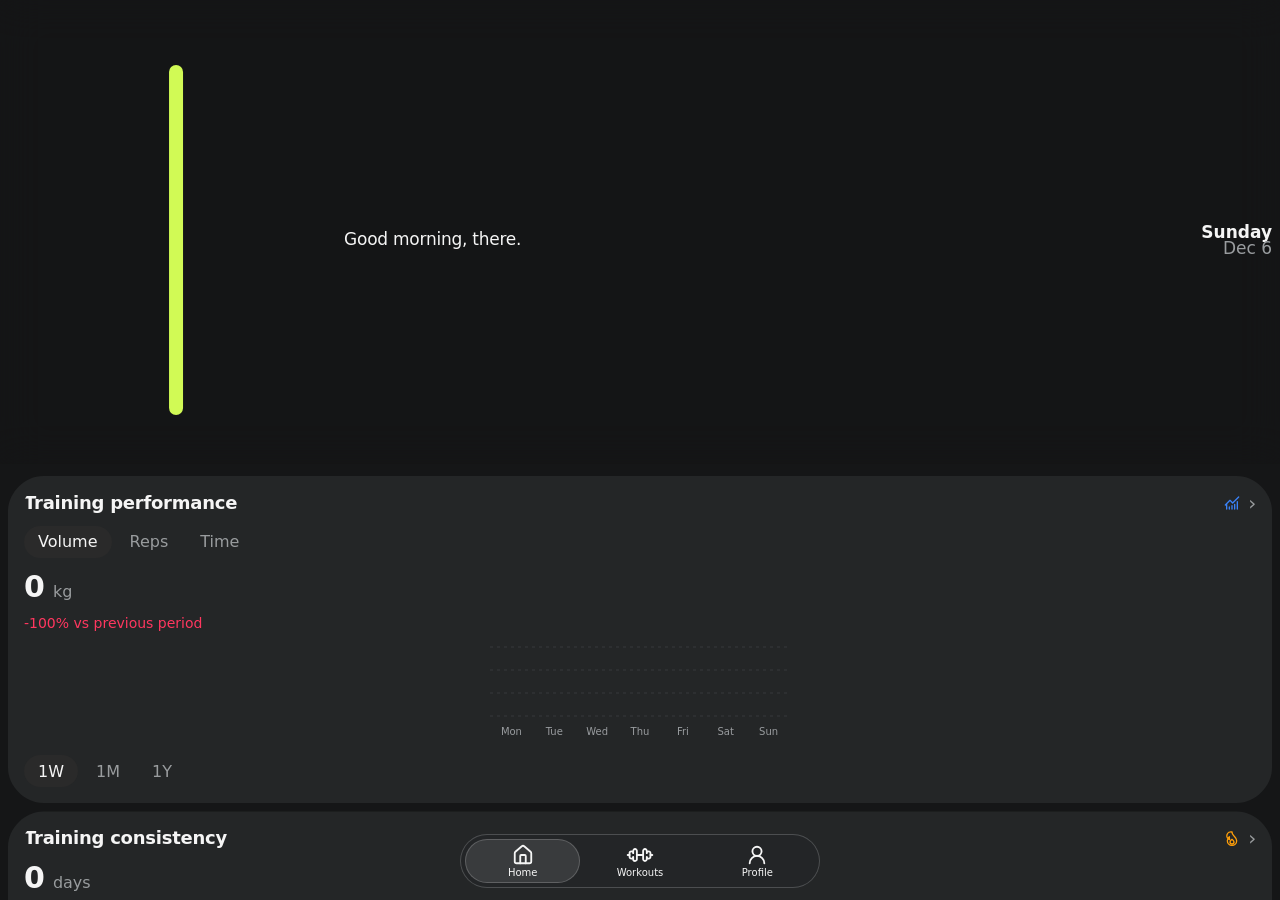
==== commit 73ad53ca: "Build 80: consolidate global headline geometry" ====
--- a/index.html
+++ b/index.html
@@ -1 +1 @@
-<!doctype html><html lang="en" data-theme="graphite"><head><meta charset="utf-8"><meta name="viewport" content="width=device-width,initial-scale=1,viewport-fit=cover"><meta name="form-build" content="79"><meta name="theme-color" content="#151617"><meta name="color-scheme" content="dark"><script>(()=>{const themes={studio:{tint:"#F8F8FA",scheme:"light"},"studio-dark":{tint:"#000000",scheme:"dark"},graphite:{tint:"#151617",scheme:"dark"},obsidian:{tint:"#101012",scheme:"dark"}};const media=matchMedia("(prefers-color-scheme: dark)");function resolve(choice){return choice==="studio"||choice==="studio-dark"?media.matches?"studio-dark":"studio":choice==="obsidian"?"obsidian":"graphite"}function apply(choice){const resolved=resolve(choice),tokens=themes[resolved];document.documentElement.dataset.theme=resolved;document.querySelector('meta[name="theme-color"]').content=tokens.tint;document.querySelector('meta[name="color-scheme"]').content=tokens.scheme;return resolved}let saved="graphite";try{saved=localStorage.getItem("form.appearance.v1")||saved}catch{}window.FormAppearance={apply,media};apply(saved)})();</script><title>FORM Lab</title><link rel="stylesheet" href="src/style.css?v=79"></head><body><main id="shell"><section id="scroll"><header><div class="headline-row"><svg class="headline-signature" viewBox="0 0 24 32" aria-hidden="true" focusable="false"><path d="M12 4 L12 16 L12 28"/></svg><h1 id="headline" class="form-headline">FORM Lab</h1><div id="home-date"><strong id="weekday"></strong><span id="date-value"></span></div></div><small>Build 79 · <span id="profile"></span> <span id="update-status" role="status"></span></small></header><div data-page="Home"><section id="home-dashboard" aria-label="Training dashboard"><article id="performance-card"><button class="home-card-label progress-detail" id="performance-detail"><span>Training performance</span><svg data-lucide="chart-no-axes-combined" aria-hidden="true" viewBox="0 0 24 24" fill="none" stroke="currentColor" stroke-width="2" stroke-linecap="round" stroke-linejoin="round"><path d="M4 14v7M8 18v3M12 16v5M16 14v7M20 10v11M2 15l7-7 4 4 9-9"/></svg><span aria-hidden="true">›</span></button><div class="progress-segments" id="metric-select" role="group" aria-label="Training metric"><button type="button" data-value="Volume" aria-pressed="true">Volume</button><button type="button" data-value="Reps" aria-pressed="false">Reps</button><button type="button" data-value="Time" aria-pressed="false">Time</button></div><div id="performance-value"><strong>—</strong><small>kg</small></div><small id="performance-change">Import training history</small><svg id="performance-chart" viewBox="0 0 300 100" role="img" aria-label="No training history"></svg><div class="progress-segments" id="period-select" role="group" aria-label="Time period"><button type="button" data-value="1W" aria-pressed="true">1W</button><button type="button" data-value="1M" aria-pressed="false">1M</button><button type="button" data-value="1Y" aria-pressed="false">1Y</button></div></article><article id="streak-card"><button id="consistency-detail" class="home-card-label progress-detail"><span>Training consistency</span><svg data-lucide="flame" aria-hidden="true" focusable="false" viewBox="0 0 24 24" fill="none" stroke="currentColor" stroke-width="2" stroke-linecap="round" stroke-linejoin="round"><path d="M8.5 14.5A6 6 0 0 1 12 3c0 4 2 5 4 7 1.5 1.5 3 3.4 3 6a7 7 0 0 1-14 0c0-2 1-4 3-6 0 2 0 3 .5 4.5Z"/><path d="M12 21a3 3 0 0 0 3-3c0-1.5-1-2.5-3-4-2 1.5-3 2.5-3 4a3 3 0 0 0 3 3Z"/></svg><span aria-hidden="true">›</span></button><div id="streak-value"><strong>—</strong><small>No training history connected</small></div><div class="streak-week"><div id="week-days" aria-label="Training week"></div></div><small id="week-summary">Import training history in Profile.</small></article></section></div><div data-page="Training" hidden></div><div data-page="Profile" hidden><section id="settings-menu"><article class="settings-group settings-menu"><button type="button" class="settings-row" data-settings-open="account"><span class="settings-leading" data-settings-icon="user-round"></span><span class="settings-label">Account</span><span class="settings-value" id="settings-name"></span><span class="settings-chevron" data-settings-icon="chevron-right"></span></button></article><article class="settings-group settings-menu"><button type="button" class="settings-row" data-settings-select="appearance" aria-haspopup="dialog" aria-expanded="false"><span class="settings-leading" data-settings-icon="palette"></span><span class="settings-label">Appearance</span><span class="settings-value" id="settings-theme"></span><span class="settings-chevron" data-settings-icon="chevron-right"></span></button><label class="settings-row timer-setting"><span class="settings-leading"><svg viewBox="0 0 24 24" fill="none" stroke="currentColor" stroke-width="2" stroke-linecap="round" stroke-linejoin="round" aria-hidden="true"><circle cx="12" cy="13" r="8"/><path d="M12 9v4l3 2M9 2h6m3 3 2 2"/></svg></span><span class="settings-label">Show timer bar</span><input id="show-timer-bar" class="diagnostic-switch" type="checkbox" role="switch"></label><button type="button" class="settings-row" data-settings-select="mode" aria-haspopup="dialog" aria-expanded="false"><span class="settings-leading" data-settings-icon="database"></span><span class="settings-label">Training mode</span><span class="settings-value" id="settings-mode"></span><span class="settings-chevron" data-settings-icon="chevron-right"></span></button><button type="button" class="settings-row" data-settings-open="import"><span class="settings-leading" data-settings-icon="download"></span><span class="settings-label">Import training data</span><span class="settings-chevron" data-settings-icon="chevron-right"></span></button><button type="button" class="settings-row" data-settings-open="manage"><span class="settings-leading" data-settings-icon="hard-drive"></span><span class="settings-label">Manage data</span><span class="settings-chevron" data-settings-icon="chevron-right"></span></button></article><article class="settings-group settings-menu"><button type="button" id="diagnostic-open" class="settings-row"><span class="settings-leading" data-settings-icon="sliders-horizontal"></span><span class="settings-label">Diagnostics</span><span class="settings-chevron" data-settings-icon="chevron-right"></span></button></article><small id="settings-selection-status" role="status"></small><small id="demo-warning" class="settings-demo-warning">Demo data includes an original 8,788 kg calf-raise logging error. Do not use it as a training target.</small><small class="settings-build">FORM · Build 79</small></section><section class="settings-panel" data-settings-panel="account" data-settings-title="Account" hidden><button type="button" class="settings-back" data-settings-back><span data-settings-icon="chevron-left"></span> Profile</button><article class="settings-group"><form id="name-form"><label for="display-name">Display name</label><input id="display-name" maxlength="60" autocomplete="given-name" placeholder="Enter your name"><small>Shown in your Home greeting. Leave blank to use “there”.</small><button type="submit">Save name</button><small id="name-status" role="status"></small></form></article></section><section hidden id="settings-appearance-adapter"><fieldset id="theme-options"><legend>Theme</legend><label><input type="radio" name="theme" value="studio"><span class="theme-swatch studio-swatch"></span><span>Studio<small>Follows system appearance</small></span></label><label><input type="radio" name="theme" value="graphite"><span class="theme-swatch graphite-swatch"></span><span>Graphite Lime<small>Graphite and electric lime</small></span></label><label><input type="radio" name="theme" value="obsidian"><span class="theme-swatch obsidian-swatch"></span><span>Obsidian Red<small>Black and vivid red</small></span></label></fieldset><small id="theme-status" role="status"></small></section><section hidden id="settings-mode-adapter"><select id="training-mode"><option value="demo">Demo Mode</option><option value="personal">Personal Mode</option></select><small id="mode-status" role="status"></small></section><section class="settings-panel" data-settings-panel="import" data-settings-title="Import training data" hidden><button type="button" class="settings-back" data-settings-back><span data-settings-icon="chevron-left"></span> Profile</button><article class="settings-group"><label for="history-import">Import Hevy JSON</label><input id="history-import" type="file" accept=".json,application/json"><label for="history-paste">Or paste private import data</label><textarea id="history-paste" rows="3" placeholder="Paste JSON or copied import blocks"></textarea><button id="history-paste-submit" type="button">Import pasted data</button><small id="import-status" role="status"></small></article></section><section class="settings-panel" data-settings-panel="manage" data-settings-title="Manage data" hidden><button type="button" class="settings-back" data-settings-back><span data-settings-icon="chevron-left"></span> Profile</button><section id="imported-routines"></section><section id="imported-history"></section></section></div><div data-page="Diagnostic" hidden><button id="diagnostic-back" aria-label="Back to Profile">‹ Profile</button><section class="diagnostic-menu"><h2>Visual guides</h2><div class="settings-group settings-menu"><label class="settings-row diagnostic-row"><svg aria-hidden="true" viewBox="0 0 24 24" fill="none" stroke="currentColor" stroke-width="2"><rect x="4" y="4" width="16" height="16" rx="3" stroke-dasharray="none"/></svg><span>Alignment guides (all)</span><input type="checkbox" id="guides" class="diagnostic-switch"></label><label class="settings-row diagnostic-row"><svg aria-hidden="true" viewBox="0 0 24 24" fill="none" stroke="#3785ff" stroke-width="2"><rect x="4" y="4" width="16" height="16" rx="3" stroke-dasharray="4 3"/></svg><span>Viewport boundaries</span><input type="checkbox" id="guide-viewport" checked class="diagnostic-switch"></label><label class="settings-row diagnostic-row"><svg aria-hidden="true" viewBox="0 0 24 24" fill="none" stroke="#bf5af2" stroke-width="2"><rect x="4" y="4" width="16" height="16" rx="3" stroke-dasharray="4 3"/></svg><span>Headline alignment</span><input type="checkbox" id="guide-headline" checked class="diagnostic-switch"></label><label class="settings-row diagnostic-row"><svg aria-hidden="true" viewBox="0 0 24 24" fill="none" stroke="#34c759" stroke-width="2"><rect x="4" y="4" width="16" height="16" rx="3" stroke-dasharray="4 3"/></svg><span>Card and control boundaries</span><input type="checkbox" id="guide-cards" checked class="diagnostic-switch"></label><label class="settings-row diagnostic-row"><svg aria-hidden="true" viewBox="0 0 24 24" fill="none" stroke="#ff9500" stroke-width="2"><rect x="4" y="4" width="16" height="16" rx="3" stroke-dasharray="4 3"/></svg><span>Camera boundary</span><input type="checkbox" id="guide-camera" checked class="diagnostic-switch"></label><label class="settings-row diagnostic-row"><svg aria-hidden="true" viewBox="0 0 24 24" fill="none" stroke="#ff9500" stroke-width="2"><rect x="4" y="4" width="16" height="16" rx="3" stroke-dasharray="4 3"/></svg><span>Camera alignment lines</span><input type="checkbox" id="guide-camera-lines" checked class="diagnostic-switch"></label><label class="settings-row diagnostic-row"><svg aria-hidden="true" viewBox="0 0 24 24" fill="none" stroke="#999999" stroke-width="2"><rect x="4" y="4" width="16" height="16" rx="3" stroke-dasharray="4 3"/></svg><span>Hinge / simulated division lines</span><input type="checkbox" id="guide-hinge" checked class="diagnostic-switch"></label><label class="settings-row diagnostic-row"><svg aria-hidden="true" viewBox="0 0 24 24" fill="none" stroke="#999999" stroke-width="2"><rect x="4" y="4" width="16" height="16" rx="3" stroke-dasharray="4 3"/></svg><span>Safe area boundaries</span><input type="checkbox" id="guide-safe" checked class="diagnostic-switch"></label></div><div class="settings-group diagnostic-measure"><details id="measure"><summary><svg data-lucide="chevron-down" aria-hidden="true" focusable="false" viewBox="0 0 24 24" fill="none" stroke="currentColor" stroke-width="2" stroke-linecap="round" stroke-linejoin="round"><path d="m6 9 6 6 6-6"/></svg>Measurements</summary><pre id="report"></pre></details></div></section><div class="diagnostic-fixture" hidden><article><h2>Controls</h2><button id="tap">Tap · 0</button> <button id="popup">Pop-out</button></article><section id="diagnostic-controls"><article><details open><summary><svg data-lucide="chevron-down" aria-hidden="true" focusable="false" viewBox="0 0 24 24" fill="none" stroke="currentColor" stroke-width="2" stroke-linecap="round" stroke-linejoin="round"><path d="m6 9 6 6 6-6"/></svg>Exercise 01</summary><div class="set"><span>01</span><label>kg <input aria-label="Weight" type="number" value="60"></label><label>reps <input aria-label="Reps" type="number" value="12"></label><button id="check" aria-pressed="false" aria-label="Complete set"><svg data-lucide="check" aria-hidden="true" focusable="false" viewBox="0 0 24 24" fill="none" stroke="currentColor" stroke-width="2" stroke-linecap="round" stroke-linejoin="round"><path d="M20 6 9 17l-5-5"/></svg></button></div></details></article><article><details><summary><svg data-lucide="chevron-down" aria-hidden="true" focusable="false" viewBox="0 0 24 24" fill="none" stroke="currentColor" stroke-width="2" stroke-linecap="round" stroke-linejoin="round"><path d="m6 9 6 6 6-6"/></svg>Exercise 02</summary><p>Expansion test</p><label>Notes <input aria-label="Notes"></label></details></article><article class="end-marker">End of scroll test</article></section><section id="stacked-pair" aria-label="Stacked cards"><article class="blue">Card 01 <small>Layout test</small></article><article class="purple">Card 02 <small>Layout test</small></article></section><section id="side-pair" aria-label="Side-by-side cards"><article class="blue">Card 03 <small>Layout test</small></article><article class="purple">Card 04 <small>Layout test</small></article></section><label>Posture test <select id="posture-test"><option value="auto">Auto (device)</option><option value="flat">Simulate flat</option><option value="folded">Simulate semi-folded</option></select></label></div><article class="end-marker diagnostic-fixture" hidden>End of scroll test</article></div></section><div id="timer-glass" aria-hidden="true"></div><aside id="timer" aria-label="Rest timer"><div id="liquid-fill" aria-hidden="true"></div><button id="minus" aria-label="Subtract 15 seconds"><svg data-lucide="minus" aria-hidden="true" focusable="false" viewBox="0 0 24 24" fill="none" stroke="currentColor" stroke-width="2" stroke-linecap="round" stroke-linejoin="round"><path d="M5 12h14"/></svg></button><span id="clock">1:30</span><button id="plus" aria-label="Add 15 seconds"><svg data-lucide="plus" aria-hidden="true" focusable="false" viewBox="0 0 24 24" fill="none" stroke="currentColor" stroke-width="2" stroke-linecap="round" stroke-linejoin="round"><path d="M5 12h14"/><path d="M12 5v14"/></svg></button><span class="timer-divider" aria-hidden="true"></span><button id="run" aria-label="Start timer"><svg data-lucide="play" aria-hidden="true" focusable="false" viewBox="0 0 24 24" fill="none" stroke="currentColor" stroke-width="2" stroke-linecap="round" stroke-linejoin="round"><polygon points="6 3 20 12 6 21 6 3"/></svg></button><button id="reset" aria-label="Reset timer"><svg data-lucide="rotate-ccw" aria-hidden="true" focusable="false" viewBox="0 0 24 24" fill="none" stroke="currentColor" stroke-width="2" stroke-linecap="round" stroke-linejoin="round"><path d="M3 12a9 9 0 1 0 9-9 9.75 9.75 0 0 0-6.74 2.74L3 8"/><path d="M3 3v5h5"/></svg></button></aside><nav aria-label="Test navigation"></nav><svg id="overlay" aria-hidden="true"></svg><div id="safe"></div></main><dialog id="settings-choice" aria-label="Select setting"><div id="settings-choice-options"></div></dialog><dialog id="insights-dialog"><h2 id="insights-title">Training insights</h2><div id="insights-content"></div><form method="dialog"><button>Done</button></form></dialog><dialog id="history-dialog"><h2 id="history-title">Training history</h2><div id="history-detail"></div><form method="dialog"><button>Done</button></form></dialog><dialog id="dialog"><h2>Pop-out test</h2><p>Shared component</p><form method="dialog"><button>Done</button></form></dialog><script>if(new URLSearchParams(location.search).get("engineeringTests")==="1"){document.querySelectorAll(".diagnostic-fixture").forEach(e=>e.hidden=false);}</script><script src="src/hardware.js?v=79"></script><script src="src/layout.js?v=79"></script><script src="src/icons.js?v=79"></script><script src="src/app.js?v=79"></script><script src="src/demo-data.js?v=79"></script><script src="src/history.js?v=79"></script><script src="src/profile.js?v=79"></script><script src="src/diagnostics.js?v=79"></script><script src="src/update.js?v=79"></script><script src="src/corners.js?v=79"></script><script>FormUpdate.start(79,()=>labCanUpdate());</script></body></html>+<!doctype html><html lang="en" data-theme="graphite"><head><meta charset="utf-8"><meta name="viewport" content="width=device-width,initial-scale=1,viewport-fit=cover"><meta name="form-build" content="80"><meta name="theme-color" content="#151617"><meta name="color-scheme" content="dark"><script>(()=>{const themes={studio:{tint:"#F8F8FA",scheme:"light"},"studio-dark":{tint:"#000000",scheme:"dark"},graphite:{tint:"#151617",scheme:"dark"},obsidian:{tint:"#101012",scheme:"dark"}};const media=matchMedia("(prefers-color-scheme: dark)");function resolve(choice){return choice==="studio"||choice==="studio-dark"?media.matches?"studio-dark":"studio":choice==="obsidian"?"obsidian":"graphite"}function apply(choice){const resolved=resolve(choice),tokens=themes[resolved];document.documentElement.dataset.theme=resolved;document.querySelector('meta[name="theme-color"]').content=tokens.tint;document.querySelector('meta[name="color-scheme"]').content=tokens.scheme;return resolved}let saved="graphite";try{saved=localStorage.getItem("form.appearance.v1")||saved}catch{}window.FormAppearance={apply,media};apply(saved)})();</script><title>FORM Lab</title><link rel="stylesheet" href="src/style.css?v=80"></head><body><main id="shell"><section id="scroll"><header><div class="headline-row"><svg class="headline-signature" viewBox="0 0 24 32" aria-hidden="true" focusable="false"><path d="M12 4 L12 16 L12 28"/></svg><h1 id="headline" class="form-headline">FORM Lab</h1><div id="home-date"><strong id="weekday"></strong><span id="date-value"></span></div></div><small>Build 80 · <span id="profile"></span> <span id="update-status" role="status"></span></small></header><div data-page="Home"><section id="home-dashboard" aria-label="Training dashboard"><article id="performance-card"><button class="home-card-label progress-detail" id="performance-detail"><span>Training performance</span><svg data-lucide="chart-no-axes-combined" aria-hidden="true" viewBox="0 0 24 24" fill="none" stroke="currentColor" stroke-width="2" stroke-linecap="round" stroke-linejoin="round"><path d="M4 14v7M8 18v3M12 16v5M16 14v7M20 10v11M2 15l7-7 4 4 9-9"/></svg><span aria-hidden="true">›</span></button><div class="progress-segments" id="metric-select" role="group" aria-label="Training metric"><button type="button" data-value="Volume" aria-pressed="true">Volume</button><button type="button" data-value="Reps" aria-pressed="false">Reps</button><button type="button" data-value="Time" aria-pressed="false">Time</button></div><div id="performance-value"><strong>—</strong><small>kg</small></div><small id="performance-change">Import training history</small><svg id="performance-chart" viewBox="0 0 300 100" role="img" aria-label="No training history"></svg><div class="progress-segments" id="period-select" role="group" aria-label="Time period"><button type="button" data-value="1W" aria-pressed="true">1W</button><button type="button" data-value="1M" aria-pressed="false">1M</button><button type="button" data-value="1Y" aria-pressed="false">1Y</button></div></article><article id="streak-card"><button id="consistency-detail" class="home-card-label progress-detail"><span>Training consistency</span><svg data-lucide="flame" aria-hidden="true" focusable="false" viewBox="0 0 24 24" fill="none" stroke="currentColor" stroke-width="2" stroke-linecap="round" stroke-linejoin="round"><path d="M8.5 14.5A6 6 0 0 1 12 3c0 4 2 5 4 7 1.5 1.5 3 3.4 3 6a7 7 0 0 1-14 0c0-2 1-4 3-6 0 2 0 3 .5 4.5Z"/><path d="M12 21a3 3 0 0 0 3-3c0-1.5-1-2.5-3-4-2 1.5-3 2.5-3 4a3 3 0 0 0 3 3Z"/></svg><span aria-hidden="true">›</span></button><div id="streak-value"><strong>—</strong><small>No training history connected</small></div><div class="streak-week"><div id="week-days" aria-label="Training week"></div></div><small id="week-summary">Import training history in Profile.</small></article></section></div><div data-page="Training" hidden></div><div data-page="Profile" hidden><section id="settings-menu"><article class="settings-group settings-menu"><button type="button" class="settings-row" data-settings-open="account"><span class="settings-leading" data-settings-icon="user-round"></span><span class="settings-label">Account</span><span class="settings-value" id="settings-name"></span><span class="settings-chevron" data-settings-icon="chevron-right"></span></button></article><article class="settings-group settings-menu"><button type="button" class="settings-row" data-settings-select="appearance" aria-haspopup="dialog" aria-expanded="false"><span class="settings-leading" data-settings-icon="palette"></span><span class="settings-label">Appearance</span><span class="settings-value" id="settings-theme"></span><span class="settings-chevron" data-settings-icon="chevron-right"></span></button><label class="settings-row timer-setting"><span class="settings-leading"><svg viewBox="0 0 24 24" fill="none" stroke="currentColor" stroke-width="2" stroke-linecap="round" stroke-linejoin="round" aria-hidden="true"><circle cx="12" cy="13" r="8"/><path d="M12 9v4l3 2M9 2h6m3 3 2 2"/></svg></span><span class="settings-label">Show timer bar</span><input id="show-timer-bar" class="diagnostic-switch" type="checkbox" role="switch"></label><button type="button" class="settings-row" data-settings-select="mode" aria-haspopup="dialog" aria-expanded="false"><span class="settings-leading" data-settings-icon="database"></span><span class="settings-label">Training mode</span><span class="settings-value" id="settings-mode"></span><span class="settings-chevron" data-settings-icon="chevron-right"></span></button><button type="button" class="settings-row" data-settings-open="import"><span class="settings-leading" data-settings-icon="download"></span><span class="settings-label">Import training data</span><span class="settings-chevron" data-settings-icon="chevron-right"></span></button><button type="button" class="settings-row" data-settings-open="manage"><span class="settings-leading" data-settings-icon="hard-drive"></span><span class="settings-label">Manage data</span><span class="settings-chevron" data-settings-icon="chevron-right"></span></button></article><article class="settings-group settings-menu"><button type="button" id="diagnostic-open" class="settings-row"><span class="settings-leading" data-settings-icon="sliders-horizontal"></span><span class="settings-label">Diagnostics</span><span class="settings-chevron" data-settings-icon="chevron-right"></span></button></article><small id="settings-selection-status" role="status"></small><small id="demo-warning" class="settings-demo-warning">Demo data includes an original 8,788 kg calf-raise logging error. Do not use it as a training target.</small><small class="settings-build">FORM · Build 80</small></section><section class="settings-panel" data-settings-panel="account" data-settings-title="Account" hidden><button type="button" class="settings-back" data-settings-back><span data-settings-icon="chevron-left"></span> Profile</button><article class="settings-group"><form id="name-form"><label for="display-name">Display name</label><input id="display-name" maxlength="60" autocomplete="given-name" placeholder="Enter your name"><small>Shown in your Home greeting. Leave blank to use “there”.</small><button type="submit">Save name</button><small id="name-status" role="status"></small></form></article></section><section hidden id="settings-appearance-adapter"><fieldset id="theme-options"><legend>Theme</legend><label><input type="radio" name="theme" value="studio"><span class="theme-swatch studio-swatch"></span><span>Studio<small>Follows system appearance</small></span></label><label><input type="radio" name="theme" value="graphite"><span class="theme-swatch graphite-swatch"></span><span>Graphite Lime<small>Graphite and electric lime</small></span></label><label><input type="radio" name="theme" value="obsidian"><span class="theme-swatch obsidian-swatch"></span><span>Obsidian Red<small>Black and vivid red</small></span></label></fieldset><small id="theme-status" role="status"></small></section><section hidden id="settings-mode-adapter"><select id="training-mode"><option value="demo">Demo Mode</option><option value="personal">Personal Mode</option></select><small id="mode-status" role="status"></small></section><section class="settings-panel" data-settings-panel="import" data-settings-title="Import training data" hidden><button type="button" class="settings-back" data-settings-back><span data-settings-icon="chevron-left"></span> Profile</button><article class="settings-group"><label for="history-import">Import Hevy JSON</label><input id="history-import" type="file" accept=".json,application/json"><label for="history-paste">Or paste private import data</label><textarea id="history-paste" rows="3" placeholder="Paste JSON or copied import blocks"></textarea><button id="history-paste-submit" type="button">Import pasted data</button><small id="import-status" role="status"></small></article></section><section class="settings-panel" data-settings-panel="manage" data-settings-title="Manage data" hidden><button type="button" class="settings-back" data-settings-back><span data-settings-icon="chevron-left"></span> Profile</button><section id="imported-routines"></section><section id="imported-history"></section></section></div><div data-page="Diagnostic" hidden><button id="diagnostic-back" aria-label="Back to Profile">‹ Profile</button><section class="diagnostic-menu"><h2>Visual guides</h2><div class="settings-group settings-menu"><label class="settings-row diagnostic-row"><svg aria-hidden="true" viewBox="0 0 24 24" fill="none" stroke="currentColor" stroke-width="2"><rect x="4" y="4" width="16" height="16" rx="3" stroke-dasharray="none"/></svg><span>Alignment guides (all)</span><input type="checkbox" id="guides" class="diagnostic-switch"></label><label class="settings-row diagnostic-row"><svg aria-hidden="true" viewBox="0 0 24 24" fill="none" stroke="#3785ff" stroke-width="2"><rect x="4" y="4" width="16" height="16" rx="3" stroke-dasharray="4 3"/></svg><span>Viewport boundaries</span><input type="checkbox" id="guide-viewport" checked class="diagnostic-switch"></label><label class="settings-row diagnostic-row"><svg aria-hidden="true" viewBox="0 0 24 24" fill="none" stroke="#bf5af2" stroke-width="2"><rect x="4" y="4" width="16" height="16" rx="3" stroke-dasharray="4 3"/></svg><span>Headline alignment</span><input type="checkbox" id="guide-headline" checked class="diagnostic-switch"></label><label class="settings-row diagnostic-row"><svg aria-hidden="true" viewBox="0 0 24 24" fill="none" stroke="#34c759" stroke-width="2"><rect x="4" y="4" width="16" height="16" rx="3" stroke-dasharray="4 3"/></svg><span>Card and control boundaries</span><input type="checkbox" id="guide-cards" checked class="diagnostic-switch"></label><label class="settings-row diagnostic-row"><svg aria-hidden="true" viewBox="0 0 24 24" fill="none" stroke="#ff9500" stroke-width="2"><rect x="4" y="4" width="16" height="16" rx="3" stroke-dasharray="4 3"/></svg><span>Camera boundary</span><input type="checkbox" id="guide-camera" checked class="diagnostic-switch"></label><label class="settings-row diagnostic-row"><svg aria-hidden="true" viewBox="0 0 24 24" fill="none" stroke="#ff9500" stroke-width="2"><rect x="4" y="4" width="16" height="16" rx="3" stroke-dasharray="4 3"/></svg><span>Camera alignment lines</span><input type="checkbox" id="guide-camera-lines" checked class="diagnostic-switch"></label><label class="settings-row diagnostic-row"><svg aria-hidden="true" viewBox="0 0 24 24" fill="none" stroke="#999999" stroke-width="2"><rect x="4" y="4" width="16" height="16" rx="3" stroke-dasharray="4 3"/></svg><span>Hinge / simulated division lines</span><input type="checkbox" id="guide-hinge" checked class="diagnostic-switch"></label><label class="settings-row diagnostic-row"><svg aria-hidden="true" viewBox="0 0 24 24" fill="none" stroke="#999999" stroke-width="2"><rect x="4" y="4" width="16" height="16" rx="3" stroke-dasharray="4 3"/></svg><span>Safe area boundaries</span><input type="checkbox" id="guide-safe" checked class="diagnostic-switch"></label></div><div class="settings-group diagnostic-measure"><details id="measure"><summary><svg data-lucide="chevron-down" aria-hidden="true" focusable="false" viewBox="0 0 24 24" fill="none" stroke="currentColor" stroke-width="2" stroke-linecap="round" stroke-linejoin="round"><path d="m6 9 6 6 6-6"/></svg>Measurements</summary><pre id="report"></pre></details></div></section><div class="diagnostic-fixture" hidden><article><h2>Controls</h2><button id="tap">Tap · 0</button> <button id="popup">Pop-out</button></article><section id="diagnostic-controls"><article><details open><summary><svg data-lucide="chevron-down" aria-hidden="true" focusable="false" viewBox="0 0 24 24" fill="none" stroke="currentColor" stroke-width="2" stroke-linecap="round" stroke-linejoin="round"><path d="m6 9 6 6 6-6"/></svg>Exercise 01</summary><div class="set"><span>01</span><label>kg <input aria-label="Weight" type="number" value="60"></label><label>reps <input aria-label="Reps" type="number" value="12"></label><button id="check" aria-pressed="false" aria-label="Complete set"><svg data-lucide="check" aria-hidden="true" focusable="false" viewBox="0 0 24 24" fill="none" stroke="currentColor" stroke-width="2" stroke-linecap="round" stroke-linejoin="round"><path d="M20 6 9 17l-5-5"/></svg></button></div></details></article><article><details><summary><svg data-lucide="chevron-down" aria-hidden="true" focusable="false" viewBox="0 0 24 24" fill="none" stroke="currentColor" stroke-width="2" stroke-linecap="round" stroke-linejoin="round"><path d="m6 9 6 6 6-6"/></svg>Exercise 02</summary><p>Expansion test</p><label>Notes <input aria-label="Notes"></label></details></article><article class="end-marker">End of scroll test</article></section><section id="stacked-pair" aria-label="Stacked cards"><article class="blue">Card 01 <small>Layout test</small></article><article class="purple">Card 02 <small>Layout test</small></article></section><section id="side-pair" aria-label="Side-by-side cards"><article class="blue">Card 03 <small>Layout test</small></article><article class="purple">Card 04 <small>Layout test</small></article></section><label>Posture test <select id="posture-test"><option value="auto">Auto (device)</option><option value="flat">Simulate flat</option><option value="folded">Simulate semi-folded</option></select></label></div><article class="end-marker diagnostic-fixture" hidden>End of scroll test</article></div></section><div id="timer-glass" aria-hidden="true"></div><aside id="timer" aria-label="Rest timer"><div id="liquid-fill" aria-hidden="true"></div><button id="minus" aria-label="Subtract 15 seconds"><svg data-lucide="minus" aria-hidden="true" focusable="false" viewBox="0 0 24 24" fill="none" stroke="currentColor" stroke-width="2" stroke-linecap="round" stroke-linejoin="round"><path d="M5 12h14"/></svg></button><span id="clock">1:30</span><button id="plus" aria-label="Add 15 seconds"><svg data-lucide="plus" aria-hidden="true" focusable="false" viewBox="0 0 24 24" fill="none" stroke="currentColor" stroke-width="2" stroke-linecap="round" stroke-linejoin="round"><path d="M5 12h14"/><path d="M12 5v14"/></svg></button><span class="timer-divider" aria-hidden="true"></span><button id="run" aria-label="Start timer"><svg data-lucide="play" aria-hidden="true" focusable="false" viewBox="0 0 24 24" fill="none" stroke="currentColor" stroke-width="2" stroke-linecap="round" stroke-linejoin="round"><polygon points="6 3 20 12 6 21 6 3"/></svg></button><button id="reset" aria-label="Reset timer"><svg data-lucide="rotate-ccw" aria-hidden="true" focusable="false" viewBox="0 0 24 24" fill="none" stroke="currentColor" stroke-width="2" stroke-linecap="round" stroke-linejoin="round"><path d="M3 12a9 9 0 1 0 9-9 9.75 9.75 0 0 0-6.74 2.74L3 8"/><path d="M3 3v5h5"/></svg></button></aside><nav aria-label="Test navigation"></nav><svg id="overlay" aria-hidden="true"></svg><div id="safe"></div></main><dialog id="settings-choice" aria-label="Select setting"><div id="settings-choice-options"></div></dialog><dialog id="insights-dialog"><h2 id="insights-title">Training insights</h2><div id="insights-content"></div><form method="dialog"><button>Done</button></form></dialog><dialog id="history-dialog"><h2 id="history-title">Training history</h2><div id="history-detail"></div><form method="dialog"><button>Done</button></form></dialog><dialog id="dialog"><h2>Pop-out test</h2><p>Shared component</p><form method="dialog"><button>Done</button></form></dialog><script>if(new URLSearchParams(location.search).get("engineeringTests")==="1"){document.querySelectorAll(".diagnostic-fixture").forEach(e=>e.hidden=false);}</script><script src="src/hardware.js?v=80"></script><script src="src/layout.js?v=80"></script><script src="src/icons.js?v=80"></script><script src="src/app.js?v=80"></script><script src="src/demo-data.js?v=80"></script><script src="src/history.js?v=80"></script><script src="src/profile.js?v=80"></script><script src="src/diagnostics.js?v=80"></script><script src="src/update.js?v=80"></script><script src="src/corners.js?v=80"></script><script>FormUpdate.start(80,()=>labCanUpdate());</script></body></html>
--- a/src/style.css
+++ b/src/style.css
@@ -1,7 +1,7 @@
 :root{--font-family:-apple-system,BlinkMacSystemFont,system-ui,sans-serif;--type-body:17px;--type-headline:28px;--type-card:24px;--type-section:20px;--type-caption:13px;--type-small:12px;--type-micro:11px;--type-clock:26px;--weight-regular:400;--weight-medium:500;--weight-semibold:600;--weight-bold:700;font-family:var(--font-family);font-size:var(--type-body);font-weight:var(--weight-regular);line-height:1.35;--canvas:#f8f8fa;--surface:#fff;--elevated:#f2f2f7;--ink:#18181b;--muted:#62626c;--line:#dedee3;--selected:#e9e9ee;--accent:#007aff;--on-accent:#fff;--primary:#18181b;--on-primary:#fff;--glass:rgba(248,248,250,.15);--dock-bg:#ffffff8c;--streak:#18181b;--on-streak:#fff;--action-bg:#e7efff;--action-ink:#0058b9;color:var(--ink);background:var(--canvas);color-scheme:light;--corner-shape:squircle;--card:28px;--button:20px;--small:12px;--popup:40px;--menu-row-radius:16px;--settings-row-height:56px;--settings-icon:22px;--settings-label:19px;--settings-padding:16px;--settings-icon-gap:14px;--settings-group-gap:32px;--outline-width:1px;--separator-width:.5px;--popup-blur:24px;--surface-outline:color-mix(in srgb,var(--ink) 12%,transparent);--dock:28px;--capsule:9999px;--timer-height:56px;--outer-gap:8px;--timer-nav-gap:8px;--nav-edge-bottom:12px;--nav-control-height:44px;--nav-inner-padding:4px;--nav-edge-right:8px;--nav-rail-width:64px;--blue:#007aff}:root[data-theme=graphite]{color-scheme:dark;--canvas:#151617;--surface:#242628;--elevated:#333639;--ink:#f5f5f5;--muted:#999c9f;--line:#414447;--selected:#414447;--accent:#d1fa55;--on-accent:#151617;--primary:#d1fa55;--on-primary:#151617;--glass:rgba(21,22,23,.15);--dock-bg:#2426288c;--streak:#f5f5f5;--on-streak:#151617;--action-bg:#333639;--action-ink:#d1fa55}:root[data-theme=studio-dark]{color-scheme:dark;--canvas:#000;--surface:#1c1c1e;--elevated:#2c2c2e;--ink:#fff;--muted:#98989d;--line:#38383a;--selected:#38383a;--accent:#0a84ff;--on-accent:#fff;--primary:#fff;--on-primary:#18181b;--glass:rgba(0,0,0,.15);--dock-bg:#1c1c1e8c;--streak:#fff;--on-streak:#18181b;--action-bg:#2c2c2e;--action-ink:#64b5ff}:root[data-theme=obsidian]{color-scheme:dark;--canvas:#101012;--surface:#1c1c1e;--elevated:#2c2c2e;--ink:#fff;--muted:#98989d;--line:#38383a;--selected:#38383a;--accent:#ff453a;--on-accent:#fff;--primary:#ff453a;--on-primary:#fff;--glass:rgba(16,16,18,.15);--dock-bg:#1c1c1e8c;--streak:#fff;--on-streak:#18181b;--action-bg:#2c2c2e;--action-ink:#ff6961}*{box-sizing:border-box}body{margin:0;overflow:hidden;touch-action:pan-x pan-y}button,input,summary,select,textarea{font:inherit}select{max-width:100%;font-size:var(--type-body)}button{border:0;border-radius:var(--button);padding:8px 12px;min-height:44px;background:var(--action-bg);color:var(--action-ink);touch-action:manipulation}button[aria-pressed=true]{background:#248a3d;color:white}input:not([type=checkbox]){width:64px;min-width:0;border:1px solid var(--line);border-radius:var(--small);padding:6px;font-size:var(--type-body)}#shell{position:fixed;inset:0;--right:16px;--dashboard-inset:var(--outer-gap);--rail:0px;--bottom:calc(var(--nav-edge-bottom) + var(--nav-control-height) + 2 * var(--nav-inner-padding) + 2 * var(--outline-width) + var(--timer-nav-gap));--timer-clearance:calc(var(--timer-height) + var(--outer-gap));--timer-blur:14px;--timer-fade:40px;--timer-motion:240ms;--safeL:env(safe-area-inset-left,0px);--safeR:env(safe-area-inset-right,0px);--safeT:env(safe-area-inset-top,0px);--safeB:env(safe-area-inset-bottom,0px)}#shell[data-rail=true]{--rail:calc(var(--nav-edge-right) + var(--nav-rail-width) + var(--timer-nav-gap) - var(--dashboard-inset));--bottom:16px}#scroll{position:absolute;inset:0 var(--safeR) var(--safeB) var(--safeL);overflow:auto;padding:0 calc(var(--right) + var(--rail)) calc(var(--bottom) + var(--timer-clearance)) var(--left);overscroll-behavior:contain}header{position:sticky;top:0;z-index:2;margin-inline:calc(-1 * var(--left)) calc(-1 * (var(--right) + var(--rail)));margin-bottom:var(--gap);padding:calc(var(--top) + var(--safeT)) calc(var(--right) + var(--rail)) var(--gap) var(--left);background:var(--glass);-webkit-backdrop-filter:blur(20px) saturate(100%);backdrop-filter:blur(20px) saturate(100%);box-shadow:inset 0 -1px rgba(0,0,0,.035)}@supports not ((backdrop-filter:blur(1px)) or (-webkit-backdrop-filter:blur(1px))){header{background:var(--canvas)}}h1{font-size:var(--type-headline);font-weight:var(--weight-semibold);margin:0;line-height:1.12;letter-spacing:-.5px}small{display:block;color:var(--muted);font-size:var(--type-caption)}article{background:var(--surface);border-radius:var(--card);padding:16px;margin-bottom:var(--gap);min-width:0}article.blue{background:#dceaff;color:#1758a8}article.purple{background:#ede4fa;color:#7545b5}#stacked-pair,#side-pair{display:grid;margin-bottom:var(--gap)}#stacked-pair{gap:var(--test-gap,12px);grid-template-columns:minmax(0,1fr);transition:gap 240ms ease}#stacked-pair article{min-height:var(--test-height,96px);transition:min-height 240ms ease}#stacked-pair article:nth-child(2){min-height:var(--second-height,96px)}#side-pair{grid-template-columns:minmax(0,var(--side-left,1fr)) minmax(0,1fr);gap:var(--side-gap,12px);transition:grid-template-columns 240ms ease,gap 240ms ease}#stacked-pair article,#side-pair article{margin:0;overflow-wrap:anywhere}#side-pair article{min-height:112px}h2,summary{font-size:var(--type-section);font-weight:var(--weight-semibold);line-height:1.2;margin:0 0 8px}.set{display:flex;align-items:center;justify-content:space-between;gap:6px;background:var(--elevated);padding:8px;border-radius:var(--button)}.set label{display:flex;flex-direction:column;font-size:var(--type-small)}.set input{width:58px}#timer-glass{position:absolute;left:var(--safeL);right:calc(var(--rail) + var(--safeR));bottom:calc(var(--bottom) + var(--safeB));height:calc(var(--timer-height) + var(--timer-fade));pointer-events:none;opacity:1;transition:opacity var(--timer-motion) ease;background:linear-gradient(to bottom,transparent,var(--canvas));-webkit-backdrop-filter:blur(var(--timer-blur));backdrop-filter:blur(var(--timer-blur));-webkit-mask-image:linear-gradient(to bottom,transparent,black var(--timer-fade));mask-image:linear-gradient(to bottom,transparent,black var(--timer-fade))} #timer{position:absolute;bottom:calc(var(--bottom) + var(--safeB));left:calc(var(--safeL) + var(--dashboard-inset));right:calc(var(--safeR) + var(--rail) + var(--dashboard-inset));height:var(--timer-height);display:flex;align-items:center;gap:2px;padding:4px 6px;background:var(--surface);border:var(--outline-width) solid var(--surface-outline);border-radius:var(--capsule);isolation:isolate;overflow:hidden;transition:opacity var(--timer-motion) ease,transform var(--timer-motion) ease;opacity:1;transform:translateY(0)}#liquid-fill{position:absolute;inset:0;background:var(--accent);pointer-events:none;clip-path:polygon(0 0,100% 0,100% 100%,0 100%)}#timer button,#clock,.timer-divider{position:relative;color:var(--ink)}#timer button{padding:0;flex:0 0 44px;min-width:44px;min-height:44px;background:transparent;border-radius:var(--capsule);display:grid;place-items:center}#timer svg{width:22px;height:22px;fill:none;stroke:currentColor;stroke-width:2;stroke-linecap:round;stroke-linejoin:round}#clock{flex:1;min-width:0;text-align:center;font-size:var(--type-clock);font-weight:var(--weight-semibold);font-variant-numeric:tabular-nums}.timer-divider{height:24px;width:1px;background:currentColor;opacity:.25;flex:none}nav{position:absolute;bottom:calc(var(--nav-edge-bottom) + var(--safeB));left:var(--safeL);right:var(--safeR);margin:auto;width:min(360px,calc(100% - 32px));display:flex;align-items:center;justify-content:center;gap:6px;padding:0;background:transparent}nav .destinations{position:relative;isolation:isolate;display:flex;flex:1;min-width:0;justify-content:space-around;gap:2px;background:var(--settings-surface,var(--surface));background:color-mix(in srgb,var(--settings-surface,var(--surface)) 94%,transparent);-webkit-backdrop-filter:blur(8px);backdrop-filter:blur(8px);border:var(--outline-width) solid var(--settings-outline);border-radius:var(--capsule);padding:var(--nav-inner-padding);box-shadow:none;overflow:hidden}nav button{transition:background 180ms ease,color 180ms ease;background:transparent;color:var(--ink);min-width:0;min-height:var(--nav-control-height);flex:1;padding:4px;display:grid;place-items:center;border-radius:var(--capsule)}nav button[aria-pressed=true]{background:transparent;color:var(--ink)}nav svg{width:22px;height:22px;fill:none;stroke:currentColor;stroke-width:2;stroke-linecap:round;stroke-linejoin:round}#shell[data-rail=true] nav{left:auto;right:calc(var(--nav-edge-right) + var(--safeR));top:calc(76px + var(--safeT));width:var(--nav-rail-width);flex-direction:column;justify-content:flex-start}#shell[data-rail=true] nav .destinations{flex:0 0 auto;width:100%;flex-direction:column}#shell[data-rail=true] nav button{flex:none;width:100%}#overlay{position:absolute;inset:0;width:100%;height:100%;pointer-events:none;contain:strict;overflow:hidden}#safe{position:absolute;visibility:hidden;pointer-events:none;padding:var(--safeT) var(--safeR) var(--safeB) var(--safeL)}pre{white-space:pre-wrap;overflow-wrap:anywhere;font-size:var(--type-small)}dialog{background:var(--surface);color:var(--ink);border:var(--outline-width) solid var(--surface-outline);border-radius:var(--popup);max-width:calc(100% - 32px);max-height:85%;overflow:auto;padding:24px}dialog::backdrop{background:#0005}.end-marker{background:#e4f4e9;color:#248a3d}@media(prefers-reduced-motion:reduce){*{scroll-behavior:auto!important;transition:none!important}}[hidden]{display:none!important}[data-page="Diagnostic"] label{display:flex;align-items:center;gap:8px;min-height:44px;flex-wrap:wrap}
 /* Home uses the shared vertical scrolling viewport; its card edges align with the timer. */
 #scroll:has(> [data-page=Home]:not([hidden])){padding-inline:var(--dashboard-inset) calc(var(--dashboard-inset) + var(--rail));overflow-x:hidden;overflow-y:auto}
-#scroll:has(> [data-page=Home]:not([hidden]))>header{margin-inline:calc(-1 * var(--dashboard-inset)) calc(-1 * (var(--dashboard-inset) + var(--rail)));margin-bottom:12px}
+
 [data-page=Home]{width:100%;min-width:0}
 #home-dashboard{display:grid;width:100%;min-width:0;grid-template-columns:minmax(0,1fr);grid-auto-rows:auto;align-items:start;gap:8px;margin-bottom:0;--home-surface:var(--surface);--home-text:var(--ink);--home-muted:var(--muted);--home-selection:var(--selected);--home-divider:var(--line);--home-day-bg:var(--elevated);--home-day-ink:var(--streak);--home-day-check:var(--on-streak);--home-blue:var(--progress-blue);--home-green:var(--progress-green);--home-flame:#ff9f0a;--home-heading:18px;--home-metric:30px}
 #shell[data-profile=FP] #home-dashboard{grid-template-columns:minmax(0,1fr)}
@@ -13,7 +13,7 @@
 
 [data-lucide]{width:20px;height:20px;flex:none;vertical-align:middle}nav [data-lucide]{width:22px;height:22px}summary{display:flex;align-items:center;gap:8px;list-style:none;cursor:pointer}summary::-webkit-details-marker{display:none}summary [data-lucide]{order:1;margin-inline-start:auto;transition:transform 160ms ease}details[open]>summary [data-lucide]{transform:rotate(180deg)}
 
-.headline-row{display:grid;grid-template-columns:var(--headline-glyph-width) minmax(0,1fr);grid-template-rows:minmax(var(--headline-action),auto) auto;align-items:center;justify-content:start;column-gap:0;row-gap:0;min-height:56px;position:relative}.headline-row h1{min-width:0;max-width:100%;white-space:nowrap;overflow:hidden;text-overflow:ellipsis;text-align:left;font-size:var(--headline-size);font-weight:500;line-height:1.15;letter-spacing:-.25px}#home-date{display:none;grid-column:2;text-align:left;line-height:16px;color:var(--muted)}#home-date strong,#home-date span{display:inline;font-size:var(--type-caption);font-weight:var(--weight-regular)}#home-date strong{margin-right:4px}#scroll:has(> [data-page=Home]:not([hidden])) #home-date{display:block}#history-import{width:100%;max-width:100%}#history-dialog{max-height:80%;overflow:auto}#imported-routines details,#imported-history details{margin-bottom:8px}#timer button:focus-visible{outline:2px solid currentColor;outline-offset:-3px}
+.headline-row{display:grid;grid-template-columns:var(--headline-glyph-width) minmax(0,1fr) auto;grid-template-rows:var(--headline-action);align-items:center;column-gap:0;height:var(--headline-action);min-height:var(--headline-action);position:relative}.form-headline{min-width:0;max-width:100%;white-space:nowrap;overflow:hidden;text-overflow:ellipsis;text-align:left;font-size:var(--headline-size);font-weight:500;line-height:1.15;letter-spacing:-.25px}#home-date{display:none;grid-column:2;text-align:left;line-height:16px;color:var(--muted)}#home-date strong,#home-date span{display:inline;font-size:var(--type-caption);font-weight:var(--weight-regular)}#home-date strong{margin-right:4px}#scroll:has(> [data-page=Home]:not([hidden])) #home-date{display:block}#history-import{width:100%;max-width:100%}#history-dialog{max-height:80%;overflow:auto}#imported-routines details,#imported-history details{margin-bottom:8px}#timer button:focus-visible{outline:2px solid currentColor;outline-offset:-3px}
 #theme-options{border:0;padding:0;margin:0;min-width:0}#theme-options label{display:flex;align-items:center;gap:var(--settings-icon-gap);padding:10px 0;min-height:var(--settings-row-height);font-size:var(--settings-label);cursor:pointer}#theme-options input{accent-color:var(--accent)}.theme-swatch{display:block;width:42px;height:32px;border:1px solid var(--line);border-radius:var(--small);flex:none}.studio-swatch{background:linear-gradient(135deg,#f8f8fa 0 50%,#18181b 50% 75%,#007aff 75%)}.graphite-swatch{background:linear-gradient(135deg,#151617 0 50%,#242628 50% 75%,#d1fa55 75%)}#timer-ink{position:absolute;inset:0;pointer-events:none;color:var(--on-accent);z-index:1}#timer-ink svg{position:absolute;width:100%;height:100%;overflow:visible}#timer-ink text{font-family:inherit;font-weight:var(--weight-semibold);font-variant-numeric:tabular-nums}#timer-ink .ink-icon{fill:none;stroke:currentColor;stroke-width:2;stroke-linecap:round;stroke-linejoin:round}#timer-ink .ink-clock{fill:currentColor;stroke:none}
 #history-paste{display:block;width:100%;min-width:0;resize:vertical;border:1px solid var(--line);border-radius:var(--small);background:var(--surface);color:var(--ink);padding:8px;font:inherit;margin:8px 0}
 html,body{background-color:var(--canvas)}
@@ -103,8 +103,8 @@
 
 /* Home headline: shared appearance, existing profile alignment. */
 
-#shell[data-profile=FP] #scroll:has(> [data-page=Home]:not([hidden]))>header{padding-inline:var(--dashboard-inset) calc(var(--dashboard-inset) + var(--rail));padding-bottom:0}
-#shell[data-profile=FP] #scroll:has(> [data-page=Home]:not([hidden]))>header>small{display:none}
+#shell[data-profile=FP] 
+
 
 
 
@@ -113,9 +113,9 @@
 #home-date strong,#home-date span{font-size:var(--headline-subtitle)}
 #scroll>header>small{display:none}#shell[data-page=Diagnostic] #scroll>header>small{display:block;text-align:center}
 #scroll:has(>[data-page=Training][data-view=library]:not([hidden])) .headline-row h1{max-width:calc(100% - 104px)}
-#scroll:has(>[data-page=Training][data-view=library]:not([hidden])) .routine-library-action{position:sticky;top:calc(var(--top) + var(--safeT) + 6px);z-index:3;height:0;margin:0!important;transform:translateY(calc(-56px - var(--gap)));pointer-events:none}.routine-library-action button{pointer-events:auto}
+#scroll:has(>[data-page=Training][data-view=library]:not([hidden])) .routine-library-action{position:sticky;top:calc(var(--top) + var(--safeT) + 6px);z-index:3;height:0;margin:0!important;transform:translateY(calc(-44px - var(--gap)));pointer-events:none}.routine-library-action button{pointer-events:auto}
 #scroll:has(>[data-page=Training][data-view=editor]:not([hidden]))>header,#scroll:has(>[data-page=Training][data-view=active]:not([hidden]))>header{display:none}
-.routine-headline{position:sticky;top:0;z-index:2;display:grid!important;grid-template-columns:76px minmax(0,1fr) 76px;align-items:center;min-height:56px;padding-top:calc(var(--top) + var(--safeT));background:var(--canvas);background:color-mix(in srgb,var(--canvas) 82%,transparent);backdrop-filter:blur(20px);-webkit-backdrop-filter:blur(20px)}.routine-headline h2{font-size:var(--headline-size)!important;font-weight:500;text-align:left;white-space:nowrap;overflow:hidden;text-overflow:ellipsis;margin:0}.routine-headline>div{min-width:0}.routine-headline>button{height:var(--headline-action);border-radius:999px;padding:0 8px;background:var(--elevated);color:var(--ink)}.routine-headline>button:first-child{width:var(--headline-action);font-size:24px}.routine-headline>button:last-child{background:var(--ink);color:var(--canvas)}
+.routine-headline>div{min-width:0}.routine-headline>button{height:var(--headline-action);border-radius:999px;padding:0 8px;background:var(--elevated);color:var(--ink)}.routine-headline>button:first-child{width:var(--headline-action);font-size:24px}.routine-headline>button:last-child{background:var(--ink);color:var(--canvas)}
 
 /* Build 63: screenshot-derived grouped settings. */
 :root{--settings-chevron:20px;--settings-outline:color-mix(in srgb,var(--ink) 20%,transparent)}
@@ -158,7 +158,10 @@
 #shell{-webkit-user-select:none;user-select:none;-webkit-touch-callout:none}#shell input:not([type=checkbox]):not([type=radio]),#shell textarea,#shell [contenteditable]:not([contenteditable="false"]){-webkit-user-select:text;user-select:text;-webkit-touch-callout:default}
 
 /* Build 77: One signature geometry, current FORM typography. */
-.headline-signature{display:block;width:var(--headline-glyph-width);height:var(--headline-glyph-height);color:var(--accent);fill:none;stroke:currentColor;stroke-width:var(--headline-stroke);stroke-linecap:round;stroke-linejoin:round;flex:none}.headline-row>.headline-signature{grid-column:1;grid-row:1}.headline-row>.form-headline{grid-column:2;grid-row:1;translate:var(--headline-optical-offset) 0}#home-date{translate:var(--headline-optical-offset) 0}.routine-headline{grid-template-columns:var(--headline-action) minmax(0,1fr) 76px}.routine-headline .form-headline{text-align:left}.routine-headline .headline-signature{display:inline-block;vertical-align:middle}.routine-headline .headline-title-group{display:flex;align-items:center;min-width:0}.routine-headline .headline-title-group .form-headline{min-width:0;translate:var(--headline-optical-offset) 0}
+.headline-signature{display:block;width:var(--headline-glyph-width);height:var(--headline-glyph-height);color:var(--accent);fill:none;stroke:currentColor;stroke-width:var(--headline-stroke);stroke-linecap:round;stroke-linejoin:round;flex:none}.headline-row>.headline-signature{grid-column:1;grid-row:1}.headline-row>.form-headline{grid-column:2;grid-row:1;translate:var(--headline-optical-offset) 0}
 
 /* Build 79: symmetric trailing Home date lockup. */
-#scroll:has(> [data-page=Home]:not([hidden])) .headline-row{grid-template-columns:var(--headline-glyph-width) minmax(0,1fr) auto;grid-template-rows:var(--headline-action);min-height:var(--headline-action);column-gap:0}#scroll:has(> [data-page=Home]:not([hidden])) #home-date{grid-column:3;grid-row:1;text-align:right;translate:none;margin-left:8px;height:32px;align-self:center}#home-date strong,#home-date span{display:block;line-height:16px}#home-date strong{font-weight:var(--weight-bold);margin-right:0;color:var(--ink)}
+#scroll:has(> [data-page=Home]:not([hidden])) #home-date{grid-column:3;grid-row:1;text-align:right;translate:none;margin-left:8px;height:32px;align-self:center}#home-date strong,#home-date span{display:block;line-height:16px}#home-date strong{font-weight:var(--weight-bold);margin-right:0;color:var(--ink)}
+
+/* Build 80: shared headline geometry, independent content insets. */
+#scroll>header{margin-inline:calc(-1 * var(--left)) calc(-1 * (var(--right) + var(--rail)));padding-inline:var(--dashboard-inset) calc(var(--dashboard-inset) + var(--rail));padding-bottom:0;margin-bottom:12px}#scroll:has(> [data-page=Home]:not([hidden]))>header{margin-inline:calc(-1 * var(--dashboard-inset)) calc(-1 * (var(--dashboard-inset) + var(--rail)))}.routine-headline{position:sticky;top:0;z-index:2;box-sizing:content-box;padding-top:calc(var(--top) + var(--safeT));margin-inline:calc(var(--dashboard-inset) - var(--left)) calc(var(--dashboard-inset) - var(--right));margin-bottom:12px;background:var(--glass);backdrop-filter:blur(20px);-webkit-backdrop-filter:blur(20px)}.routine-headline>.headline-leading-action{grid-column:1;grid-row:1;width:44px;height:44px;justify-self:center;background:transparent;color:var(--accent);padding:0;display:grid;place-items:center;z-index:1}.headline-leading-action svg{pointer-events:none}.routine-headline>.headline-trailing{grid-column:3;grid-row:1;display:flex;align-items:center;gap:8px;margin-left:8px}.routine-headline>.headline-trailing button{height:var(--headline-action);border-radius:var(--capsule);padding:0 12px;background:var(--ink);color:var(--canvas)}
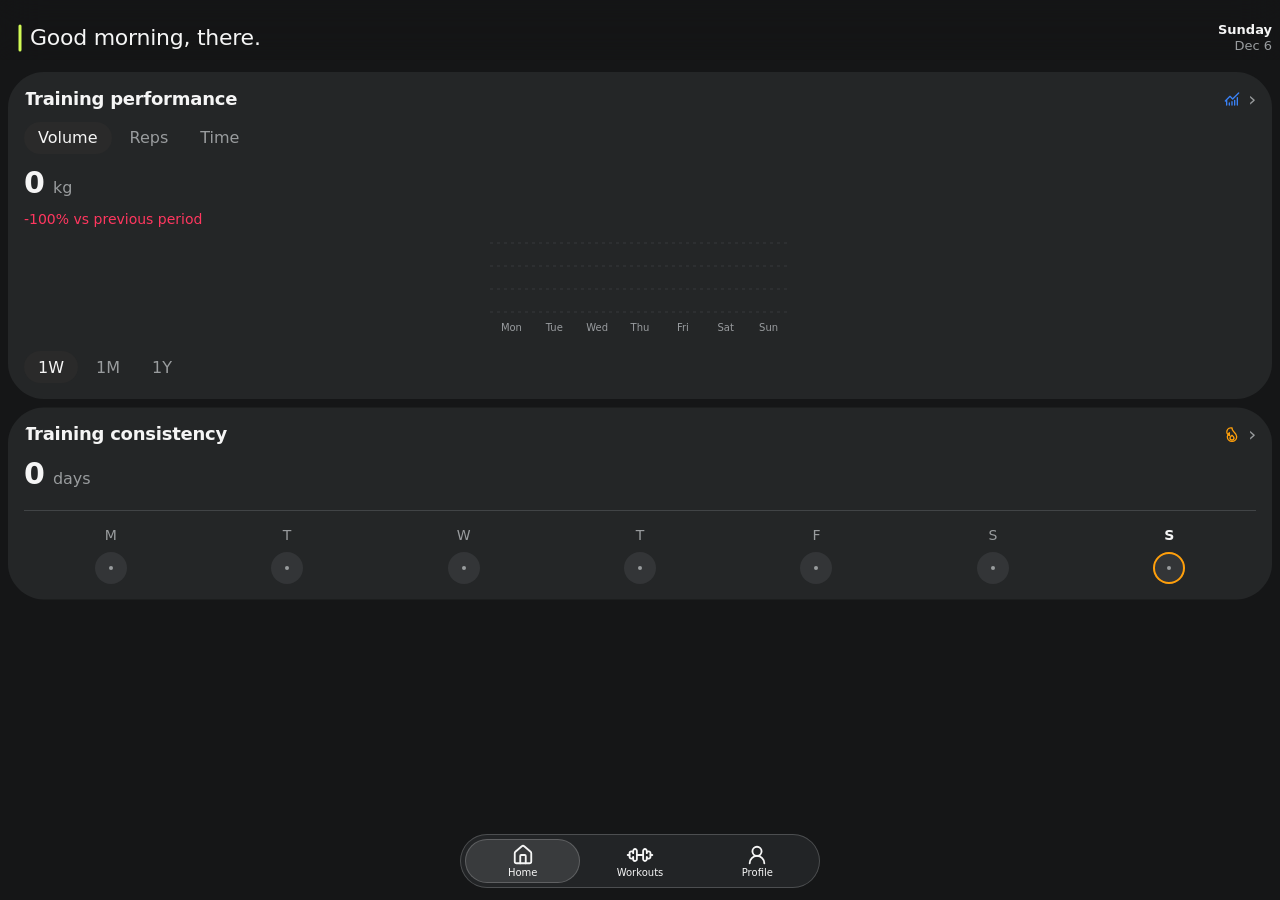
==== commit c1199d64: "Build 81: repair global headline token selector and SVG bounds" ====
--- a/index.html
+++ b/index.html
@@ -1 +1 @@
-<!doctype html><html lang="en" data-theme="graphite"><head><meta charset="utf-8"><meta name="viewport" content="width=device-width,initial-scale=1,viewport-fit=cover"><meta name="form-build" content="80"><meta name="theme-color" content="#151617"><meta name="color-scheme" content="dark"><script>(()=>{const themes={studio:{tint:"#F8F8FA",scheme:"light"},"studio-dark":{tint:"#000000",scheme:"dark"},graphite:{tint:"#151617",scheme:"dark"},obsidian:{tint:"#101012",scheme:"dark"}};const media=matchMedia("(prefers-color-scheme: dark)");function resolve(choice){return choice==="studio"||choice==="studio-dark"?media.matches?"studio-dark":"studio":choice==="obsidian"?"obsidian":"graphite"}function apply(choice){const resolved=resolve(choice),tokens=themes[resolved];document.documentElement.dataset.theme=resolved;document.querySelector('meta[name="theme-color"]').content=tokens.tint;document.querySelector('meta[name="color-scheme"]').content=tokens.scheme;return resolved}let saved="graphite";try{saved=localStorage.getItem("form.appearance.v1")||saved}catch{}window.FormAppearance={apply,media};apply(saved)})();</script><title>FORM Lab</title><link rel="stylesheet" href="src/style.css?v=80"></head><body><main id="shell"><section id="scroll"><header><div class="headline-row"><svg class="headline-signature" viewBox="0 0 24 32" aria-hidden="true" focusable="false"><path d="M12 4 L12 16 L12 28"/></svg><h1 id="headline" class="form-headline">FORM Lab</h1><div id="home-date"><strong id="weekday"></strong><span id="date-value"></span></div></div><small>Build 80 · <span id="profile"></span> <span id="update-status" role="status"></span></small></header><div data-page="Home"><section id="home-dashboard" aria-label="Training dashboard"><article id="performance-card"><button class="home-card-label progress-detail" id="performance-detail"><span>Training performance</span><svg data-lucide="chart-no-axes-combined" aria-hidden="true" viewBox="0 0 24 24" fill="none" stroke="currentColor" stroke-width="2" stroke-linecap="round" stroke-linejoin="round"><path d="M4 14v7M8 18v3M12 16v5M16 14v7M20 10v11M2 15l7-7 4 4 9-9"/></svg><span aria-hidden="true">›</span></button><div class="progress-segments" id="metric-select" role="group" aria-label="Training metric"><button type="button" data-value="Volume" aria-pressed="true">Volume</button><button type="button" data-value="Reps" aria-pressed="false">Reps</button><button type="button" data-value="Time" aria-pressed="false">Time</button></div><div id="performance-value"><strong>—</strong><small>kg</small></div><small id="performance-change">Import training history</small><svg id="performance-chart" viewBox="0 0 300 100" role="img" aria-label="No training history"></svg><div class="progress-segments" id="period-select" role="group" aria-label="Time period"><button type="button" data-value="1W" aria-pressed="true">1W</button><button type="button" data-value="1M" aria-pressed="false">1M</button><button type="button" data-value="1Y" aria-pressed="false">1Y</button></div></article><article id="streak-card"><button id="consistency-detail" class="home-card-label progress-detail"><span>Training consistency</span><svg data-lucide="flame" aria-hidden="true" focusable="false" viewBox="0 0 24 24" fill="none" stroke="currentColor" stroke-width="2" stroke-linecap="round" stroke-linejoin="round"><path d="M8.5 14.5A6 6 0 0 1 12 3c0 4 2 5 4 7 1.5 1.5 3 3.4 3 6a7 7 0 0 1-14 0c0-2 1-4 3-6 0 2 0 3 .5 4.5Z"/><path d="M12 21a3 3 0 0 0 3-3c0-1.5-1-2.5-3-4-2 1.5-3 2.5-3 4a3 3 0 0 0 3 3Z"/></svg><span aria-hidden="true">›</span></button><div id="streak-value"><strong>—</strong><small>No training history connected</small></div><div class="streak-week"><div id="week-days" aria-label="Training week"></div></div><small id="week-summary">Import training history in Profile.</small></article></section></div><div data-page="Training" hidden></div><div data-page="Profile" hidden><section id="settings-menu"><article class="settings-group settings-menu"><button type="button" class="settings-row" data-settings-open="account"><span class="settings-leading" data-settings-icon="user-round"></span><span class="settings-label">Account</span><span class="settings-value" id="settings-name"></span><span class="settings-chevron" data-settings-icon="chevron-right"></span></button></article><article class="settings-group settings-menu"><button type="button" class="settings-row" data-settings-select="appearance" aria-haspopup="dialog" aria-expanded="false"><span class="settings-leading" data-settings-icon="palette"></span><span class="settings-label">Appearance</span><span class="settings-value" id="settings-theme"></span><span class="settings-chevron" data-settings-icon="chevron-right"></span></button><label class="settings-row timer-setting"><span class="settings-leading"><svg viewBox="0 0 24 24" fill="none" stroke="currentColor" stroke-width="2" stroke-linecap="round" stroke-linejoin="round" aria-hidden="true"><circle cx="12" cy="13" r="8"/><path d="M12 9v4l3 2M9 2h6m3 3 2 2"/></svg></span><span class="settings-label">Show timer bar</span><input id="show-timer-bar" class="diagnostic-switch" type="checkbox" role="switch"></label><button type="button" class="settings-row" data-settings-select="mode" aria-haspopup="dialog" aria-expanded="false"><span class="settings-leading" data-settings-icon="database"></span><span class="settings-label">Training mode</span><span class="settings-value" id="settings-mode"></span><span class="settings-chevron" data-settings-icon="chevron-right"></span></button><button type="button" class="settings-row" data-settings-open="import"><span class="settings-leading" data-settings-icon="download"></span><span class="settings-label">Import training data</span><span class="settings-chevron" data-settings-icon="chevron-right"></span></button><button type="button" class="settings-row" data-settings-open="manage"><span class="settings-leading" data-settings-icon="hard-drive"></span><span class="settings-label">Manage data</span><span class="settings-chevron" data-settings-icon="chevron-right"></span></button></article><article class="settings-group settings-menu"><button type="button" id="diagnostic-open" class="settings-row"><span class="settings-leading" data-settings-icon="sliders-horizontal"></span><span class="settings-label">Diagnostics</span><span class="settings-chevron" data-settings-icon="chevron-right"></span></button></article><small id="settings-selection-status" role="status"></small><small id="demo-warning" class="settings-demo-warning">Demo data includes an original 8,788 kg calf-raise logging error. Do not use it as a training target.</small><small class="settings-build">FORM · Build 80</small></section><section class="settings-panel" data-settings-panel="account" data-settings-title="Account" hidden><button type="button" class="settings-back" data-settings-back><span data-settings-icon="chevron-left"></span> Profile</button><article class="settings-group"><form id="name-form"><label for="display-name">Display name</label><input id="display-name" maxlength="60" autocomplete="given-name" placeholder="Enter your name"><small>Shown in your Home greeting. Leave blank to use “there”.</small><button type="submit">Save name</button><small id="name-status" role="status"></small></form></article></section><section hidden id="settings-appearance-adapter"><fieldset id="theme-options"><legend>Theme</legend><label><input type="radio" name="theme" value="studio"><span class="theme-swatch studio-swatch"></span><span>Studio<small>Follows system appearance</small></span></label><label><input type="radio" name="theme" value="graphite"><span class="theme-swatch graphite-swatch"></span><span>Graphite Lime<small>Graphite and electric lime</small></span></label><label><input type="radio" name="theme" value="obsidian"><span class="theme-swatch obsidian-swatch"></span><span>Obsidian Red<small>Black and vivid red</small></span></label></fieldset><small id="theme-status" role="status"></small></section><section hidden id="settings-mode-adapter"><select id="training-mode"><option value="demo">Demo Mode</option><option value="personal">Personal Mode</option></select><small id="mode-status" role="status"></small></section><section class="settings-panel" data-settings-panel="import" data-settings-title="Import training data" hidden><button type="button" class="settings-back" data-settings-back><span data-settings-icon="chevron-left"></span> Profile</button><article class="settings-group"><label for="history-import">Import Hevy JSON</label><input id="history-import" type="file" accept=".json,application/json"><label for="history-paste">Or paste private import data</label><textarea id="history-paste" rows="3" placeholder="Paste JSON or copied import blocks"></textarea><button id="history-paste-submit" type="button">Import pasted data</button><small id="import-status" role="status"></small></article></section><section class="settings-panel" data-settings-panel="manage" data-settings-title="Manage data" hidden><button type="button" class="settings-back" data-settings-back><span data-settings-icon="chevron-left"></span> Profile</button><section id="imported-routines"></section><section id="imported-history"></section></section></div><div data-page="Diagnostic" hidden><button id="diagnostic-back" aria-label="Back to Profile">‹ Profile</button><section class="diagnostic-menu"><h2>Visual guides</h2><div class="settings-group settings-menu"><label class="settings-row diagnostic-row"><svg aria-hidden="true" viewBox="0 0 24 24" fill="none" stroke="currentColor" stroke-width="2"><rect x="4" y="4" width="16" height="16" rx="3" stroke-dasharray="none"/></svg><span>Alignment guides (all)</span><input type="checkbox" id="guides" class="diagnostic-switch"></label><label class="settings-row diagnostic-row"><svg aria-hidden="true" viewBox="0 0 24 24" fill="none" stroke="#3785ff" stroke-width="2"><rect x="4" y="4" width="16" height="16" rx="3" stroke-dasharray="4 3"/></svg><span>Viewport boundaries</span><input type="checkbox" id="guide-viewport" checked class="diagnostic-switch"></label><label class="settings-row diagnostic-row"><svg aria-hidden="true" viewBox="0 0 24 24" fill="none" stroke="#bf5af2" stroke-width="2"><rect x="4" y="4" width="16" height="16" rx="3" stroke-dasharray="4 3"/></svg><span>Headline alignment</span><input type="checkbox" id="guide-headline" checked class="diagnostic-switch"></label><label class="settings-row diagnostic-row"><svg aria-hidden="true" viewBox="0 0 24 24" fill="none" stroke="#34c759" stroke-width="2"><rect x="4" y="4" width="16" height="16" rx="3" stroke-dasharray="4 3"/></svg><span>Card and control boundaries</span><input type="checkbox" id="guide-cards" checked class="diagnostic-switch"></label><label class="settings-row diagnostic-row"><svg aria-hidden="true" viewBox="0 0 24 24" fill="none" stroke="#ff9500" stroke-width="2"><rect x="4" y="4" width="16" height="16" rx="3" stroke-dasharray="4 3"/></svg><span>Camera boundary</span><input type="checkbox" id="guide-camera" checked class="diagnostic-switch"></label><label class="settings-row diagnostic-row"><svg aria-hidden="true" viewBox="0 0 24 24" fill="none" stroke="#ff9500" stroke-width="2"><rect x="4" y="4" width="16" height="16" rx="3" stroke-dasharray="4 3"/></svg><span>Camera alignment lines</span><input type="checkbox" id="guide-camera-lines" checked class="diagnostic-switch"></label><label class="settings-row diagnostic-row"><svg aria-hidden="true" viewBox="0 0 24 24" fill="none" stroke="#999999" stroke-width="2"><rect x="4" y="4" width="16" height="16" rx="3" stroke-dasharray="4 3"/></svg><span>Hinge / simulated division lines</span><input type="checkbox" id="guide-hinge" checked class="diagnostic-switch"></label><label class="settings-row diagnostic-row"><svg aria-hidden="true" viewBox="0 0 24 24" fill="none" stroke="#999999" stroke-width="2"><rect x="4" y="4" width="16" height="16" rx="3" stroke-dasharray="4 3"/></svg><span>Safe area boundaries</span><input type="checkbox" id="guide-safe" checked class="diagnostic-switch"></label></div><div class="settings-group diagnostic-measure"><details id="measure"><summary><svg data-lucide="chevron-down" aria-hidden="true" focusable="false" viewBox="0 0 24 24" fill="none" stroke="currentColor" stroke-width="2" stroke-linecap="round" stroke-linejoin="round"><path d="m6 9 6 6 6-6"/></svg>Measurements</summary><pre id="report"></pre></details></div></section><div class="diagnostic-fixture" hidden><article><h2>Controls</h2><button id="tap">Tap · 0</button> <button id="popup">Pop-out</button></article><section id="diagnostic-controls"><article><details open><summary><svg data-lucide="chevron-down" aria-hidden="true" focusable="false" viewBox="0 0 24 24" fill="none" stroke="currentColor" stroke-width="2" stroke-linecap="round" stroke-linejoin="round"><path d="m6 9 6 6 6-6"/></svg>Exercise 01</summary><div class="set"><span>01</span><label>kg <input aria-label="Weight" type="number" value="60"></label><label>reps <input aria-label="Reps" type="number" value="12"></label><button id="check" aria-pressed="false" aria-label="Complete set"><svg data-lucide="check" aria-hidden="true" focusable="false" viewBox="0 0 24 24" fill="none" stroke="currentColor" stroke-width="2" stroke-linecap="round" stroke-linejoin="round"><path d="M20 6 9 17l-5-5"/></svg></button></div></details></article><article><details><summary><svg data-lucide="chevron-down" aria-hidden="true" focusable="false" viewBox="0 0 24 24" fill="none" stroke="currentColor" stroke-width="2" stroke-linecap="round" stroke-linejoin="round"><path d="m6 9 6 6 6-6"/></svg>Exercise 02</summary><p>Expansion test</p><label>Notes <input aria-label="Notes"></label></details></article><article class="end-marker">End of scroll test</article></section><section id="stacked-pair" aria-label="Stacked cards"><article class="blue">Card 01 <small>Layout test</small></article><article class="purple">Card 02 <small>Layout test</small></article></section><section id="side-pair" aria-label="Side-by-side cards"><article class="blue">Card 03 <small>Layout test</small></article><article class="purple">Card 04 <small>Layout test</small></article></section><label>Posture test <select id="posture-test"><option value="auto">Auto (device)</option><option value="flat">Simulate flat</option><option value="folded">Simulate semi-folded</option></select></label></div><article class="end-marker diagnostic-fixture" hidden>End of scroll test</article></div></section><div id="timer-glass" aria-hidden="true"></div><aside id="timer" aria-label="Rest timer"><div id="liquid-fill" aria-hidden="true"></div><button id="minus" aria-label="Subtract 15 seconds"><svg data-lucide="minus" aria-hidden="true" focusable="false" viewBox="0 0 24 24" fill="none" stroke="currentColor" stroke-width="2" stroke-linecap="round" stroke-linejoin="round"><path d="M5 12h14"/></svg></button><span id="clock">1:30</span><button id="plus" aria-label="Add 15 seconds"><svg data-lucide="plus" aria-hidden="true" focusable="false" viewBox="0 0 24 24" fill="none" stroke="currentColor" stroke-width="2" stroke-linecap="round" stroke-linejoin="round"><path d="M5 12h14"/><path d="M12 5v14"/></svg></button><span class="timer-divider" aria-hidden="true"></span><button id="run" aria-label="Start timer"><svg data-lucide="play" aria-hidden="true" focusable="false" viewBox="0 0 24 24" fill="none" stroke="currentColor" stroke-width="2" stroke-linecap="round" stroke-linejoin="round"><polygon points="6 3 20 12 6 21 6 3"/></svg></button><button id="reset" aria-label="Reset timer"><svg data-lucide="rotate-ccw" aria-hidden="true" focusable="false" viewBox="0 0 24 24" fill="none" stroke="currentColor" stroke-width="2" stroke-linecap="round" stroke-linejoin="round"><path d="M3 12a9 9 0 1 0 9-9 9.75 9.75 0 0 0-6.74 2.74L3 8"/><path d="M3 3v5h5"/></svg></button></aside><nav aria-label="Test navigation"></nav><svg id="overlay" aria-hidden="true"></svg><div id="safe"></div></main><dialog id="settings-choice" aria-label="Select setting"><div id="settings-choice-options"></div></dialog><dialog id="insights-dialog"><h2 id="insights-title">Training insights</h2><div id="insights-content"></div><form method="dialog"><button>Done</button></form></dialog><dialog id="history-dialog"><h2 id="history-title">Training history</h2><div id="history-detail"></div><form method="dialog"><button>Done</button></form></dialog><dialog id="dialog"><h2>Pop-out test</h2><p>Shared component</p><form method="dialog"><button>Done</button></form></dialog><script>if(new URLSearchParams(location.search).get("engineeringTests")==="1"){document.querySelectorAll(".diagnostic-fixture").forEach(e=>e.hidden=false);}</script><script src="src/hardware.js?v=80"></script><script src="src/layout.js?v=80"></script><script src="src/icons.js?v=80"></script><script src="src/app.js?v=80"></script><script src="src/demo-data.js?v=80"></script><script src="src/history.js?v=80"></script><script src="src/profile.js?v=80"></script><script src="src/diagnostics.js?v=80"></script><script src="src/update.js?v=80"></script><script src="src/corners.js?v=80"></script><script>FormUpdate.start(80,()=>labCanUpdate());</script></body></html>+<!doctype html><html lang="en" data-theme="graphite"><head><meta charset="utf-8"><meta name="viewport" content="width=device-width,initial-scale=1,viewport-fit=cover"><meta name="form-build" content="81"><meta name="theme-color" content="#151617"><meta name="color-scheme" content="dark"><script>(()=>{const themes={studio:{tint:"#F8F8FA",scheme:"light"},"studio-dark":{tint:"#000000",scheme:"dark"},graphite:{tint:"#151617",scheme:"dark"},obsidian:{tint:"#101012",scheme:"dark"}};const media=matchMedia("(prefers-color-scheme: dark)");function resolve(choice){return choice==="studio"||choice==="studio-dark"?media.matches?"studio-dark":"studio":choice==="obsidian"?"obsidian":"graphite"}function apply(choice){const resolved=resolve(choice),tokens=themes[resolved];document.documentElement.dataset.theme=resolved;document.querySelector('meta[name="theme-color"]').content=tokens.tint;document.querySelector('meta[name="color-scheme"]').content=tokens.scheme;return resolved}let saved="graphite";try{saved=localStorage.getItem("form.appearance.v1")||saved}catch{}window.FormAppearance={apply,media};apply(saved)})();</script><title>FORM Lab</title><link rel="stylesheet" href="src/style.css?v=81"></head><body><main id="shell"><section id="scroll"><header><div class="headline-row"><svg class="headline-signature" width="24" height="32" viewBox="0 0 24 32" aria-hidden="true" focusable="false"><path d="M12 4 L12 16 L12 28"/></svg><h1 id="headline" class="form-headline">FORM Lab</h1><div id="home-date"><strong id="weekday"></strong><span id="date-value"></span></div></div><small>Build 81 · <span id="profile"></span> <span id="update-status" role="status"></span></small></header><div data-page="Home"><section id="home-dashboard" aria-label="Training dashboard"><article id="performance-card"><button class="home-card-label progress-detail" id="performance-detail"><span>Training performance</span><svg data-lucide="chart-no-axes-combined" aria-hidden="true" viewBox="0 0 24 24" fill="none" stroke="currentColor" stroke-width="2" stroke-linecap="round" stroke-linejoin="round"><path d="M4 14v7M8 18v3M12 16v5M16 14v7M20 10v11M2 15l7-7 4 4 9-9"/></svg><span aria-hidden="true">›</span></button><div class="progress-segments" id="metric-select" role="group" aria-label="Training metric"><button type="button" data-value="Volume" aria-pressed="true">Volume</button><button type="button" data-value="Reps" aria-pressed="false">Reps</button><button type="button" data-value="Time" aria-pressed="false">Time</button></div><div id="performance-value"><strong>—</strong><small>kg</small></div><small id="performance-change">Import training history</small><svg id="performance-chart" viewBox="0 0 300 100" role="img" aria-label="No training history"></svg><div class="progress-segments" id="period-select" role="group" aria-label="Time period"><button type="button" data-value="1W" aria-pressed="true">1W</button><button type="button" data-value="1M" aria-pressed="false">1M</button><button type="button" data-value="1Y" aria-pressed="false">1Y</button></div></article><article id="streak-card"><button id="consistency-detail" class="home-card-label progress-detail"><span>Training consistency</span><svg data-lucide="flame" aria-hidden="true" focusable="false" viewBox="0 0 24 24" fill="none" stroke="currentColor" stroke-width="2" stroke-linecap="round" stroke-linejoin="round"><path d="M8.5 14.5A6 6 0 0 1 12 3c0 4 2 5 4 7 1.5 1.5 3 3.4 3 6a7 7 0 0 1-14 0c0-2 1-4 3-6 0 2 0 3 .5 4.5Z"/><path d="M12 21a3 3 0 0 0 3-3c0-1.5-1-2.5-3-4-2 1.5-3 2.5-3 4a3 3 0 0 0 3 3Z"/></svg><span aria-hidden="true">›</span></button><div id="streak-value"><strong>—</strong><small>No training history connected</small></div><div class="streak-week"><div id="week-days" aria-label="Training week"></div></div><small id="week-summary">Import training history in Profile.</small></article></section></div><div data-page="Training" hidden></div><div data-page="Profile" hidden><section id="settings-menu"><article class="settings-group settings-menu"><button type="button" class="settings-row" data-settings-open="account"><span class="settings-leading" data-settings-icon="user-round"></span><span class="settings-label">Account</span><span class="settings-value" id="settings-name"></span><span class="settings-chevron" data-settings-icon="chevron-right"></span></button></article><article class="settings-group settings-menu"><button type="button" class="settings-row" data-settings-select="appearance" aria-haspopup="dialog" aria-expanded="false"><span class="settings-leading" data-settings-icon="palette"></span><span class="settings-label">Appearance</span><span class="settings-value" id="settings-theme"></span><span class="settings-chevron" data-settings-icon="chevron-right"></span></button><label class="settings-row timer-setting"><span class="settings-leading"><svg viewBox="0 0 24 24" fill="none" stroke="currentColor" stroke-width="2" stroke-linecap="round" stroke-linejoin="round" aria-hidden="true"><circle cx="12" cy="13" r="8"/><path d="M12 9v4l3 2M9 2h6m3 3 2 2"/></svg></span><span class="settings-label">Show timer bar</span><input id="show-timer-bar" class="diagnostic-switch" type="checkbox" role="switch"></label><button type="button" class="settings-row" data-settings-select="mode" aria-haspopup="dialog" aria-expanded="false"><span class="settings-leading" data-settings-icon="database"></span><span class="settings-label">Training mode</span><span class="settings-value" id="settings-mode"></span><span class="settings-chevron" data-settings-icon="chevron-right"></span></button><button type="button" class="settings-row" data-settings-open="import"><span class="settings-leading" data-settings-icon="download"></span><span class="settings-label">Import training data</span><span class="settings-chevron" data-settings-icon="chevron-right"></span></button><button type="button" class="settings-row" data-settings-open="manage"><span class="settings-leading" data-settings-icon="hard-drive"></span><span class="settings-label">Manage data</span><span class="settings-chevron" data-settings-icon="chevron-right"></span></button></article><article class="settings-group settings-menu"><button type="button" id="diagnostic-open" class="settings-row"><span class="settings-leading" data-settings-icon="sliders-horizontal"></span><span class="settings-label">Diagnostics</span><span class="settings-chevron" data-settings-icon="chevron-right"></span></button></article><small id="settings-selection-status" role="status"></small><small id="demo-warning" class="settings-demo-warning">Demo data includes an original 8,788 kg calf-raise logging error. Do not use it as a training target.</small><small class="settings-build">FORM · Build 81</small></section><section class="settings-panel" data-settings-panel="account" data-settings-title="Account" hidden><button type="button" class="settings-back" data-settings-back><span data-settings-icon="chevron-left"></span> Profile</button><article class="settings-group"><form id="name-form"><label for="display-name">Display name</label><input id="display-name" maxlength="60" autocomplete="given-name" placeholder="Enter your name"><small>Shown in your Home greeting. Leave blank to use “there”.</small><button type="submit">Save name</button><small id="name-status" role="status"></small></form></article></section><section hidden id="settings-appearance-adapter"><fieldset id="theme-options"><legend>Theme</legend><label><input type="radio" name="theme" value="studio"><span class="theme-swatch studio-swatch"></span><span>Studio<small>Follows system appearance</small></span></label><label><input type="radio" name="theme" value="graphite"><span class="theme-swatch graphite-swatch"></span><span>Graphite Lime<small>Graphite and electric lime</small></span></label><label><input type="radio" name="theme" value="obsidian"><span class="theme-swatch obsidian-swatch"></span><span>Obsidian Red<small>Black and vivid red</small></span></label></fieldset><small id="theme-status" role="status"></small></section><section hidden id="settings-mode-adapter"><select id="training-mode"><option value="demo">Demo Mode</option><option value="personal">Personal Mode</option></select><small id="mode-status" role="status"></small></section><section class="settings-panel" data-settings-panel="import" data-settings-title="Import training data" hidden><button type="button" class="settings-back" data-settings-back><span data-settings-icon="chevron-left"></span> Profile</button><article class="settings-group"><label for="history-import">Import Hevy JSON</label><input id="history-import" type="file" accept=".json,application/json"><label for="history-paste">Or paste private import data</label><textarea id="history-paste" rows="3" placeholder="Paste JSON or copied import blocks"></textarea><button id="history-paste-submit" type="button">Import pasted data</button><small id="import-status" role="status"></small></article></section><section class="settings-panel" data-settings-panel="manage" data-settings-title="Manage data" hidden><button type="button" class="settings-back" data-settings-back><span data-settings-icon="chevron-left"></span> Profile</button><section id="imported-routines"></section><section id="imported-history"></section></section></div><div data-page="Diagnostic" hidden><button id="diagnostic-back" aria-label="Back to Profile">‹ Profile</button><section class="diagnostic-menu"><h2>Visual guides</h2><div class="settings-group settings-menu"><label class="settings-row diagnostic-row"><svg aria-hidden="true" viewBox="0 0 24 24" fill="none" stroke="currentColor" stroke-width="2"><rect x="4" y="4" width="16" height="16" rx="3" stroke-dasharray="none"/></svg><span>Alignment guides (all)</span><input type="checkbox" id="guides" class="diagnostic-switch"></label><label class="settings-row diagnostic-row"><svg aria-hidden="true" viewBox="0 0 24 24" fill="none" stroke="#3785ff" stroke-width="2"><rect x="4" y="4" width="16" height="16" rx="3" stroke-dasharray="4 3"/></svg><span>Viewport boundaries</span><input type="checkbox" id="guide-viewport" checked class="diagnostic-switch"></label><label class="settings-row diagnostic-row"><svg aria-hidden="true" viewBox="0 0 24 24" fill="none" stroke="#bf5af2" stroke-width="2"><rect x="4" y="4" width="16" height="16" rx="3" stroke-dasharray="4 3"/></svg><span>Headline alignment</span><input type="checkbox" id="guide-headline" checked class="diagnostic-switch"></label><label class="settings-row diagnostic-row"><svg aria-hidden="true" viewBox="0 0 24 24" fill="none" stroke="#34c759" stroke-width="2"><rect x="4" y="4" width="16" height="16" rx="3" stroke-dasharray="4 3"/></svg><span>Card and control boundaries</span><input type="checkbox" id="guide-cards" checked class="diagnostic-switch"></label><label class="settings-row diagnostic-row"><svg aria-hidden="true" viewBox="0 0 24 24" fill="none" stroke="#ff9500" stroke-width="2"><rect x="4" y="4" width="16" height="16" rx="3" stroke-dasharray="4 3"/></svg><span>Camera boundary</span><input type="checkbox" id="guide-camera" checked class="diagnostic-switch"></label><label class="settings-row diagnostic-row"><svg aria-hidden="true" viewBox="0 0 24 24" fill="none" stroke="#ff9500" stroke-width="2"><rect x="4" y="4" width="16" height="16" rx="3" stroke-dasharray="4 3"/></svg><span>Camera alignment lines</span><input type="checkbox" id="guide-camera-lines" checked class="diagnostic-switch"></label><label class="settings-row diagnostic-row"><svg aria-hidden="true" viewBox="0 0 24 24" fill="none" stroke="#999999" stroke-width="2"><rect x="4" y="4" width="16" height="16" rx="3" stroke-dasharray="4 3"/></svg><span>Hinge / simulated division lines</span><input type="checkbox" id="guide-hinge" checked class="diagnostic-switch"></label><label class="settings-row diagnostic-row"><svg aria-hidden="true" viewBox="0 0 24 24" fill="none" stroke="#999999" stroke-width="2"><rect x="4" y="4" width="16" height="16" rx="3" stroke-dasharray="4 3"/></svg><span>Safe area boundaries</span><input type="checkbox" id="guide-safe" checked class="diagnostic-switch"></label></div><div class="settings-group diagnostic-measure"><details id="measure"><summary><svg data-lucide="chevron-down" aria-hidden="true" focusable="false" viewBox="0 0 24 24" fill="none" stroke="currentColor" stroke-width="2" stroke-linecap="round" stroke-linejoin="round"><path d="m6 9 6 6 6-6"/></svg>Measurements</summary><pre id="report"></pre></details></div></section><div class="diagnostic-fixture" hidden><article><h2>Controls</h2><button id="tap">Tap · 0</button> <button id="popup">Pop-out</button></article><section id="diagnostic-controls"><article><details open><summary><svg data-lucide="chevron-down" aria-hidden="true" focusable="false" viewBox="0 0 24 24" fill="none" stroke="currentColor" stroke-width="2" stroke-linecap="round" stroke-linejoin="round"><path d="m6 9 6 6 6-6"/></svg>Exercise 01</summary><div class="set"><span>01</span><label>kg <input aria-label="Weight" type="number" value="60"></label><label>reps <input aria-label="Reps" type="number" value="12"></label><button id="check" aria-pressed="false" aria-label="Complete set"><svg data-lucide="check" aria-hidden="true" focusable="false" viewBox="0 0 24 24" fill="none" stroke="currentColor" stroke-width="2" stroke-linecap="round" stroke-linejoin="round"><path d="M20 6 9 17l-5-5"/></svg></button></div></details></article><article><details><summary><svg data-lucide="chevron-down" aria-hidden="true" focusable="false" viewBox="0 0 24 24" fill="none" stroke="currentColor" stroke-width="2" stroke-linecap="round" stroke-linejoin="round"><path d="m6 9 6 6 6-6"/></svg>Exercise 02</summary><p>Expansion test</p><label>Notes <input aria-label="Notes"></label></details></article><article class="end-marker">End of scroll test</article></section><section id="stacked-pair" aria-label="Stacked cards"><article class="blue">Card 01 <small>Layout test</small></article><article class="purple">Card 02 <small>Layout test</small></article></section><section id="side-pair" aria-label="Side-by-side cards"><article class="blue">Card 03 <small>Layout test</small></article><article class="purple">Card 04 <small>Layout test</small></article></section><label>Posture test <select id="posture-test"><option value="auto">Auto (device)</option><option value="flat">Simulate flat</option><option value="folded">Simulate semi-folded</option></select></label></div><article class="end-marker diagnostic-fixture" hidden>End of scroll test</article></div></section><div id="timer-glass" aria-hidden="true"></div><aside id="timer" aria-label="Rest timer"><div id="liquid-fill" aria-hidden="true"></div><button id="minus" aria-label="Subtract 15 seconds"><svg data-lucide="minus" aria-hidden="true" focusable="false" viewBox="0 0 24 24" fill="none" stroke="currentColor" stroke-width="2" stroke-linecap="round" stroke-linejoin="round"><path d="M5 12h14"/></svg></button><span id="clock">1:30</span><button id="plus" aria-label="Add 15 seconds"><svg data-lucide="plus" aria-hidden="true" focusable="false" viewBox="0 0 24 24" fill="none" stroke="currentColor" stroke-width="2" stroke-linecap="round" stroke-linejoin="round"><path d="M5 12h14"/><path d="M12 5v14"/></svg></button><span class="timer-divider" aria-hidden="true"></span><button id="run" aria-label="Start timer"><svg data-lucide="play" aria-hidden="true" focusable="false" viewBox="0 0 24 24" fill="none" stroke="currentColor" stroke-width="2" stroke-linecap="round" stroke-linejoin="round"><polygon points="6 3 20 12 6 21 6 3"/></svg></button><button id="reset" aria-label="Reset timer"><svg data-lucide="rotate-ccw" aria-hidden="true" focusable="false" viewBox="0 0 24 24" fill="none" stroke="currentColor" stroke-width="2" stroke-linecap="round" stroke-linejoin="round"><path d="M3 12a9 9 0 1 0 9-9 9.75 9.75 0 0 0-6.74 2.74L3 8"/><path d="M3 3v5h5"/></svg></button></aside><nav aria-label="Test navigation"></nav><svg id="overlay" aria-hidden="true"></svg><div id="safe"></div></main><dialog id="settings-choice" aria-label="Select setting"><div id="settings-choice-options"></div></dialog><dialog id="insights-dialog"><h2 id="insights-title">Training insights</h2><div id="insights-content"></div><form method="dialog"><button>Done</button></form></dialog><dialog id="history-dialog"><h2 id="history-title">Training history</h2><div id="history-detail"></div><form method="dialog"><button>Done</button></form></dialog><dialog id="dialog"><h2>Pop-out test</h2><p>Shared component</p><form method="dialog"><button>Done</button></form></dialog><script>if(new URLSearchParams(location.search).get("engineeringTests")==="1"){document.querySelectorAll(".diagnostic-fixture").forEach(e=>e.hidden=false);}</script><script src="src/hardware.js?v=81"></script><script src="src/layout.js?v=81"></script><script src="src/icons.js?v=81"></script><script src="src/app.js?v=81"></script><script src="src/demo-data.js?v=81"></script><script src="src/history.js?v=81"></script><script src="src/profile.js?v=81"></script><script src="src/diagnostics.js?v=81"></script><script src="src/update.js?v=81"></script><script src="src/corners.js?v=81"></script><script>FormUpdate.start(81,()=>labCanUpdate());</script></body></html>
--- a/src/style.css
+++ b/src/style.css
@@ -13,7 +13,7 @@
 
 [data-lucide]{width:20px;height:20px;flex:none;vertical-align:middle}nav [data-lucide]{width:22px;height:22px}summary{display:flex;align-items:center;gap:8px;list-style:none;cursor:pointer}summary::-webkit-details-marker{display:none}summary [data-lucide]{order:1;margin-inline-start:auto;transition:transform 160ms ease}details[open]>summary [data-lucide]{transform:rotate(180deg)}
 
-.headline-row{display:grid;grid-template-columns:var(--headline-glyph-width) minmax(0,1fr) auto;grid-template-rows:var(--headline-action);align-items:center;column-gap:0;height:var(--headline-action);min-height:var(--headline-action);position:relative}.form-headline{min-width:0;max-width:100%;white-space:nowrap;overflow:hidden;text-overflow:ellipsis;text-align:left;font-size:var(--headline-size);font-weight:500;line-height:1.15;letter-spacing:-.25px}#home-date{display:none;grid-column:2;text-align:left;line-height:16px;color:var(--muted)}#home-date strong,#home-date span{display:inline;font-size:var(--type-caption);font-weight:var(--weight-regular)}#home-date strong{margin-right:4px}#scroll:has(> [data-page=Home]:not([hidden])) #home-date{display:block}#history-import{width:100%;max-width:100%}#history-dialog{max-height:80%;overflow:auto}#imported-routines details,#imported-history details{margin-bottom:8px}#timer button:focus-visible{outline:2px solid currentColor;outline-offset:-3px}
+.headline-row{display:grid;grid-template-columns:var(--headline-glyph-width,24px) minmax(0,1fr) auto;grid-template-rows:var(--headline-action,44px);align-items:center;column-gap:0;height:var(--headline-action,44px);min-height:var(--headline-action,44px);max-height:var(--headline-action,44px);position:relative}.form-headline{min-width:0;max-width:100%;white-space:nowrap;overflow:hidden;text-overflow:ellipsis;text-align:left;font-size:var(--headline-size);font-weight:500;line-height:1.15;letter-spacing:-.25px}#home-date{display:none;grid-column:2;text-align:left;line-height:16px;color:var(--muted)}#home-date strong,#home-date span{display:inline;font-size:var(--type-caption);font-weight:var(--weight-regular)}#home-date strong{margin-right:4px}#scroll:has(> [data-page=Home]:not([hidden])) #home-date{display:block}#history-import{width:100%;max-width:100%}#history-dialog{max-height:80%;overflow:auto}#imported-routines details,#imported-history details{margin-bottom:8px}#timer button:focus-visible{outline:2px solid currentColor;outline-offset:-3px}
 #theme-options{border:0;padding:0;margin:0;min-width:0}#theme-options label{display:flex;align-items:center;gap:var(--settings-icon-gap);padding:10px 0;min-height:var(--settings-row-height);font-size:var(--settings-label);cursor:pointer}#theme-options input{accent-color:var(--accent)}.theme-swatch{display:block;width:42px;height:32px;border:1px solid var(--line);border-radius:var(--small);flex:none}.studio-swatch{background:linear-gradient(135deg,#f8f8fa 0 50%,#18181b 50% 75%,#007aff 75%)}.graphite-swatch{background:linear-gradient(135deg,#151617 0 50%,#242628 50% 75%,#d1fa55 75%)}#timer-ink{position:absolute;inset:0;pointer-events:none;color:var(--on-accent);z-index:1}#timer-ink svg{position:absolute;width:100%;height:100%;overflow:visible}#timer-ink text{font-family:inherit;font-weight:var(--weight-semibold);font-variant-numeric:tabular-nums}#timer-ink .ink-icon{fill:none;stroke:currentColor;stroke-width:2;stroke-linecap:round;stroke-linejoin:round}#timer-ink .ink-clock{fill:currentColor;stroke:none}
 #history-paste{display:block;width:100%;min-width:0;resize:vertical;border:1px solid var(--line);border-radius:var(--small);background:var(--surface);color:var(--ink);padding:8px;font:inherit;margin:8px 0}
 html,body{background-color:var(--canvas)}
@@ -103,11 +103,6 @@
 
 /* Home headline: shared appearance, existing profile alignment. */
 
-#shell[data-profile=FP] 
-
-
-
-
 /* Global signature headlines; retain calibrated shell offsets. */
 :root{--headline-size:22px;--headline-subtitle:13px;--headline-action:44px;--headline-glyph-width:24px;--headline-glyph-height:32px;--headline-stroke:3px;--headline-optical-offset:-2px}
 #home-date strong,#home-date span{font-size:var(--headline-subtitle)}
@@ -158,7 +153,7 @@
 #shell{-webkit-user-select:none;user-select:none;-webkit-touch-callout:none}#shell input:not([type=checkbox]):not([type=radio]),#shell textarea,#shell [contenteditable]:not([contenteditable="false"]){-webkit-user-select:text;user-select:text;-webkit-touch-callout:default}
 
 /* Build 77: One signature geometry, current FORM typography. */
-.headline-signature{display:block;width:var(--headline-glyph-width);height:var(--headline-glyph-height);color:var(--accent);fill:none;stroke:currentColor;stroke-width:var(--headline-stroke);stroke-linecap:round;stroke-linejoin:round;flex:none}.headline-row>.headline-signature{grid-column:1;grid-row:1}.headline-row>.form-headline{grid-column:2;grid-row:1;translate:var(--headline-optical-offset) 0}
+.headline-signature{display:block;width:var(--headline-glyph-width,24px);height:var(--headline-glyph-height,32px);max-width:24px;max-height:32px;color:var(--accent);fill:none;stroke:currentColor;stroke-width:var(--headline-stroke);stroke-linecap:round;stroke-linejoin:round;flex:none}.headline-row>.headline-signature{grid-column:1;grid-row:1}.headline-row>.form-headline{grid-column:2;grid-row:1;translate:var(--headline-optical-offset) 0}
 
 /* Build 79: symmetric trailing Home date lockup. */
 #scroll:has(> [data-page=Home]:not([hidden])) #home-date{grid-column:3;grid-row:1;text-align:right;translate:none;margin-left:8px;height:32px;align-self:center}#home-date strong,#home-date span{display:block;line-height:16px}#home-date strong{font-weight:var(--weight-bold);margin-right:0;color:var(--ink)}
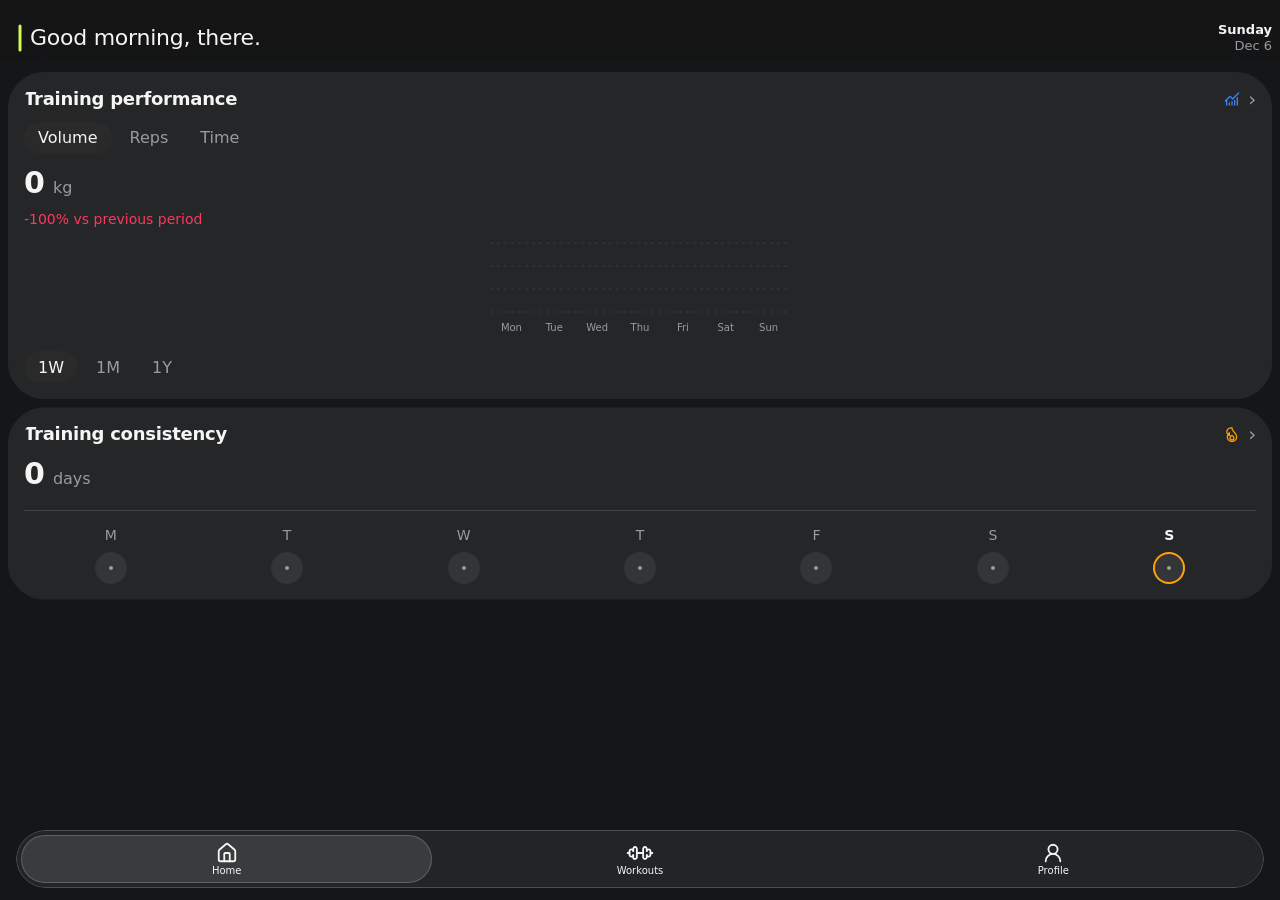
==== commit c4b103c2: "Build 82: share navigation and settings card geometry" ====
--- a/index.html
+++ b/index.html
@@ -1 +1 @@
-<!doctype html><html lang="en" data-theme="graphite"><head><meta charset="utf-8"><meta name="viewport" content="width=device-width,initial-scale=1,viewport-fit=cover"><meta name="form-build" content="81"><meta name="theme-color" content="#151617"><meta name="color-scheme" content="dark"><script>(()=>{const themes={studio:{tint:"#F8F8FA",scheme:"light"},"studio-dark":{tint:"#000000",scheme:"dark"},graphite:{tint:"#151617",scheme:"dark"},obsidian:{tint:"#101012",scheme:"dark"}};const media=matchMedia("(prefers-color-scheme: dark)");function resolve(choice){return choice==="studio"||choice==="studio-dark"?media.matches?"studio-dark":"studio":choice==="obsidian"?"obsidian":"graphite"}function apply(choice){const resolved=resolve(choice),tokens=themes[resolved];document.documentElement.dataset.theme=resolved;document.querySelector('meta[name="theme-color"]').content=tokens.tint;document.querySelector('meta[name="color-scheme"]').content=tokens.scheme;return resolved}let saved="graphite";try{saved=localStorage.getItem("form.appearance.v1")||saved}catch{}window.FormAppearance={apply,media};apply(saved)})();</script><title>FORM Lab</title><link rel="stylesheet" href="src/style.css?v=81"></head><body><main id="shell"><section id="scroll"><header><div class="headline-row"><svg class="headline-signature" width="24" height="32" viewBox="0 0 24 32" aria-hidden="true" focusable="false"><path d="M12 4 L12 16 L12 28"/></svg><h1 id="headline" class="form-headline">FORM Lab</h1><div id="home-date"><strong id="weekday"></strong><span id="date-value"></span></div></div><small>Build 81 · <span id="profile"></span> <span id="update-status" role="status"></span></small></header><div data-page="Home"><section id="home-dashboard" aria-label="Training dashboard"><article id="performance-card"><button class="home-card-label progress-detail" id="performance-detail"><span>Training performance</span><svg data-lucide="chart-no-axes-combined" aria-hidden="true" viewBox="0 0 24 24" fill="none" stroke="currentColor" stroke-width="2" stroke-linecap="round" stroke-linejoin="round"><path d="M4 14v7M8 18v3M12 16v5M16 14v7M20 10v11M2 15l7-7 4 4 9-9"/></svg><span aria-hidden="true">›</span></button><div class="progress-segments" id="metric-select" role="group" aria-label="Training metric"><button type="button" data-value="Volume" aria-pressed="true">Volume</button><button type="button" data-value="Reps" aria-pressed="false">Reps</button><button type="button" data-value="Time" aria-pressed="false">Time</button></div><div id="performance-value"><strong>—</strong><small>kg</small></div><small id="performance-change">Import training history</small><svg id="performance-chart" viewBox="0 0 300 100" role="img" aria-label="No training history"></svg><div class="progress-segments" id="period-select" role="group" aria-label="Time period"><button type="button" data-value="1W" aria-pressed="true">1W</button><button type="button" data-value="1M" aria-pressed="false">1M</button><button type="button" data-value="1Y" aria-pressed="false">1Y</button></div></article><article id="streak-card"><button id="consistency-detail" class="home-card-label progress-detail"><span>Training consistency</span><svg data-lucide="flame" aria-hidden="true" focusable="false" viewBox="0 0 24 24" fill="none" stroke="currentColor" stroke-width="2" stroke-linecap="round" stroke-linejoin="round"><path d="M8.5 14.5A6 6 0 0 1 12 3c0 4 2 5 4 7 1.5 1.5 3 3.4 3 6a7 7 0 0 1-14 0c0-2 1-4 3-6 0 2 0 3 .5 4.5Z"/><path d="M12 21a3 3 0 0 0 3-3c0-1.5-1-2.5-3-4-2 1.5-3 2.5-3 4a3 3 0 0 0 3 3Z"/></svg><span aria-hidden="true">›</span></button><div id="streak-value"><strong>—</strong><small>No training history connected</small></div><div class="streak-week"><div id="week-days" aria-label="Training week"></div></div><small id="week-summary">Import training history in Profile.</small></article></section></div><div data-page="Training" hidden></div><div data-page="Profile" hidden><section id="settings-menu"><article class="settings-group settings-menu"><button type="button" class="settings-row" data-settings-open="account"><span class="settings-leading" data-settings-icon="user-round"></span><span class="settings-label">Account</span><span class="settings-value" id="settings-name"></span><span class="settings-chevron" data-settings-icon="chevron-right"></span></button></article><article class="settings-group settings-menu"><button type="button" class="settings-row" data-settings-select="appearance" aria-haspopup="dialog" aria-expanded="false"><span class="settings-leading" data-settings-icon="palette"></span><span class="settings-label">Appearance</span><span class="settings-value" id="settings-theme"></span><span class="settings-chevron" data-settings-icon="chevron-right"></span></button><label class="settings-row timer-setting"><span class="settings-leading"><svg viewBox="0 0 24 24" fill="none" stroke="currentColor" stroke-width="2" stroke-linecap="round" stroke-linejoin="round" aria-hidden="true"><circle cx="12" cy="13" r="8"/><path d="M12 9v4l3 2M9 2h6m3 3 2 2"/></svg></span><span class="settings-label">Show timer bar</span><input id="show-timer-bar" class="diagnostic-switch" type="checkbox" role="switch"></label><button type="button" class="settings-row" data-settings-select="mode" aria-haspopup="dialog" aria-expanded="false"><span class="settings-leading" data-settings-icon="database"></span><span class="settings-label">Training mode</span><span class="settings-value" id="settings-mode"></span><span class="settings-chevron" data-settings-icon="chevron-right"></span></button><button type="button" class="settings-row" data-settings-open="import"><span class="settings-leading" data-settings-icon="download"></span><span class="settings-label">Import training data</span><span class="settings-chevron" data-settings-icon="chevron-right"></span></button><button type="button" class="settings-row" data-settings-open="manage"><span class="settings-leading" data-settings-icon="hard-drive"></span><span class="settings-label">Manage data</span><span class="settings-chevron" data-settings-icon="chevron-right"></span></button></article><article class="settings-group settings-menu"><button type="button" id="diagnostic-open" class="settings-row"><span class="settings-leading" data-settings-icon="sliders-horizontal"></span><span class="settings-label">Diagnostics</span><span class="settings-chevron" data-settings-icon="chevron-right"></span></button></article><small id="settings-selection-status" role="status"></small><small id="demo-warning" class="settings-demo-warning">Demo data includes an original 8,788 kg calf-raise logging error. Do not use it as a training target.</small><small class="settings-build">FORM · Build 81</small></section><section class="settings-panel" data-settings-panel="account" data-settings-title="Account" hidden><button type="button" class="settings-back" data-settings-back><span data-settings-icon="chevron-left"></span> Profile</button><article class="settings-group"><form id="name-form"><label for="display-name">Display name</label><input id="display-name" maxlength="60" autocomplete="given-name" placeholder="Enter your name"><small>Shown in your Home greeting. Leave blank to use “there”.</small><button type="submit">Save name</button><small id="name-status" role="status"></small></form></article></section><section hidden id="settings-appearance-adapter"><fieldset id="theme-options"><legend>Theme</legend><label><input type="radio" name="theme" value="studio"><span class="theme-swatch studio-swatch"></span><span>Studio<small>Follows system appearance</small></span></label><label><input type="radio" name="theme" value="graphite"><span class="theme-swatch graphite-swatch"></span><span>Graphite Lime<small>Graphite and electric lime</small></span></label><label><input type="radio" name="theme" value="obsidian"><span class="theme-swatch obsidian-swatch"></span><span>Obsidian Red<small>Black and vivid red</small></span></label></fieldset><small id="theme-status" role="status"></small></section><section hidden id="settings-mode-adapter"><select id="training-mode"><option value="demo">Demo Mode</option><option value="personal">Personal Mode</option></select><small id="mode-status" role="status"></small></section><section class="settings-panel" data-settings-panel="import" data-settings-title="Import training data" hidden><button type="button" class="settings-back" data-settings-back><span data-settings-icon="chevron-left"></span> Profile</button><article class="settings-group"><label for="history-import">Import Hevy JSON</label><input id="history-import" type="file" accept=".json,application/json"><label for="history-paste">Or paste private import data</label><textarea id="history-paste" rows="3" placeholder="Paste JSON or copied import blocks"></textarea><button id="history-paste-submit" type="button">Import pasted data</button><small id="import-status" role="status"></small></article></section><section class="settings-panel" data-settings-panel="manage" data-settings-title="Manage data" hidden><button type="button" class="settings-back" data-settings-back><span data-settings-icon="chevron-left"></span> Profile</button><section id="imported-routines"></section><section id="imported-history"></section></section></div><div data-page="Diagnostic" hidden><button id="diagnostic-back" aria-label="Back to Profile">‹ Profile</button><section class="diagnostic-menu"><h2>Visual guides</h2><div class="settings-group settings-menu"><label class="settings-row diagnostic-row"><svg aria-hidden="true" viewBox="0 0 24 24" fill="none" stroke="currentColor" stroke-width="2"><rect x="4" y="4" width="16" height="16" rx="3" stroke-dasharray="none"/></svg><span>Alignment guides (all)</span><input type="checkbox" id="guides" class="diagnostic-switch"></label><label class="settings-row diagnostic-row"><svg aria-hidden="true" viewBox="0 0 24 24" fill="none" stroke="#3785ff" stroke-width="2"><rect x="4" y="4" width="16" height="16" rx="3" stroke-dasharray="4 3"/></svg><span>Viewport boundaries</span><input type="checkbox" id="guide-viewport" checked class="diagnostic-switch"></label><label class="settings-row diagnostic-row"><svg aria-hidden="true" viewBox="0 0 24 24" fill="none" stroke="#bf5af2" stroke-width="2"><rect x="4" y="4" width="16" height="16" rx="3" stroke-dasharray="4 3"/></svg><span>Headline alignment</span><input type="checkbox" id="guide-headline" checked class="diagnostic-switch"></label><label class="settings-row diagnostic-row"><svg aria-hidden="true" viewBox="0 0 24 24" fill="none" stroke="#34c759" stroke-width="2"><rect x="4" y="4" width="16" height="16" rx="3" stroke-dasharray="4 3"/></svg><span>Card and control boundaries</span><input type="checkbox" id="guide-cards" checked class="diagnostic-switch"></label><label class="settings-row diagnostic-row"><svg aria-hidden="true" viewBox="0 0 24 24" fill="none" stroke="#ff9500" stroke-width="2"><rect x="4" y="4" width="16" height="16" rx="3" stroke-dasharray="4 3"/></svg><span>Camera boundary</span><input type="checkbox" id="guide-camera" checked class="diagnostic-switch"></label><label class="settings-row diagnostic-row"><svg aria-hidden="true" viewBox="0 0 24 24" fill="none" stroke="#ff9500" stroke-width="2"><rect x="4" y="4" width="16" height="16" rx="3" stroke-dasharray="4 3"/></svg><span>Camera alignment lines</span><input type="checkbox" id="guide-camera-lines" checked class="diagnostic-switch"></label><label class="settings-row diagnostic-row"><svg aria-hidden="true" viewBox="0 0 24 24" fill="none" stroke="#999999" stroke-width="2"><rect x="4" y="4" width="16" height="16" rx="3" stroke-dasharray="4 3"/></svg><span>Hinge / simulated division lines</span><input type="checkbox" id="guide-hinge" checked class="diagnostic-switch"></label><label class="settings-row diagnostic-row"><svg aria-hidden="true" viewBox="0 0 24 24" fill="none" stroke="#999999" stroke-width="2"><rect x="4" y="4" width="16" height="16" rx="3" stroke-dasharray="4 3"/></svg><span>Safe area boundaries</span><input type="checkbox" id="guide-safe" checked class="diagnostic-switch"></label></div><div class="settings-group diagnostic-measure"><details id="measure"><summary><svg data-lucide="chevron-down" aria-hidden="true" focusable="false" viewBox="0 0 24 24" fill="none" stroke="currentColor" stroke-width="2" stroke-linecap="round" stroke-linejoin="round"><path d="m6 9 6 6 6-6"/></svg>Measurements</summary><pre id="report"></pre></details></div></section><div class="diagnostic-fixture" hidden><article><h2>Controls</h2><button id="tap">Tap · 0</button> <button id="popup">Pop-out</button></article><section id="diagnostic-controls"><article><details open><summary><svg data-lucide="chevron-down" aria-hidden="true" focusable="false" viewBox="0 0 24 24" fill="none" stroke="currentColor" stroke-width="2" stroke-linecap="round" stroke-linejoin="round"><path d="m6 9 6 6 6-6"/></svg>Exercise 01</summary><div class="set"><span>01</span><label>kg <input aria-label="Weight" type="number" value="60"></label><label>reps <input aria-label="Reps" type="number" value="12"></label><button id="check" aria-pressed="false" aria-label="Complete set"><svg data-lucide="check" aria-hidden="true" focusable="false" viewBox="0 0 24 24" fill="none" stroke="currentColor" stroke-width="2" stroke-linecap="round" stroke-linejoin="round"><path d="M20 6 9 17l-5-5"/></svg></button></div></details></article><article><details><summary><svg data-lucide="chevron-down" aria-hidden="true" focusable="false" viewBox="0 0 24 24" fill="none" stroke="currentColor" stroke-width="2" stroke-linecap="round" stroke-linejoin="round"><path d="m6 9 6 6 6-6"/></svg>Exercise 02</summary><p>Expansion test</p><label>Notes <input aria-label="Notes"></label></details></article><article class="end-marker">End of scroll test</article></section><section id="stacked-pair" aria-label="Stacked cards"><article class="blue">Card 01 <small>Layout test</small></article><article class="purple">Card 02 <small>Layout test</small></article></section><section id="side-pair" aria-label="Side-by-side cards"><article class="blue">Card 03 <small>Layout test</small></article><article class="purple">Card 04 <small>Layout test</small></article></section><label>Posture test <select id="posture-test"><option value="auto">Auto (device)</option><option value="flat">Simulate flat</option><option value="folded">Simulate semi-folded</option></select></label></div><article class="end-marker diagnostic-fixture" hidden>End of scroll test</article></div></section><div id="timer-glass" aria-hidden="true"></div><aside id="timer" aria-label="Rest timer"><div id="liquid-fill" aria-hidden="true"></div><button id="minus" aria-label="Subtract 15 seconds"><svg data-lucide="minus" aria-hidden="true" focusable="false" viewBox="0 0 24 24" fill="none" stroke="currentColor" stroke-width="2" stroke-linecap="round" stroke-linejoin="round"><path d="M5 12h14"/></svg></button><span id="clock">1:30</span><button id="plus" aria-label="Add 15 seconds"><svg data-lucide="plus" aria-hidden="true" focusable="false" viewBox="0 0 24 24" fill="none" stroke="currentColor" stroke-width="2" stroke-linecap="round" stroke-linejoin="round"><path d="M5 12h14"/><path d="M12 5v14"/></svg></button><span class="timer-divider" aria-hidden="true"></span><button id="run" aria-label="Start timer"><svg data-lucide="play" aria-hidden="true" focusable="false" viewBox="0 0 24 24" fill="none" stroke="currentColor" stroke-width="2" stroke-linecap="round" stroke-linejoin="round"><polygon points="6 3 20 12 6 21 6 3"/></svg></button><button id="reset" aria-label="Reset timer"><svg data-lucide="rotate-ccw" aria-hidden="true" focusable="false" viewBox="0 0 24 24" fill="none" stroke="currentColor" stroke-width="2" stroke-linecap="round" stroke-linejoin="round"><path d="M3 12a9 9 0 1 0 9-9 9.75 9.75 0 0 0-6.74 2.74L3 8"/><path d="M3 3v5h5"/></svg></button></aside><nav aria-label="Test navigation"></nav><svg id="overlay" aria-hidden="true"></svg><div id="safe"></div></main><dialog id="settings-choice" aria-label="Select setting"><div id="settings-choice-options"></div></dialog><dialog id="insights-dialog"><h2 id="insights-title">Training insights</h2><div id="insights-content"></div><form method="dialog"><button>Done</button></form></dialog><dialog id="history-dialog"><h2 id="history-title">Training history</h2><div id="history-detail"></div><form method="dialog"><button>Done</button></form></dialog><dialog id="dialog"><h2>Pop-out test</h2><p>Shared component</p><form method="dialog"><button>Done</button></form></dialog><script>if(new URLSearchParams(location.search).get("engineeringTests")==="1"){document.querySelectorAll(".diagnostic-fixture").forEach(e=>e.hidden=false);}</script><script src="src/hardware.js?v=81"></script><script src="src/layout.js?v=81"></script><script src="src/icons.js?v=81"></script><script src="src/app.js?v=81"></script><script src="src/demo-data.js?v=81"></script><script src="src/history.js?v=81"></script><script src="src/profile.js?v=81"></script><script src="src/diagnostics.js?v=81"></script><script src="src/update.js?v=81"></script><script src="src/corners.js?v=81"></script><script>FormUpdate.start(81,()=>labCanUpdate());</script></body></html>+<!doctype html><html lang="en" data-theme="graphite"><head><meta charset="utf-8"><meta name="viewport" content="width=device-width,initial-scale=1,viewport-fit=cover"><meta name="form-build" content="82"><meta name="theme-color" content="#151617"><meta name="color-scheme" content="dark"><script>(()=>{const themes={studio:{tint:"#F8F8FA",scheme:"light"},"studio-dark":{tint:"#000000",scheme:"dark"},graphite:{tint:"#151617",scheme:"dark"},obsidian:{tint:"#101012",scheme:"dark"}};const media=matchMedia("(prefers-color-scheme: dark)");function resolve(choice){return choice==="studio"||choice==="studio-dark"?media.matches?"studio-dark":"studio":choice==="obsidian"?"obsidian":"graphite"}function apply(choice){const resolved=resolve(choice),tokens=themes[resolved];document.documentElement.dataset.theme=resolved;document.querySelector('meta[name="theme-color"]').content=tokens.tint;document.querySelector('meta[name="color-scheme"]').content=tokens.scheme;return resolved}let saved="graphite";try{saved=localStorage.getItem("form.appearance.v1")||saved}catch{}window.FormAppearance={apply,media};apply(saved)})();</script><title>FORM Lab</title><link rel="stylesheet" href="src/style.css?v=82"></head><body><main id="shell"><section id="scroll"><header><div class="headline-row"><svg class="headline-signature" width="24" height="32" viewBox="0 0 24 32" aria-hidden="true" focusable="false"><path d="M12 4 L12 16 L12 28"/></svg><h1 id="headline" class="form-headline">FORM Lab</h1><div id="home-date"><strong id="weekday"></strong><span id="date-value"></span></div></div><small>Build 82 · <span id="profile"></span> <span id="update-status" role="status"></span></small></header><div data-page="Home"><section id="home-dashboard" aria-label="Training dashboard"><article id="performance-card"><button class="home-card-label progress-detail" id="performance-detail"><span>Training performance</span><svg data-lucide="chart-no-axes-combined" aria-hidden="true" viewBox="0 0 24 24" fill="none" stroke="currentColor" stroke-width="2" stroke-linecap="round" stroke-linejoin="round"><path d="M4 14v7M8 18v3M12 16v5M16 14v7M20 10v11M2 15l7-7 4 4 9-9"/></svg><span aria-hidden="true">›</span></button><div class="progress-segments" id="metric-select" role="group" aria-label="Training metric"><button type="button" data-value="Volume" aria-pressed="true">Volume</button><button type="button" data-value="Reps" aria-pressed="false">Reps</button><button type="button" data-value="Time" aria-pressed="false">Time</button></div><div id="performance-value"><strong>—</strong><small>kg</small></div><small id="performance-change">Import training history</small><svg id="performance-chart" viewBox="0 0 300 100" role="img" aria-label="No training history"></svg><div class="progress-segments" id="period-select" role="group" aria-label="Time period"><button type="button" data-value="1W" aria-pressed="true">1W</button><button type="button" data-value="1M" aria-pressed="false">1M</button><button type="button" data-value="1Y" aria-pressed="false">1Y</button></div></article><article id="streak-card"><button id="consistency-detail" class="home-card-label progress-detail"><span>Training consistency</span><svg data-lucide="flame" aria-hidden="true" focusable="false" viewBox="0 0 24 24" fill="none" stroke="currentColor" stroke-width="2" stroke-linecap="round" stroke-linejoin="round"><path d="M8.5 14.5A6 6 0 0 1 12 3c0 4 2 5 4 7 1.5 1.5 3 3.4 3 6a7 7 0 0 1-14 0c0-2 1-4 3-6 0 2 0 3 .5 4.5Z"/><path d="M12 21a3 3 0 0 0 3-3c0-1.5-1-2.5-3-4-2 1.5-3 2.5-3 4a3 3 0 0 0 3 3Z"/></svg><span aria-hidden="true">›</span></button><div id="streak-value"><strong>—</strong><small>No training history connected</small></div><div class="streak-week"><div id="week-days" aria-label="Training week"></div></div><small id="week-summary">Import training history in Profile.</small></article></section></div><div data-page="Training" hidden></div><div data-page="Profile" hidden><section id="settings-menu"><article class="settings-group settings-menu"><button type="button" class="settings-row" data-settings-open="account"><span class="settings-leading" data-settings-icon="user-round"></span><span class="settings-label">Account</span><span class="settings-value" id="settings-name"></span><span class="settings-chevron" data-settings-icon="chevron-right"></span></button></article><article class="settings-group settings-menu"><button type="button" class="settings-row" data-settings-select="appearance" aria-haspopup="dialog" aria-expanded="false"><span class="settings-leading" data-settings-icon="palette"></span><span class="settings-label">Appearance</span><span class="settings-value" id="settings-theme"></span><span class="settings-chevron" data-settings-icon="chevron-right"></span></button><label class="settings-row timer-setting"><span class="settings-leading"><svg viewBox="0 0 24 24" fill="none" stroke="currentColor" stroke-width="2" stroke-linecap="round" stroke-linejoin="round" aria-hidden="true"><circle cx="12" cy="13" r="8"/><path d="M12 9v4l3 2M9 2h6m3 3 2 2"/></svg></span><span class="settings-label">Show timer bar</span><input id="show-timer-bar" class="diagnostic-switch" type="checkbox" role="switch"></label><button type="button" class="settings-row" data-settings-select="mode" aria-haspopup="dialog" aria-expanded="false"><span class="settings-leading" data-settings-icon="database"></span><span class="settings-label">Training mode</span><span class="settings-value" id="settings-mode"></span><span class="settings-chevron" data-settings-icon="chevron-right"></span></button><button type="button" class="settings-row" data-settings-open="import"><span class="settings-leading" data-settings-icon="download"></span><span class="settings-label">Import training data</span><span class="settings-chevron" data-settings-icon="chevron-right"></span></button><button type="button" class="settings-row" data-settings-open="manage"><span class="settings-leading" data-settings-icon="hard-drive"></span><span class="settings-label">Manage data</span><span class="settings-chevron" data-settings-icon="chevron-right"></span></button></article><article class="settings-group settings-menu"><button type="button" id="diagnostic-open" class="settings-row"><span class="settings-leading" data-settings-icon="sliders-horizontal"></span><span class="settings-label">Diagnostics</span><span class="settings-chevron" data-settings-icon="chevron-right"></span></button></article><small id="settings-selection-status" role="status"></small><small id="demo-warning" class="settings-demo-warning">Demo data includes an original 8,788 kg calf-raise logging error. Do not use it as a training target.</small><small class="settings-build">FORM · Build 82</small></section><section class="settings-panel" data-settings-panel="account" data-settings-title="Account" hidden><button type="button" class="settings-back" data-settings-back><span data-settings-icon="chevron-left"></span> Profile</button><article class="settings-group"><form id="name-form"><label for="display-name">Display name</label><input id="display-name" maxlength="60" autocomplete="given-name" placeholder="Enter your name"><small>Shown in your Home greeting. Leave blank to use “there”.</small><button type="submit">Save name</button><small id="name-status" role="status"></small></form></article></section><section hidden id="settings-appearance-adapter"><fieldset id="theme-options"><legend>Theme</legend><label><input type="radio" name="theme" value="studio"><span class="theme-swatch studio-swatch"></span><span>Studio<small>Follows system appearance</small></span></label><label><input type="radio" name="theme" value="graphite"><span class="theme-swatch graphite-swatch"></span><span>Graphite Lime<small>Graphite and electric lime</small></span></label><label><input type="radio" name="theme" value="obsidian"><span class="theme-swatch obsidian-swatch"></span><span>Obsidian Red<small>Black and vivid red</small></span></label></fieldset><small id="theme-status" role="status"></small></section><section hidden id="settings-mode-adapter"><select id="training-mode"><option value="demo">Demo Mode</option><option value="personal">Personal Mode</option></select><small id="mode-status" role="status"></small></section><section class="settings-panel" data-settings-panel="import" data-settings-title="Import training data" hidden><button type="button" class="settings-back" data-settings-back><span data-settings-icon="chevron-left"></span> Profile</button><article class="settings-group"><label for="history-import">Import Hevy JSON</label><input id="history-import" type="file" accept=".json,application/json"><label for="history-paste">Or paste private import data</label><textarea id="history-paste" rows="3" placeholder="Paste JSON or copied import blocks"></textarea><button id="history-paste-submit" type="button">Import pasted data</button><small id="import-status" role="status"></small></article></section><section class="settings-panel" data-settings-panel="manage" data-settings-title="Manage data" hidden><button type="button" class="settings-back" data-settings-back><span data-settings-icon="chevron-left"></span> Profile</button><section id="imported-routines"></section><section id="imported-history"></section></section></div><div data-page="Diagnostic" hidden><button id="diagnostic-back" aria-label="Back to Profile">‹ Profile</button><section class="diagnostic-menu"><h2>Visual guides</h2><div class="settings-group settings-menu"><label class="settings-row diagnostic-row"><svg aria-hidden="true" viewBox="0 0 24 24" fill="none" stroke="currentColor" stroke-width="2"><rect x="4" y="4" width="16" height="16" rx="3" stroke-dasharray="none"/></svg><span>Alignment guides (all)</span><input type="checkbox" id="guides" class="diagnostic-switch"></label><label class="settings-row diagnostic-row"><svg aria-hidden="true" viewBox="0 0 24 24" fill="none" stroke="#3785ff" stroke-width="2"><rect x="4" y="4" width="16" height="16" rx="3" stroke-dasharray="4 3"/></svg><span>Viewport boundaries</span><input type="checkbox" id="guide-viewport" checked class="diagnostic-switch"></label><label class="settings-row diagnostic-row"><svg aria-hidden="true" viewBox="0 0 24 24" fill="none" stroke="#bf5af2" stroke-width="2"><rect x="4" y="4" width="16" height="16" rx="3" stroke-dasharray="4 3"/></svg><span>Headline alignment</span><input type="checkbox" id="guide-headline" checked class="diagnostic-switch"></label><label class="settings-row diagnostic-row"><svg aria-hidden="true" viewBox="0 0 24 24" fill="none" stroke="#34c759" stroke-width="2"><rect x="4" y="4" width="16" height="16" rx="3" stroke-dasharray="4 3"/></svg><span>Card and control boundaries</span><input type="checkbox" id="guide-cards" checked class="diagnostic-switch"></label><label class="settings-row diagnostic-row"><svg aria-hidden="true" viewBox="0 0 24 24" fill="none" stroke="#ff9500" stroke-width="2"><rect x="4" y="4" width="16" height="16" rx="3" stroke-dasharray="4 3"/></svg><span>Camera boundary</span><input type="checkbox" id="guide-camera" checked class="diagnostic-switch"></label><label class="settings-row diagnostic-row"><svg aria-hidden="true" viewBox="0 0 24 24" fill="none" stroke="#ff9500" stroke-width="2"><rect x="4" y="4" width="16" height="16" rx="3" stroke-dasharray="4 3"/></svg><span>Camera alignment lines</span><input type="checkbox" id="guide-camera-lines" checked class="diagnostic-switch"></label><label class="settings-row diagnostic-row"><svg aria-hidden="true" viewBox="0 0 24 24" fill="none" stroke="#999999" stroke-width="2"><rect x="4" y="4" width="16" height="16" rx="3" stroke-dasharray="4 3"/></svg><span>Hinge / simulated division lines</span><input type="checkbox" id="guide-hinge" checked class="diagnostic-switch"></label><label class="settings-row diagnostic-row"><svg aria-hidden="true" viewBox="0 0 24 24" fill="none" stroke="#999999" stroke-width="2"><rect x="4" y="4" width="16" height="16" rx="3" stroke-dasharray="4 3"/></svg><span>Safe area boundaries</span><input type="checkbox" id="guide-safe" checked class="diagnostic-switch"></label></div><div class="settings-group diagnostic-measure"><details id="measure"><summary><svg data-lucide="chevron-down" aria-hidden="true" focusable="false" viewBox="0 0 24 24" fill="none" stroke="currentColor" stroke-width="2" stroke-linecap="round" stroke-linejoin="round"><path d="m6 9 6 6 6-6"/></svg>Measurements</summary><pre id="report"></pre></details></div></section><div class="diagnostic-fixture" hidden><article><h2>Controls</h2><button id="tap">Tap · 0</button> <button id="popup">Pop-out</button></article><section id="diagnostic-controls"><article><details open><summary><svg data-lucide="chevron-down" aria-hidden="true" focusable="false" viewBox="0 0 24 24" fill="none" stroke="currentColor" stroke-width="2" stroke-linecap="round" stroke-linejoin="round"><path d="m6 9 6 6 6-6"/></svg>Exercise 01</summary><div class="set"><span>01</span><label>kg <input aria-label="Weight" type="number" value="60"></label><label>reps <input aria-label="Reps" type="number" value="12"></label><button id="check" aria-pressed="false" aria-label="Complete set"><svg data-lucide="check" aria-hidden="true" focusable="false" viewBox="0 0 24 24" fill="none" stroke="currentColor" stroke-width="2" stroke-linecap="round" stroke-linejoin="round"><path d="M20 6 9 17l-5-5"/></svg></button></div></details></article><article><details><summary><svg data-lucide="chevron-down" aria-hidden="true" focusable="false" viewBox="0 0 24 24" fill="none" stroke="currentColor" stroke-width="2" stroke-linecap="round" stroke-linejoin="round"><path d="m6 9 6 6 6-6"/></svg>Exercise 02</summary><p>Expansion test</p><label>Notes <input aria-label="Notes"></label></details></article><article class="end-marker">End of scroll test</article></section><section id="stacked-pair" aria-label="Stacked cards"><article class="blue">Card 01 <small>Layout test</small></article><article class="purple">Card 02 <small>Layout test</small></article></section><section id="side-pair" aria-label="Side-by-side cards"><article class="blue">Card 03 <small>Layout test</small></article><article class="purple">Card 04 <small>Layout test</small></article></section><label>Posture test <select id="posture-test"><option value="auto">Auto (device)</option><option value="flat">Simulate flat</option><option value="folded">Simulate semi-folded</option></select></label></div><article class="end-marker diagnostic-fixture" hidden>End of scroll test</article></div></section><div id="timer-glass" aria-hidden="true"></div><aside id="timer" aria-label="Rest timer"><div id="liquid-fill" aria-hidden="true"></div><button id="minus" aria-label="Subtract 15 seconds"><svg data-lucide="minus" aria-hidden="true" focusable="false" viewBox="0 0 24 24" fill="none" stroke="currentColor" stroke-width="2" stroke-linecap="round" stroke-linejoin="round"><path d="M5 12h14"/></svg></button><span id="clock">1:30</span><button id="plus" aria-label="Add 15 seconds"><svg data-lucide="plus" aria-hidden="true" focusable="false" viewBox="0 0 24 24" fill="none" stroke="currentColor" stroke-width="2" stroke-linecap="round" stroke-linejoin="round"><path d="M5 12h14"/><path d="M12 5v14"/></svg></button><span class="timer-divider" aria-hidden="true"></span><button id="run" aria-label="Start timer"><svg data-lucide="play" aria-hidden="true" focusable="false" viewBox="0 0 24 24" fill="none" stroke="currentColor" stroke-width="2" stroke-linecap="round" stroke-linejoin="round"><polygon points="6 3 20 12 6 21 6 3"/></svg></button><button id="reset" aria-label="Reset timer"><svg data-lucide="rotate-ccw" aria-hidden="true" focusable="false" viewBox="0 0 24 24" fill="none" stroke="currentColor" stroke-width="2" stroke-linecap="round" stroke-linejoin="round"><path d="M3 12a9 9 0 1 0 9-9 9.75 9.75 0 0 0-6.74 2.74L3 8"/><path d="M3 3v5h5"/></svg></button></aside><nav aria-label="Test navigation"></nav><svg id="overlay" aria-hidden="true"></svg><div id="safe"></div></main><dialog id="settings-choice" aria-label="Select setting"><div id="settings-choice-options"></div></dialog><dialog id="insights-dialog"><h2 id="insights-title">Training insights</h2><div id="insights-content"></div><form method="dialog"><button>Done</button></form></dialog><dialog id="history-dialog"><h2 id="history-title">Training history</h2><div id="history-detail"></div><form method="dialog"><button>Done</button></form></dialog><dialog id="dialog"><h2>Pop-out test</h2><p>Shared component</p><form method="dialog"><button>Done</button></form></dialog><script>if(new URLSearchParams(location.search).get("engineeringTests")==="1"){document.querySelectorAll(".diagnostic-fixture").forEach(e=>e.hidden=false);}</script><script src="src/hardware.js?v=82"></script><script src="src/layout.js?v=82"></script><script src="src/icons.js?v=82"></script><script src="src/app.js?v=82"></script><script src="src/demo-data.js?v=82"></script><script src="src/history.js?v=82"></script><script src="src/profile.js?v=82"></script><script src="src/diagnostics.js?v=82"></script><script src="src/update.js?v=82"></script><script src="src/corners.js?v=82"></script><script>FormUpdate.start(82,()=>labCanUpdate());</script></body></html>
--- a/src/style.css
+++ b/src/style.css
@@ -1,4 +1,4 @@
-:root{--font-family:-apple-system,BlinkMacSystemFont,system-ui,sans-serif;--type-body:17px;--type-headline:28px;--type-card:24px;--type-section:20px;--type-caption:13px;--type-small:12px;--type-micro:11px;--type-clock:26px;--weight-regular:400;--weight-medium:500;--weight-semibold:600;--weight-bold:700;font-family:var(--font-family);font-size:var(--type-body);font-weight:var(--weight-regular);line-height:1.35;--canvas:#f8f8fa;--surface:#fff;--elevated:#f2f2f7;--ink:#18181b;--muted:#62626c;--line:#dedee3;--selected:#e9e9ee;--accent:#007aff;--on-accent:#fff;--primary:#18181b;--on-primary:#fff;--glass:rgba(248,248,250,.15);--dock-bg:#ffffff8c;--streak:#18181b;--on-streak:#fff;--action-bg:#e7efff;--action-ink:#0058b9;color:var(--ink);background:var(--canvas);color-scheme:light;--corner-shape:squircle;--card:28px;--button:20px;--small:12px;--popup:40px;--menu-row-radius:16px;--settings-row-height:56px;--settings-icon:22px;--settings-label:19px;--settings-padding:16px;--settings-icon-gap:14px;--settings-group-gap:32px;--outline-width:1px;--separator-width:.5px;--popup-blur:24px;--surface-outline:color-mix(in srgb,var(--ink) 12%,transparent);--dock:28px;--capsule:9999px;--timer-height:56px;--outer-gap:8px;--timer-nav-gap:8px;--nav-edge-bottom:12px;--nav-control-height:44px;--nav-inner-padding:4px;--nav-edge-right:8px;--nav-rail-width:64px;--blue:#007aff}:root[data-theme=graphite]{color-scheme:dark;--canvas:#151617;--surface:#242628;--elevated:#333639;--ink:#f5f5f5;--muted:#999c9f;--line:#414447;--selected:#414447;--accent:#d1fa55;--on-accent:#151617;--primary:#d1fa55;--on-primary:#151617;--glass:rgba(21,22,23,.15);--dock-bg:#2426288c;--streak:#f5f5f5;--on-streak:#151617;--action-bg:#333639;--action-ink:#d1fa55}:root[data-theme=studio-dark]{color-scheme:dark;--canvas:#000;--surface:#1c1c1e;--elevated:#2c2c2e;--ink:#fff;--muted:#98989d;--line:#38383a;--selected:#38383a;--accent:#0a84ff;--on-accent:#fff;--primary:#fff;--on-primary:#18181b;--glass:rgba(0,0,0,.15);--dock-bg:#1c1c1e8c;--streak:#fff;--on-streak:#18181b;--action-bg:#2c2c2e;--action-ink:#64b5ff}:root[data-theme=obsidian]{color-scheme:dark;--canvas:#101012;--surface:#1c1c1e;--elevated:#2c2c2e;--ink:#fff;--muted:#98989d;--line:#38383a;--selected:#38383a;--accent:#ff453a;--on-accent:#fff;--primary:#ff453a;--on-primary:#fff;--glass:rgba(16,16,18,.15);--dock-bg:#1c1c1e8c;--streak:#fff;--on-streak:#18181b;--action-bg:#2c2c2e;--action-ink:#ff6961}*{box-sizing:border-box}body{margin:0;overflow:hidden;touch-action:pan-x pan-y}button,input,summary,select,textarea{font:inherit}select{max-width:100%;font-size:var(--type-body)}button{border:0;border-radius:var(--button);padding:8px 12px;min-height:44px;background:var(--action-bg);color:var(--action-ink);touch-action:manipulation}button[aria-pressed=true]{background:#248a3d;color:white}input:not([type=checkbox]){width:64px;min-width:0;border:1px solid var(--line);border-radius:var(--small);padding:6px;font-size:var(--type-body)}#shell{position:fixed;inset:0;--right:16px;--dashboard-inset:var(--outer-gap);--rail:0px;--bottom:calc(var(--nav-edge-bottom) + var(--nav-control-height) + 2 * var(--nav-inner-padding) + 2 * var(--outline-width) + var(--timer-nav-gap));--timer-clearance:calc(var(--timer-height) + var(--outer-gap));--timer-blur:14px;--timer-fade:40px;--timer-motion:240ms;--safeL:env(safe-area-inset-left,0px);--safeR:env(safe-area-inset-right,0px);--safeT:env(safe-area-inset-top,0px);--safeB:env(safe-area-inset-bottom,0px)}#shell[data-rail=true]{--rail:calc(var(--nav-edge-right) + var(--nav-rail-width) + var(--timer-nav-gap) - var(--dashboard-inset));--bottom:16px}#scroll{position:absolute;inset:0 var(--safeR) var(--safeB) var(--safeL);overflow:auto;padding:0 calc(var(--right) + var(--rail)) calc(var(--bottom) + var(--timer-clearance)) var(--left);overscroll-behavior:contain}header{position:sticky;top:0;z-index:2;margin-inline:calc(-1 * var(--left)) calc(-1 * (var(--right) + var(--rail)));margin-bottom:var(--gap);padding:calc(var(--top) + var(--safeT)) calc(var(--right) + var(--rail)) var(--gap) var(--left);background:var(--glass);-webkit-backdrop-filter:blur(20px) saturate(100%);backdrop-filter:blur(20px) saturate(100%);box-shadow:inset 0 -1px rgba(0,0,0,.035)}@supports not ((backdrop-filter:blur(1px)) or (-webkit-backdrop-filter:blur(1px))){header{background:var(--canvas)}}h1{font-size:var(--type-headline);font-weight:var(--weight-semibold);margin:0;line-height:1.12;letter-spacing:-.5px}small{display:block;color:var(--muted);font-size:var(--type-caption)}article{background:var(--surface);border-radius:var(--card);padding:16px;margin-bottom:var(--gap);min-width:0}article.blue{background:#dceaff;color:#1758a8}article.purple{background:#ede4fa;color:#7545b5}#stacked-pair,#side-pair{display:grid;margin-bottom:var(--gap)}#stacked-pair{gap:var(--test-gap,12px);grid-template-columns:minmax(0,1fr);transition:gap 240ms ease}#stacked-pair article{min-height:var(--test-height,96px);transition:min-height 240ms ease}#stacked-pair article:nth-child(2){min-height:var(--second-height,96px)}#side-pair{grid-template-columns:minmax(0,var(--side-left,1fr)) minmax(0,1fr);gap:var(--side-gap,12px);transition:grid-template-columns 240ms ease,gap 240ms ease}#stacked-pair article,#side-pair article{margin:0;overflow-wrap:anywhere}#side-pair article{min-height:112px}h2,summary{font-size:var(--type-section);font-weight:var(--weight-semibold);line-height:1.2;margin:0 0 8px}.set{display:flex;align-items:center;justify-content:space-between;gap:6px;background:var(--elevated);padding:8px;border-radius:var(--button)}.set label{display:flex;flex-direction:column;font-size:var(--type-small)}.set input{width:58px}#timer-glass{position:absolute;left:var(--safeL);right:calc(var(--rail) + var(--safeR));bottom:calc(var(--bottom) + var(--safeB));height:calc(var(--timer-height) + var(--timer-fade));pointer-events:none;opacity:1;transition:opacity var(--timer-motion) ease;background:linear-gradient(to bottom,transparent,var(--canvas));-webkit-backdrop-filter:blur(var(--timer-blur));backdrop-filter:blur(var(--timer-blur));-webkit-mask-image:linear-gradient(to bottom,transparent,black var(--timer-fade));mask-image:linear-gradient(to bottom,transparent,black var(--timer-fade))} #timer{position:absolute;bottom:calc(var(--bottom) + var(--safeB));left:calc(var(--safeL) + var(--dashboard-inset));right:calc(var(--safeR) + var(--rail) + var(--dashboard-inset));height:var(--timer-height);display:flex;align-items:center;gap:2px;padding:4px 6px;background:var(--surface);border:var(--outline-width) solid var(--surface-outline);border-radius:var(--capsule);isolation:isolate;overflow:hidden;transition:opacity var(--timer-motion) ease,transform var(--timer-motion) ease;opacity:1;transform:translateY(0)}#liquid-fill{position:absolute;inset:0;background:var(--accent);pointer-events:none;clip-path:polygon(0 0,100% 0,100% 100%,0 100%)}#timer button,#clock,.timer-divider{position:relative;color:var(--ink)}#timer button{padding:0;flex:0 0 44px;min-width:44px;min-height:44px;background:transparent;border-radius:var(--capsule);display:grid;place-items:center}#timer svg{width:22px;height:22px;fill:none;stroke:currentColor;stroke-width:2;stroke-linecap:round;stroke-linejoin:round}#clock{flex:1;min-width:0;text-align:center;font-size:var(--type-clock);font-weight:var(--weight-semibold);font-variant-numeric:tabular-nums}.timer-divider{height:24px;width:1px;background:currentColor;opacity:.25;flex:none}nav{position:absolute;bottom:calc(var(--nav-edge-bottom) + var(--safeB));left:var(--safeL);right:var(--safeR);margin:auto;width:min(360px,calc(100% - 32px));display:flex;align-items:center;justify-content:center;gap:6px;padding:0;background:transparent}nav .destinations{position:relative;isolation:isolate;display:flex;flex:1;min-width:0;justify-content:space-around;gap:2px;background:var(--settings-surface,var(--surface));background:color-mix(in srgb,var(--settings-surface,var(--surface)) 94%,transparent);-webkit-backdrop-filter:blur(8px);backdrop-filter:blur(8px);border:var(--outline-width) solid var(--settings-outline);border-radius:var(--capsule);padding:var(--nav-inner-padding);box-shadow:none;overflow:hidden}nav button{transition:background 180ms ease,color 180ms ease;background:transparent;color:var(--ink);min-width:0;min-height:var(--nav-control-height);flex:1;padding:4px;display:grid;place-items:center;border-radius:var(--capsule)}nav button[aria-pressed=true]{background:transparent;color:var(--ink)}nav svg{width:22px;height:22px;fill:none;stroke:currentColor;stroke-width:2;stroke-linecap:round;stroke-linejoin:round}#shell[data-rail=true] nav{left:auto;right:calc(var(--nav-edge-right) + var(--safeR));top:calc(76px + var(--safeT));width:var(--nav-rail-width);flex-direction:column;justify-content:flex-start}#shell[data-rail=true] nav .destinations{flex:0 0 auto;width:100%;flex-direction:column}#shell[data-rail=true] nav button{flex:none;width:100%}#overlay{position:absolute;inset:0;width:100%;height:100%;pointer-events:none;contain:strict;overflow:hidden}#safe{position:absolute;visibility:hidden;pointer-events:none;padding:var(--safeT) var(--safeR) var(--safeB) var(--safeL)}pre{white-space:pre-wrap;overflow-wrap:anywhere;font-size:var(--type-small)}dialog{background:var(--surface);color:var(--ink);border:var(--outline-width) solid var(--surface-outline);border-radius:var(--popup);max-width:calc(100% - 32px);max-height:85%;overflow:auto;padding:24px}dialog::backdrop{background:#0005}.end-marker{background:#e4f4e9;color:#248a3d}@media(prefers-reduced-motion:reduce){*{scroll-behavior:auto!important;transition:none!important}}[hidden]{display:none!important}[data-page="Diagnostic"] label{display:flex;align-items:center;gap:8px;min-height:44px;flex-wrap:wrap}
+:root{--font-family:-apple-system,BlinkMacSystemFont,system-ui,sans-serif;--type-body:17px;--type-headline:28px;--type-card:24px;--type-section:20px;--type-caption:13px;--type-small:12px;--type-micro:11px;--type-clock:26px;--weight-regular:400;--weight-medium:500;--weight-semibold:600;--weight-bold:700;font-family:var(--font-family);font-size:var(--type-body);font-weight:var(--weight-regular);line-height:1.35;--canvas:#f8f8fa;--surface:#fff;--elevated:#f2f2f7;--ink:#18181b;--muted:#62626c;--line:#dedee3;--selected:#e9e9ee;--accent:#007aff;--on-accent:#fff;--primary:#18181b;--on-primary:#fff;--glass:rgba(248,248,250,.15);--dock-bg:#ffffff8c;--streak:#18181b;--on-streak:#fff;--action-bg:#e7efff;--action-ink:#0058b9;color:var(--ink);background:var(--canvas);color-scheme:light;--corner-shape:squircle;--card:28px;--button:20px;--small:12px;--popup:40px;--menu-row-radius:16px;--settings-row-height:56px;--settings-icon:22px;--settings-label:19px;--settings-padding:16px;--settings-icon-gap:14px;--settings-group-gap:32px;--outline-width:1px;--separator-width:.5px;--popup-blur:24px;--surface-outline:color-mix(in srgb,var(--ink) 12%,transparent);--dock:28px;--capsule:9999px;--timer-height:56px;--outer-gap:8px;--timer-nav-gap:8px;--nav-edge-bottom:12px;--nav-control-height:calc(var(--settings-row-height) - 2 * var(--nav-inner-padding));--nav-inner-padding:4px;--nav-edge-right:8px;--nav-rail-width:64px;--blue:#007aff}:root[data-theme=graphite]{color-scheme:dark;--canvas:#151617;--surface:#242628;--elevated:#333639;--ink:#f5f5f5;--muted:#999c9f;--line:#414447;--selected:#414447;--accent:#d1fa55;--on-accent:#151617;--primary:#d1fa55;--on-primary:#151617;--glass:rgba(21,22,23,.15);--dock-bg:#2426288c;--streak:#f5f5f5;--on-streak:#151617;--action-bg:#333639;--action-ink:#d1fa55}:root[data-theme=studio-dark]{color-scheme:dark;--canvas:#000;--surface:#1c1c1e;--elevated:#2c2c2e;--ink:#fff;--muted:#98989d;--line:#38383a;--selected:#38383a;--accent:#0a84ff;--on-accent:#fff;--primary:#fff;--on-primary:#18181b;--glass:rgba(0,0,0,.15);--dock-bg:#1c1c1e8c;--streak:#fff;--on-streak:#18181b;--action-bg:#2c2c2e;--action-ink:#64b5ff}:root[data-theme=obsidian]{color-scheme:dark;--canvas:#101012;--surface:#1c1c1e;--elevated:#2c2c2e;--ink:#fff;--muted:#98989d;--line:#38383a;--selected:#38383a;--accent:#ff453a;--on-accent:#fff;--primary:#ff453a;--on-primary:#fff;--glass:rgba(16,16,18,.15);--dock-bg:#1c1c1e8c;--streak:#fff;--on-streak:#18181b;--action-bg:#2c2c2e;--action-ink:#ff6961}*{box-sizing:border-box}body{margin:0;overflow:hidden;touch-action:pan-x pan-y}button,input,summary,select,textarea{font:inherit}select{max-width:100%;font-size:var(--type-body)}button{border:0;border-radius:var(--button);padding:8px 12px;min-height:44px;background:var(--action-bg);color:var(--action-ink);touch-action:manipulation}button[aria-pressed=true]{background:#248a3d;color:white}input:not([type=checkbox]){width:64px;min-width:0;border:1px solid var(--line);border-radius:var(--small);padding:6px;font-size:var(--type-body)}#shell{position:fixed;inset:0;--right:16px;--dashboard-inset:var(--outer-gap);--rail:0px;--bottom:calc(var(--nav-edge-bottom) + var(--nav-control-height) + 2 * var(--nav-inner-padding) + 2 * var(--outline-width) + var(--timer-nav-gap));--timer-clearance:calc(var(--timer-height) + var(--outer-gap));--timer-blur:14px;--timer-fade:40px;--timer-motion:240ms;--safeL:env(safe-area-inset-left,0px);--safeR:env(safe-area-inset-right,0px);--safeT:env(safe-area-inset-top,0px);--safeB:env(safe-area-inset-bottom,0px)}#shell[data-rail=true]{--rail:calc(var(--nav-edge-right) + var(--nav-rail-width) + var(--timer-nav-gap) - var(--dashboard-inset));--bottom:16px}#scroll{position:absolute;inset:0 var(--safeR) var(--safeB) var(--safeL);overflow:auto;padding:0 calc(var(--right) + var(--rail)) calc(var(--bottom) + var(--timer-clearance)) var(--left);overscroll-behavior:contain}header{position:sticky;top:0;z-index:2;margin-inline:calc(-1 * var(--left)) calc(-1 * (var(--right) + var(--rail)));margin-bottom:var(--gap);padding:calc(var(--top) + var(--safeT)) calc(var(--right) + var(--rail)) var(--gap) var(--left);background:var(--glass);-webkit-backdrop-filter:blur(20px) saturate(100%);backdrop-filter:blur(20px) saturate(100%);box-shadow:inset 0 -1px rgba(0,0,0,.035)}@supports not ((backdrop-filter:blur(1px)) or (-webkit-backdrop-filter:blur(1px))){header{background:var(--canvas)}}h1{font-size:var(--type-headline);font-weight:var(--weight-semibold);margin:0;line-height:1.12;letter-spacing:-.5px}small{display:block;color:var(--muted);font-size:var(--type-caption)}article{background:var(--surface);border-radius:var(--card);padding:16px;margin-bottom:var(--gap);min-width:0}article.blue{background:#dceaff;color:#1758a8}article.purple{background:#ede4fa;color:#7545b5}#stacked-pair,#side-pair{display:grid;margin-bottom:var(--gap)}#stacked-pair{gap:var(--test-gap,12px);grid-template-columns:minmax(0,1fr);transition:gap 240ms ease}#stacked-pair article{min-height:var(--test-height,96px);transition:min-height 240ms ease}#stacked-pair article:nth-child(2){min-height:var(--second-height,96px)}#side-pair{grid-template-columns:minmax(0,var(--side-left,1fr)) minmax(0,1fr);gap:var(--side-gap,12px);transition:grid-template-columns 240ms ease,gap 240ms ease}#stacked-pair article,#side-pair article{margin:0;overflow-wrap:anywhere}#side-pair article{min-height:112px}h2,summary{font-size:var(--type-section);font-weight:var(--weight-semibold);line-height:1.2;margin:0 0 8px}.set{display:flex;align-items:center;justify-content:space-between;gap:6px;background:var(--elevated);padding:8px;border-radius:var(--button)}.set label{display:flex;flex-direction:column;font-size:var(--type-small)}.set input{width:58px}#timer-glass{position:absolute;left:var(--safeL);right:calc(var(--rail) + var(--safeR));bottom:calc(var(--bottom) + var(--safeB));height:calc(var(--timer-height) + var(--timer-fade));pointer-events:none;opacity:1;transition:opacity var(--timer-motion) ease;background:linear-gradient(to bottom,transparent,var(--canvas));-webkit-backdrop-filter:blur(var(--timer-blur));backdrop-filter:blur(var(--timer-blur));-webkit-mask-image:linear-gradient(to bottom,transparent,black var(--timer-fade));mask-image:linear-gradient(to bottom,transparent,black var(--timer-fade))} #timer{position:absolute;bottom:calc(var(--bottom) + var(--safeB));left:calc(var(--safeL) + var(--dashboard-inset));right:calc(var(--safeR) + var(--rail) + var(--dashboard-inset));height:var(--timer-height);display:flex;align-items:center;gap:2px;padding:4px 6px;background:var(--surface);border:var(--outline-width) solid var(--surface-outline);border-radius:var(--capsule);isolation:isolate;overflow:hidden;transition:opacity var(--timer-motion) ease,transform var(--timer-motion) ease;opacity:1;transform:translateY(0)}#liquid-fill{position:absolute;inset:0;background:var(--accent);pointer-events:none;clip-path:polygon(0 0,100% 0,100% 100%,0 100%)}#timer button,#clock,.timer-divider{position:relative;color:var(--ink)}#timer button{padding:0;flex:0 0 44px;min-width:44px;min-height:44px;background:transparent;border-radius:var(--capsule);display:grid;place-items:center}#timer svg{width:22px;height:22px;fill:none;stroke:currentColor;stroke-width:2;stroke-linecap:round;stroke-linejoin:round}#clock{flex:1;min-width:0;text-align:center;font-size:var(--type-clock);font-weight:var(--weight-semibold);font-variant-numeric:tabular-nums}.timer-divider{height:24px;width:1px;background:currentColor;opacity:.25;flex:none}nav{position:absolute;bottom:calc(var(--nav-edge-bottom) + var(--safeB));left:calc(var(--safeL) + var(--left));right:calc(var(--safeR) + var(--right));margin:0;width:auto;display:flex;align-items:center;justify-content:center;gap:6px;padding:0;background:transparent}nav .destinations{position:relative;isolation:isolate;display:flex;flex:1;min-width:0;justify-content:space-around;gap:2px;background:var(--settings-surface,var(--surface));background:color-mix(in srgb,var(--settings-surface,var(--surface)) 94%,transparent);-webkit-backdrop-filter:blur(8px);backdrop-filter:blur(8px);border:var(--outline-width) solid var(--settings-outline);border-radius:var(--card);padding:var(--nav-inner-padding);box-shadow:none;overflow:hidden}nav button{transition:background 180ms ease,color 180ms ease;background:transparent;color:var(--ink);min-width:0;min-height:var(--nav-control-height);flex:1;padding:4px;display:grid;place-items:center;border-radius:var(--capsule)}nav button[aria-pressed=true]{background:transparent;color:var(--ink)}nav svg{width:22px;height:22px;fill:none;stroke:currentColor;stroke-width:2;stroke-linecap:round;stroke-linejoin:round}#shell[data-rail=true] nav{--nav-control-height:44px;left:auto;right:calc(var(--nav-edge-right) + var(--safeR));top:calc(76px + var(--safeT));width:var(--nav-rail-width);flex-direction:column;justify-content:flex-start}#shell[data-rail=true] nav .destinations{flex:0 0 auto;width:100%;flex-direction:column}#shell[data-rail=true] nav button{flex:none;width:100%}#overlay{position:absolute;inset:0;width:100%;height:100%;pointer-events:none;contain:strict;overflow:hidden}#safe{position:absolute;visibility:hidden;pointer-events:none;padding:var(--safeT) var(--safeR) var(--safeB) var(--safeL)}pre{white-space:pre-wrap;overflow-wrap:anywhere;font-size:var(--type-small)}dialog{background:var(--surface);color:var(--ink);border:var(--outline-width) solid var(--surface-outline);border-radius:var(--popup);max-width:calc(100% - 32px);max-height:85%;overflow:auto;padding:24px}dialog::backdrop{background:#0005}.end-marker{background:#e4f4e9;color:#248a3d}@media(prefers-reduced-motion:reduce){*{scroll-behavior:auto!important;transition:none!important}}[hidden]{display:none!important}[data-page="Diagnostic"] label{display:flex;align-items:center;gap:8px;min-height:44px;flex-wrap:wrap}
 /* Home uses the shared vertical scrolling viewport; its card edges align with the timer. */
 #scroll:has(> [data-page=Home]:not([hidden])){padding-inline:var(--dashboard-inset) calc(var(--dashboard-inset) + var(--rail));overflow-x:hidden;overflow-y:auto}
 
@@ -52,8 +52,8 @@
 
 /* Global continuous corners. Keep circular capsules and native choice controls. */
 @supports (corner-shape: squircle){
-  article,.settings-group,.set,dialog,button,input:not([type=checkbox]):not([type=radio]),textarea,.theme-swatch,#theme-options label:has(input:checked){corner-shape:var(--corner-shape)}
-  #timer,#timer button,nav .destinations,nav button,#week-days button,#week-days button .day-dot{corner-shape:round}
+  article,.settings-group,nav .destinations,.set,dialog,button,input:not([type=checkbox]):not([type=radio]),textarea,.theme-swatch,#theme-options label:has(input:checked){corner-shape:var(--corner-shape)}
+  #timer,#timer button,nav button,#week-days button,#week-days button .day-dot{corner-shape:round}
 }
 
 /* Build 60 approved screenshot reference: intrinsic, scrollable cards. */
